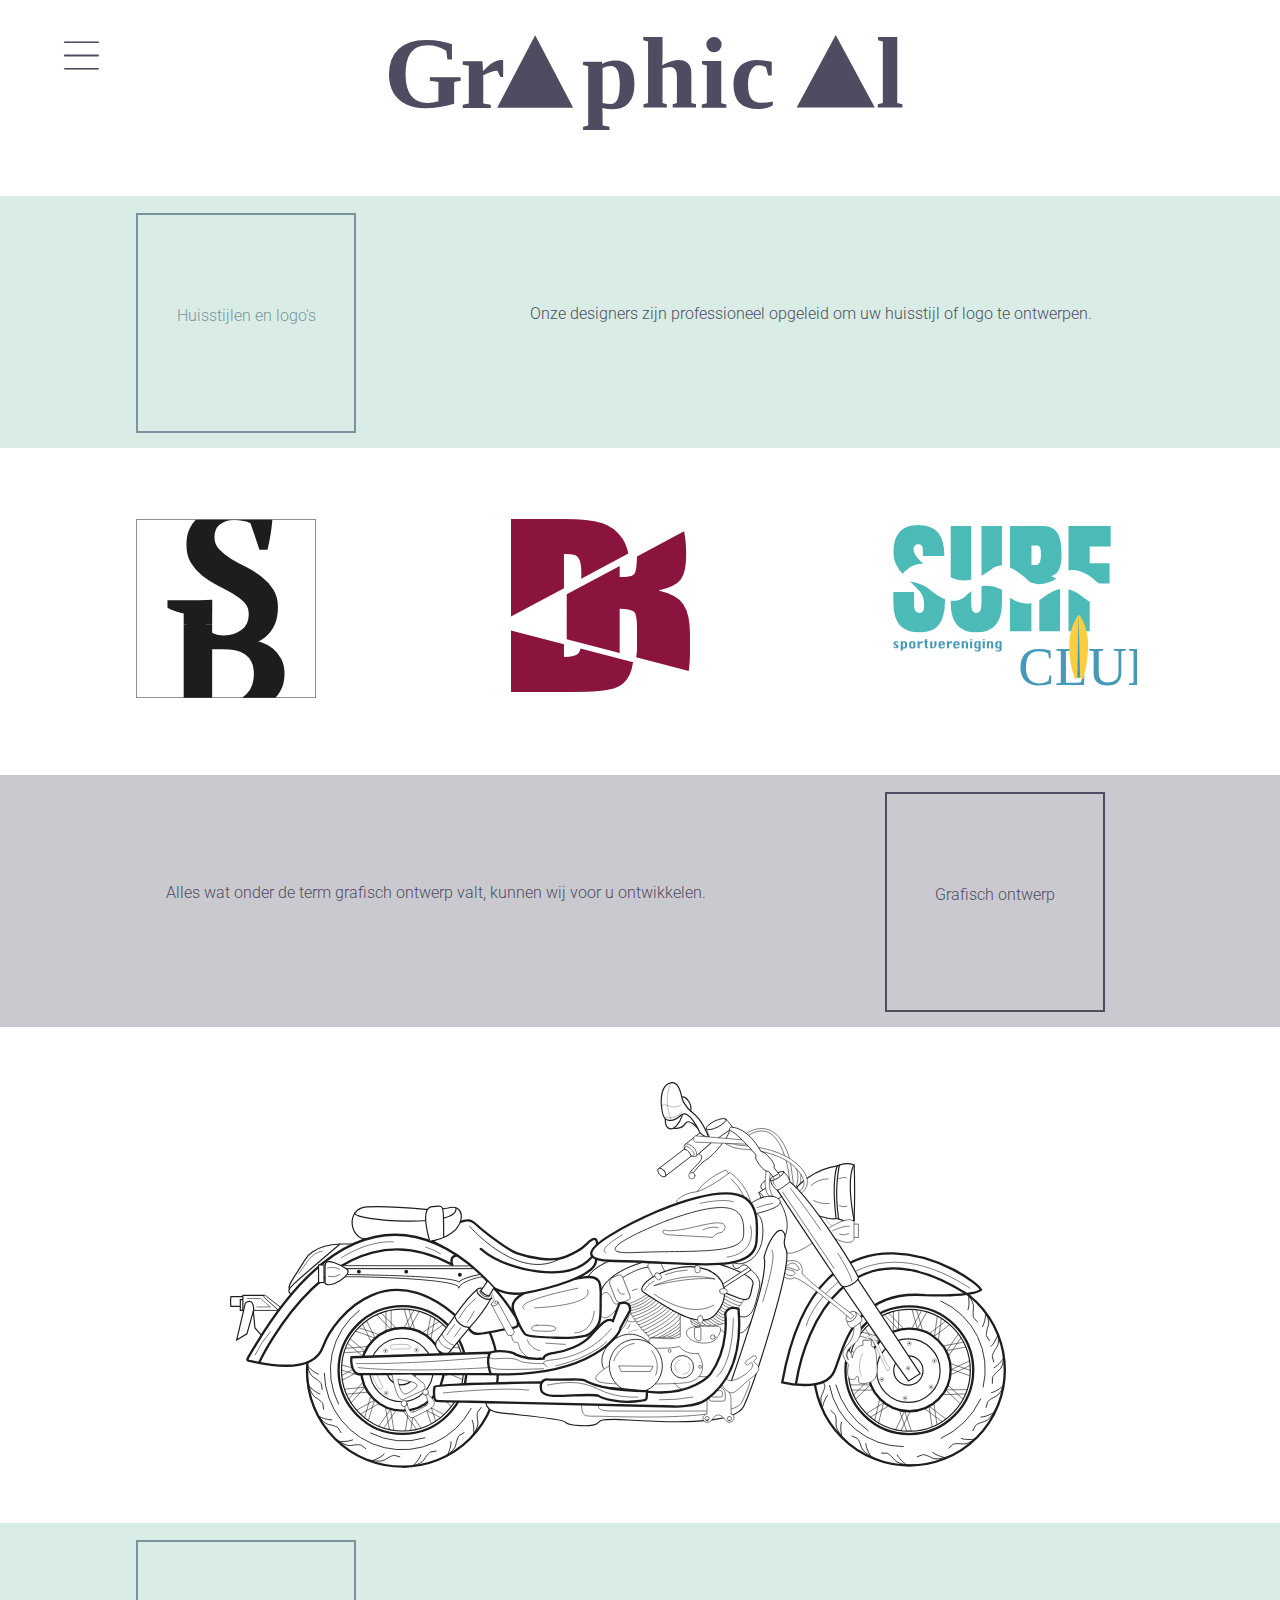
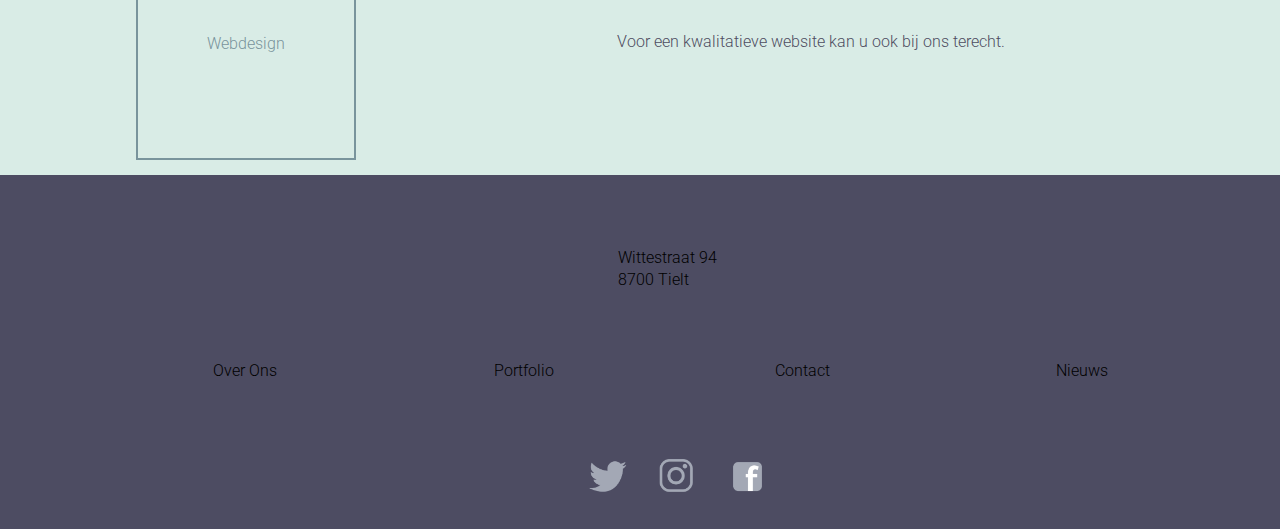
==== index.html @ 6280aa0d "Update Git Repository" ====
<!DOCTYPE html SYSTEM "about:legacy-compat"> 
<html dir="ltr" lang="nl-be" class="no-js" prefix="og: http://ogp.me/ns#">
  <head>
    <!-- Character encoding -->
	  <meta charset="UTF-8"> 
	  <!-- Latest version of rendering engine -->
	  <meta http-equiv="X-UA-Compatible" content="IE=edge,chrome=1">
    <!-- Mobile Viewport -->
	  <meta name="viewport" content="width=device-width, initial-scale=1, maximum-scale=1">
    <!-- Most important SEO tag -->
    <title>HTML5 | Webdesign II | GDM</title>
    <!-- Other SEO friendly tags -->	
    <meta name="description" content="Lees hier alles over nieuwe media, html5 en andere ontwikkelingen in webdevelopment en mobile development. De docenten NMD willen graag hun kennis delen met jou!">
    <meta name="keywords" content="HTML5, JavaScript, jQuery, CSS3">
    <meta name="author" content="Arteveldehogeschool - Bachelor in de grafische en digitale media | MMP">
    <meta name="copyright" content="Copyright 2010-17 Arteveldehogeschool. All Rights Reserved.">
    <!-- OpenGraph -->
    <meta property="og:type" content="website">
    <meta property="og:title" content=">HTML5 | Webdesign II | GDM">
    <meta property="og:description" content="Lees hier alles over nieuwe media, html5 en andere ontwikkelingen in webdevelopment en mobile development. De docenten NMD willen graag hun kennis delen met jou!">
    <meta property="og:url" content="http://www.gdm.gent/">
    <meta property="og:site_name" content="GDM.GENT">
    <meta property="og:image" content="assets/images/ahs.png">
    <meta property="og:image:width" content="129">
    <meta property="og:image:height" content="129">
    <!-- humans.txt -->
    <link rel="author" type="text/plain" href="/humans.txt">
     <!-- DNS prefech for CDN -->
    <link rel="dns-prefetch" href="//cdnjs.cloudflare.com">
    <link rel="dns-prefetch" href="//code.jquery.com">
    <link rel="dns-prefetch" href="//maxcdn.bootstrapcdn.com">
    <!-- Icons -->
    <!-- http://realfavicongenerator.net/ -->
    <link rel="apple-touch-icon" sizes="180x180" href="assets/icons/apple-touch-icon.png">
    <link rel="icon" type="image/png" href="assets/icons/favicon-32x32.png" sizes="32x32">
    <link rel="icon" type="image/png" href="assets/icons/favicon-16x16.png" sizes="16x16">
    <link rel="manifest" href="assets/icons/manifest.json">
    <link rel="mask-icon" href="assets/icons/safari-pinned-tab.svg" color="#ee9900">
    <link rel="shortcut icon" href="assets/icons/favicon.ico">
    <meta name="apple-mobile-web-app-title" content="GDM">
    <meta name="application-name" content="GDM">
    <meta name="msapplication-config" content="assets/icons/browserconfig.xml">
    <meta name="theme-color" content="#ffffff">
    <!-- Stylesheets: Vendors -->
    <link rel="stylesheet" media="all" href="vendor/normalize/normalize.css">
    <!-- Stylesheets: App -->
    <link rel="stylesheet" media="all" href="css/fonts.css">
    <link rel="stylesheet" media="all" href="css/typography.css">
    <link rel="stylesheet" media="all" href="css/grid.css">
    <link rel="stylesheet" media="all" href="css/main.css">
    <!-- Modernizr: feature detection -->
    <script src="vendor/modernizr/modernizr.min.js"></script>
  </head>

<body>

<span onclick="openNav()"> <img class="menubalk" src="afbeeldingen/menu.svg"></span>
        
    <!-- begin hoofdnavigatie -->
    <div class="sf-grid__wrapper">
      <div class="sf-grid__container">
        <div class="sf-grid__row">
          
            <div class="sf-grid__column-11">
             <div class="header"><img class="logo" src="afbeeldingen/logo.svg"></div></div>


             <div class="sf-grid__column-6">
              <div id="myNav" class="overlay">

              <!-- Button to close the overlay navigation -->
              <a href="javascript:void(0)" class="closebtn" onclick="closeNav()">&times;</a>

              <!-- Overlay content -->
              <div class="overlay-content">
                  <div class="hoofdmenu"<a href="#">Menu</a></div>
                  <a href="overons.html">Over ons</a>
                  <a href="portfolio.html">Portfolio</a>
                  <a href="contact.html">Contact</a>
                  <a href="nieuws.html">Nieuws</a>
              </div>

            </div>
            

<!-- Use any element to open/show the overlay navigation menu -->
<span onclick="openNav()"></span>
                    <script>
                    /* Open when someone clicks on the span element */
function openNav() {
    document.getElementById("myNav").style.width = "100%";
}

/* Close when someone clicks on the "x" symbol inside the overlay */
function closeNav() {
    document.getElementById("myNav").style.width = "0%";
}
                    </script>
            </div>
            </div>
              
            </div><!-- /row-->
            

      </div>
    </div>

  

 <div class="sf-grid__wrapper vlak1">
      <div class="sf-grid__container">
        <div class="sf-grid__row">
            <div class="sf-grid__column-4">
              <a href="huisstijlen.html"> <div class="kader kader_huisstijlen--default"><span>Huisstijlen en logo's</span></div></a></div>
            <div class="sf-grid__column-8">
              <div class="kader huisstijlen"><span>Onze designers zijn professioneel 
opgeleid om uw huisstijl of logo te ontwerpen.</span></div></div>
        </div>
      </div>
 </div>


<div class="sf-grid__wrapper">
  <div class="sf-grid__container">
    <div class="sf-grid__row">
      <div class="sf-grid__column-4">
        <img class="sblogo" src="afbeeldingen/sblogo.svg"></div>
      <div class="sf-grid__column-4">
        <img class="blogo" src="afbeeldingen/blogo.svg"></div>
      <div class="sf-grid__column-4">
        <img class="surf" src="afbeeldingen/surf.svg"></div>
    </div>
  </div>
</div>
           
           
<div class="sf-grid__wrapper vlak">
  <div class="sf-grid__container">
    <div class="sf-grid__row">
           <div class="sf-grid__column-8">
              <div class="kader grafischontwerp"><span>Alles wat onder de term grafisch 
ontwerp valt, kunnen wij voor u ontwikkelen.</span></div></div>
            <div class="sf-grid__column-4">              
              <a href="grafischontwerp.html"> <div class="kader kader_grafischontwerp--default"><span>Grafisch ontwerp</span></div></a></div>
    </div>
  </div>
</div>


<div class="sf-grid__wrapper">
    <div class="sf-grid__container">
        <div class="sf-grid__row"> 
            <div class="sf-grid__column-12">
              <img class="motor" src="afbeeldingen/motor.svg"></div>
</div>
   </div>
      </div>






           <div class="sf-grid__wrapper vlak1">
             <div class="sf-grid__container">
               <div class="sf-grid__row">
            <div class="sf-grid__column-4">
              <a href="webdesign.html"> <div class="kader kader_webdesign--default"><span>Webdesign</span></div></a></div>
            <div class="sf-grid__column-8">
              <div class="kader webdesign"><span>Voor een kwalitatieve 
website kan u ook bij ons terecht.</span></div></div>
              

              
            </div>
      </div>
 </div>
 

<!--footer-->
    <div class="sf-grid__wrapper footer_vlak">
      <div class="sf-grid__container">
        <div class="sf-grid__row">

          <footer>
            <div class="sf-grid__column-12">
              <article class="footer_tekst">
                <p>Wittestraat 94 <br>
                8700 Tielt</p>
              </article>
            </div>

            <div class="sf-grid__column-3">
              <article class="footer_tekst">
                <p>Over Ons</p>
              </article>
            </div>

            <div class="sf-grid__column-3">
              <article class="footer_tekst">
                <p>Portfolio</p>
              </article>
            </div>

            <div class="sf-grid__column-3">
              <article class="footer_tekst">
                <p>Contact</p>
              </article>
            </div>

            <div class="sf-grid__column-3">
              <article class="footer_tekst">
                <p>Nieuws</p>
              </article>
            </div>

            <div class="sf-grid__column-12">
              <article class="footer_tekst">
                <img class="socialmedia" src="afbeeldingen/socialmedia.png">
              </article>
            </div>
            
          </footer>
        </div>
      </div>
    </div>
<!--einde footer-->

            
  </body>
</html>
---- css/fonts.css ----
@import url('https://fonts.googleapis.com/css?family=Open+Sans|Roboto');
---- css/typography.css ----
body {
  font-family: 'Roboto', sans-serif;
  font-size: 16px;
  font-weight: 300;
  font-style: normal;
  line-height: 1.42;
}

h1, h2, h3, h4, h5, h6 {
  font-family: 'Open Sans', sans-serif;
  font-size: 16px;
  font-weight: 500;
  font-style: normal;
  line-height: 1.42;
}
---- css/grid.css ----
Skip to content
Features Business Explore Pricing
This repository
Search
Sign in or Sign up
 Watch 6  Star 0  Fork 1 gdmgent/1617.webd2.local
 Code  Issues 0  Pull requests 0  Projects 0  Pulse  Graphs
Branch: master Find file Copy path1617.webd2.local/template/css/grid.css
e1d32ca  28 days ago
@drdynscript drdynscript Update
1 contributor
RawBlameHistory     
1258 lines (878 sloc)  23.3 KB
/**
 * Clear inner floats
 */
.asm-clearfix {
  zoom: 1; }
  .asm-clearfix:before, .asm-clearfix:after {
    content: "\0020";
    display: block;
    height: 0;
    overflow: hidden; }
  .asm-clearfix:after {
    clear: both; }

/**
 * Hide text while making it readable for screen readers
 * 1. Needed in WebKit-based browsers because of an implementation bug;
 *    See: https://code.google.com/p/chromium/issues/detail?id=457146
 */
.asm-hide-text {
  overflow: hidden;
  padding: 0;
  /* 1 */
  text-indent: 101%;
  white-space: nowrap; }

/**
 * Hide element while making it readable for screen readers
 * Shamelessly borrowed from HTML5Boilerplate:
 * https://github.com/h5bp/html5-boilerplate/blob/master/src/css/main.css#L119-L133
 */
.asm-visually-hidden {
  border: 0;
  clip: rect(0 0 0 0);
  height: 1px;
  margin: -1px;
  overflow: hidden;
  padding: 0;
  position: absolute;
  width: 1px; }

/**
 * Set up a decent box model on the root element
 */
html {
  box-sizing: border-box; }

/**
 * Make all elements from the DOM inherit from the parent box-sizing
 * Since `*` has a specificity of 0, it does not override the `html` value
 * making all elements inheriting from the root box-sizing value
 * See: https://css-tricks.com/inheriting-box-sizing-probably-slightly-better-best-practice/
 */
*, *::before, *::after {
  box-sizing: inherit; }

/**
 * Basic styles for links
 */
/*a {
  color: $brand-color;
  text-decoration: none;
  @include on-event {
    color: $text-color;
    text-decoration: underline;
  }
}
*/
.sf-grid__container-fluid {
  max-width: 100%;
  margin: 0 auto;
  padding-left: 1rem;
  padding-right: 1rem;
  zoom: 1; }
  .sf-grid__container-fluid:before, .sf-grid__container-fluid:after {
    content: "\0020";
    display: block;
    height: 0;
    overflow: hidden; }
  .sf-grid__container-fluid:after {
    clear: both; }

.sf-grid__container {
  max-width: 71.25rem;
  margin: 0 auto;
  padding-left: 1rem;
  padding-right: 1rem;
  zoom: 1; }
  .sf-grid__container:before, .sf-grid__container:after {
    content: "\0020";
    display: block;
    height: 0;
    overflow: hidden; }
  .sf-grid__container:after {
    clear: both; }

.sf-demo {
    margin-bottom: 1rem;
}
.sf-demo *[class*=sf-grid__column] {
    background: #0AC;
    height: 86px;
    border: 2px solid rgba(33, 33, 33, 0.6);
}

.sf-demo *[class*=sf-grid__column] > div {
    background: #C07;
    height: 100%;
}

.sf-grid__row {
  margin-left: -0.5rem;
  margin-right: -0.5rem;
  zoom: 1; }
  .sf-grid__row:before, .sf-grid__row:after {
    content: "\0020";
    display: block;
    height: 0;
    overflow: hidden; }
  .sf-grid__row:after {
    clear: both; }

.sf-grid__column-1, .sf-grid__column-2, .sf-grid__column-3, .sf-grid__column-4, .sf-grid__column-5, .sf-grid__column-6, .sf-grid__column-7, .sf-grid__column-8, .sf-grid__column-9, .sf-grid__column-10, .sf-grid__column-11, .sf-grid__column-12, .sf-grid__column-xxsm-1, .sf-grid__column-xxsm-2, .sf-grid__column-xxsm-3, .sf-grid__column-xxsm-4, .sf-grid__column-xxsm-5, .sf-grid__column-xxsm-6, .sf-grid__column-xxsm-7, .sf-grid__column-xxsm-8, .sf-grid__column-xxsm-9, .sf-grid__column-xxsm-10, .sf-grid__column-xxsm-11, .sf-grid__column-xxsm-12, .sf-grid__column-xsm-1, .sf-grid__column-xsm-2, .sf-grid__column-xsm-3, .sf-grid__column-xsm-4, .sf-grid__column-xsm-5, .sf-grid__column-xsm-6, .sf-grid__column-xsm-7, .sf-grid__column-xsm-8, .sf-grid__column-xsm-9, .sf-grid__column-xsm-10, .sf-grid__column-xsm-11, .sf-grid__column-xsm-12, .sf-grid__column-sm-1, .sf-grid__column-sm-2, .sf-grid__column-sm-3, .sf-grid__column-sm-4, .sf-grid__column-sm-5, .sf-grid__column-sm-6, .sf-grid__column-sm-7, .sf-grid__column-sm-8, .sf-grid__column-sm-9, .sf-grid__column-sm-10, .sf-grid__column-sm-11, .sf-grid__column-sm-12, .sf-grid__column-md-1, .sf-grid__column-md-2, .sf-grid__column-md-3, .sf-grid__column-md-4, .sf-grid__column-md-5, .sf-grid__column-md-6, .sf-grid__column-md-7, .sf-grid__column-md-8, .sf-grid__column-md-9, .sf-grid__column-md-10, .sf-grid__column-md-11, .sf-grid__column-md-12, .sf-grid__column-lg-1, .sf-grid__column-lg-2, .sf-grid__column-lg-3, .sf-grid__column-lg-4, .sf-grid__column-lg-5, .sf-grid__column-lg-6, .sf-grid__column-lg-7, .sf-grid__column-lg-8, .sf-grid__column-lg-9, .sf-grid__column-lg-10, .sf-grid__column-lg-11, .sf-grid__column-lg-12, .sf-grid__column-xlg-1, .sf-grid__column-xlg-2, .sf-grid__column-xlg-3, .sf-grid__column-xlg-4, .sf-grid__column-xlg-5, .sf-grid__column-xlg-6, .sf-grid__column-xlg-7, .sf-grid__column-xlg-8, .sf-grid__column-xlg-9, .sf-grid__column-xlg-10, .sf-grid__column-xlg-11, .sf-grid__column-xlg-12, .sf-grid__column-xxlg-1, .sf-grid__column-xxlg-2, .sf-grid__column-xxlg-3, .sf-grid__column-xxlg-4, .sf-grid__column-xxlg-5, .sf-grid__column-xxlg-6, .sf-grid__column-xxlg-7, .sf-grid__column-xxlg-8, .sf-grid__column-xxlg-9, .sf-grid__column-xxlg-10, .sf-grid__column-xxlg-11, .sf-grid__column-xxlg-12 {
  position: relative;
  float: left;
  padding-left: 0.5rem;
  padding-right: 0.5rem;
  width: 100%;
  min-height: 1px;
  overflow: hidden; }

.sf-grid__column-1 {
  width: 8.33333%; }

.sf-grid__column-2 {
  width: 16.66667%; }

.sf-grid__column-3 {
  width: 25%; }

.sf-grid__column-4 {
  width: 33.33333%; }

.sf-grid__column-5 {
  width: 41.66667%; }

.sf-grid__column-6 {
  width: 50%; }

.sf-grid__column-7 {
  width: 58.33333%; }

.sf-grid__column-8 {
  width: 66.66667%; }

.sf-grid__column-9 {
  width: 75%; }

.sf-grid__column-10 {
  width: 83.33333%; }

.sf-grid__column-11 {
  width: 91.66667%; }

.sf-grid__column-12 {
  width: 100%; }

.sf-grid__offset-1 {
  margin-left: 8.33333%; }

.sf-grid__offset-2 {
  margin-left: 16.66667%; }

.sf-grid__offset-3 {
  margin-left: 25%; }

.sf-grid__offset-4 {
  margin-left: 33.33333%; }

.sf-grid__offset-5 {
  margin-left: 41.66667%; }

.sf-grid__offset-6 {
  margin-left: 50%; }

.sf-grid__offset-7 {
  margin-left: 58.33333%; }

.sf-grid__offset-8 {
  margin-left: 66.66667%; }

.sf-grid__offset-9 {
  margin-left: 75%; }

.sf-grid__offset-10 {
  margin-left: 83.33333%; }

.sf-grid__offset-11 {
  margin-left: 91.66667%; }

.sf-grid__push-1 {
  left: 8.33333%; }

.sf-grid__push-2 {
  left: 16.66667%; }

.sf-grid__push-3 {
  left: 25%; }

.sf-grid__push-4 {
  left: 33.33333%; }

.sf-grid__push-5 {
  left: 41.66667%; }

.sf-grid__push-6 {
  left: 50%; }

.sf-grid__push-7 {
  left: 58.33333%; }

.sf-grid__push-8 {
  left: 66.66667%; }

.sf-grid__push-9 {
  left: 75%; }

.sf-grid__push-10 {
  left: 83.33333%; }

.sf-grid__push-11 {
  left: 91.66667%; }

.sf-grid__pull-1 {
  right: 8.33333%; }

.sf-grid__pull-2 {
  right: 16.66667%; }

.sf-grid__pull-3 {
  right: 25%; }

.sf-grid__pull-4 {
  right: 33.33333%; }

.sf-grid__pull-5 {
  right: 41.66667%; }

.sf-grid__pull-6 {
  right: 50%; }

.sf-grid__pull-7 {
  right: 58.33333%; }

.sf-grid__pull-8 {
  right: 66.66667%; }

.sf-grid__pull-9 {
  right: 75%; }

.sf-grid__pull-10 {
  right: 83.33333%; }

.sf-grid__pull-11 {
  right: 91.66667%; }

.sf-grid__hidden {
  display: none; }

.sf-grid__visible {
  display: block; }

@media (min-width: 0) {
  .sf-grid__column-xxsm-1 {
    width: 8.33333%; }

  .sf-grid__column-xxsm-2 {
    width: 16.66667%; }

  .sf-grid__column-xxsm-3 {
    width: 25%; }

  .sf-grid__column-xxsm-4 {
    width: 33.33333%; }

  .sf-grid__column-xxsm-5 {
    width: 41.66667%; }

  .sf-grid__column-xxsm-6 {
    width: 50%; }

  .sf-grid__column-xxsm-7 {
    width: 58.33333%; }

  .sf-grid__column-xxsm-8 {
    width: 66.66667%; }

  .sf-grid__column-xxsm-9 {
    width: 75%; }

  .sf-grid__column-xxsm-10 {
    width: 83.33333%; }

  .sf-grid__column-xxsm-11 {
    width: 91.66667%; }

  .sf-grid__column-xxsm-12 {
    width: 100%; }

  .sf-grid__offset-xxsm-1 {
    margin-left: 8.33333%; }

  .sf-grid__offset-xxsm-2 {
    margin-left: 16.66667%; }

  .sf-grid__offset-xxsm-3 {
    margin-left: 25%; }

  .sf-grid__offset-xxsm-4 {
    margin-left: 33.33333%; }

  .sf-grid__offset-xxsm-5 {
    margin-left: 41.66667%; }

  .sf-grid__offset-xxsm-6 {
    margin-left: 50%; }

  .sf-grid__offset-xxsm-7 {
    margin-left: 58.33333%; }

  .sf-grid__offset-xxsm-8 {
    margin-left: 66.66667%; }

  .sf-grid__offset-xxsm-9 {
    margin-left: 75%; }

  .sf-grid__offset-xxsm-10 {
    margin-left: 83.33333%; }

  .sf-grid__offset-xxsm-11 {
    margin-left: 91.66667%; }

  .sf-grid__push-xxsm-1 {
    left: 8.33333%; }

  .sf-grid__push-xxsm-2 {
    left: 16.66667%; }

  .sf-grid__push-xxsm-3 {
    left: 25%; }

  .sf-grid__push-xxsm-4 {
    left: 33.33333%; }

  .sf-grid__push-xxsm-5 {
    left: 41.66667%; }

  .sf-grid__push-xxsm-6 {
    left: 50%; }

  .sf-grid__push-xxsm-7 {
    left: 58.33333%; }

  .sf-grid__push-xxsm-8 {
    left: 66.66667%; }

  .sf-grid__push-xxsm-9 {
    left: 75%; }

  .sf-grid__push-xxsm-10 {
    left: 83.33333%; }

  .sf-grid__push-xxsm-11 {
    left: 91.66667%; }

  .sf-grid__pull-xxsm-1 {
    right: 8.33333%; }

  .sf-grid__pull-xxsm-2 {
    right: 16.66667%; }

  .sf-grid__pull-xxsm-3 {
    right: 25%; }

  .sf-grid__pull-xxsm-4 {
    right: 33.33333%; }

  .sf-grid__pull-xxsm-5 {
    right: 41.66667%; }

  .sf-grid__pull-xxsm-6 {
    right: 50%; }

  .sf-grid__pull-xxsm-7 {
    right: 58.33333%; }

  .sf-grid__pull-xxsm-8 {
    right: 66.66667%; }

  .sf-grid__pull-xxsm-9 {
    right: 75%; }

  .sf-grid__pull-xxsm-10 {
    right: 83.33333%; }

  .sf-grid__pull-xxsm-11 {
    right: 91.66667%; }

  .sf-grid__hidden-xxsm {
    display: none; }

  .sf-grid__visible-xxsm {
    display: block; } }
@media (min-width: 20rem) {
  .sf-grid__column-xsm-1 {
    width: 8.33333%; }

  .sf-grid__column-xsm-2 {
    width: 16.66667%; }

  .sf-grid__column-xsm-3 {
    width: 25%; }
  .sf-grid__column-xsm-4 {
    width: 33.33333%; }

  .sf-grid__column-xsm-5 {
    width: 41.66667%; }

  .sf-grid__column-xsm-6 {
    width: 50%; }

  .sf-grid__column-xsm-7 {
    width: 58.33333%; }

  .sf-grid__column-xsm-8 {
    width: 66.66667%; }

  .sf-grid__column-xsm-9 {
    width: 75%; }

  .sf-grid__column-xsm-10 {
    width: 83.33333%; }

  .sf-grid__column-xsm-11 {
    width: 91.66667%; }

  .sf-grid__column-xsm-12 {
    width: 100%; }

  .sf-grid__offset-xsm-1 {
    margin-left: 8.33333%; }

  .sf-grid__offset-xsm-2 {
    margin-left: 16.66667%; }

  .sf-grid__offset-xsm-3 {
    margin-left: 25%; }

  .sf-grid__offset-xsm-4 {
    margin-left: 33.33333%; }

  .sf-grid__offset-xsm-5 {
    margin-left: 41.66667%; }

  .sf-grid__offset-xsm-6 {
    margin-left: 50%; }

  .sf-grid__offset-xsm-7 {
    margin-left: 58.33333%; }

  .sf-grid__offset-xsm-8 {
    margin-left: 66.66667%; }

  .sf-grid__offset-xsm-9 {
    margin-left: 75%; }

  .sf-grid__offset-xsm-10 {
    margin-left: 83.33333%; }

  .sf-grid__offset-xsm-11 {
    margin-left: 91.66667%; }

  .sf-grid__push-xsm-1 {
    left: 8.33333%; }

  .sf-grid__push-xsm-2 {
    left: 16.66667%; }

  .sf-grid__push-xsm-3 {
    left: 25%; }

  .sf-grid__push-xsm-4 {
    left: 33.33333%; }

  .sf-grid__push-xsm-5 {
    left: 41.66667%; }

  .sf-grid__push-xsm-6 {
    left: 50%; }

  .sf-grid__push-xsm-7 {
    left: 58.33333%; }

  .sf-grid__push-xsm-8 {
    left: 66.66667%; }

  .sf-grid__push-xsm-9 {
    left: 75%; }

  .sf-grid__push-xsm-10 {
    left: 83.33333%; }

  .sf-grid__push-xsm-11 {
    left: 91.66667%; }

  .sf-grid__pull-xsm-1 {
    right: 8.33333%; }

  .sf-grid__pull-xsm-2 {
    right: 16.66667%; }

  .sf-grid__pull-xsm-3 {
    right: 25%; }

  .sf-grid__pull-xsm-4 {
    right: 33.33333%; }

  .sf-grid__pull-xsm-5 {
    right: 41.66667%; }

  .sf-grid__pull-xsm-6 {
    right: 50%; }

  .sf-grid__pull-xsm-7 {
    right: 58.33333%; }

  .sf-grid__pull-xsm-8 {
    right: 66.66667%; }

  .sf-grid__pull-xsm-9 {
    right: 75%; }

  .sf-grid__pull-xsm-10 {
    right: 83.33333%; }

  .sf-grid__pull-xsm-11 {
    right: 91.66667%; }

  .sf-grid__hidden-xsm {
    display: none; }

  .sf-grid__visible-xsm {
    display: block; } }
@media (min-width: 30rem) {
  .sf-grid__column-sm-1 {
    width: 8.33333%; }

  .sf-grid__column-sm-2 {
    width: 16.66667%; }

  .sf-grid__column-sm-3 {
    width: 25%; }

  .sf-grid__column-sm-4 {
    width: 33.33333%; }

  .sf-grid__column-sm-5 {
    width: 41.66667%; }

  .sf-grid__column-sm-6 {
    width: 50%; }

  .sf-grid__column-sm-7 {
    width: 58.33333%; }

  .sf-grid__column-sm-8 {
    width: 66.66667%; }

  .sf-grid__column-sm-9 {
    width: 75%; }

  .sf-grid__column-sm-10 {
    width: 83.33333%; }

  .sf-grid__column-sm-11 {
    width: 91.66667%; }

  .sf-grid__column-sm-12 {
    width: 100%; }

  .sf-grid__offset-sm-1 {
    margin-left: 8.33333%; }

  .sf-grid__offset-sm-2 {
    margin-left: 16.66667%; }

  .sf-grid__offset-sm-3 {
    margin-left: 25%; }

  .sf-grid__offset-sm-4 {
    margin-left: 33.33333%; }

  .sf-grid__offset-sm-5 {
    margin-left: 41.66667%; }

  .sf-grid__offset-sm-6 {
    margin-left: 50%; }

  .sf-grid__offset-sm-7 {
    margin-left: 58.33333%; }

  .sf-grid__offset-sm-8 {
    margin-left: 66.66667%; }

  .sf-grid__offset-sm-9 {
    margin-left: 75%; }

  .sf-grid__offset-sm-10 {
    margin-left: 83.33333%; }

  .sf-grid__offset-sm-11 {
    margin-left: 91.66667%; }

  .sf-grid__push-sm-1 {
    left: 8.33333%; }

  .sf-grid__push-sm-2 {
    left: 16.66667%; }

  .sf-grid__push-sm-3 {
    left: 25%; }

  .sf-grid__push-sm-4 {
    left: 33.33333%; }

  .sf-grid__push-sm-5 {
    left: 41.66667%; }

  .sf-grid__push-sm-6 {
    left: 50%; }

  .sf-grid__push-sm-7 {
    left: 58.33333%; }

  .sf-grid__push-sm-8 {
    left: 66.66667%; }

  .sf-grid__push-sm-9 {
    left: 75%; }

  .sf-grid__push-sm-10 {
    left: 83.33333%; }

  .sf-grid__push-sm-11 {
    left: 91.66667%; }

  .sf-grid__pull-sm-1 {
    right: 8.33333%; }

  .sf-grid__pull-sm-2 {
    right: 16.66667%; }

  .sf-grid__pull-sm-3 {
    right: 25%; }

  .sf-grid__pull-sm-4 {
    right: 33.33333%; }

  .sf-grid__pull-sm-5 {
    right: 41.66667%; }

  .sf-grid__pull-sm-6 {
    right: 50%; }

  .sf-grid__pull-sm-7 {
    right: 58.33333%; }

  .sf-grid__pull-sm-8 {
    right: 66.66667%; }

  .sf-grid__pull-sm-9 {
    right: 75%; }

  .sf-grid__pull-sm-10 {
    right: 83.33333%; }

  .sf-grid__pull-sm-11 {
    right: 91.66667%; }

  .sf-grid__hidden-sm {
    display: none; }

  .sf-grid__visible-sm {
    display: block; } }
@media (min-width: 42.5rem) {
  .sf-grid__column-md-1 {
    width: 8.33333%; }

  .sf-grid__column-md-2 {
    width: 16.66667%; }

  .sf-grid__column-md-3 {
    width: 25%; }

  .sf-grid__column-md-4 {
    width: 33.33333%; }

  .sf-grid__column-md-5 {
    width: 41.66667%; }}

  .sf-grid__column-md-6 {
    width: 50%; }

  .sf-grid__column-md-7 {
    width: 58.33333%; }

  .sf-grid__column-md-8 {
    width: 66.66667%; }

  .sf-grid__column-md-9 {
    width: 75%; }

  .sf-grid__column-md-10 {
    width: 83.33333%; }

  .sf-grid__column-md-11 {
    width: 91.66667%; }

  .sf-grid__column-md-12 {
    width: 100%; }

  .sf-grid__offset-md-1 {
    margin-left: 8.33333%; }

  .sf-grid__offset-md-2 {
    margin-left: 16.66667%; }

  .sf-grid__offset-md-3 {
    margin-left: 25%; }

  .sf-grid__offset-md-4 {
    margin-left: 33.33333%; }

  .sf-grid__offset-md-5 {
    margin-left: 41.66667%; }

  .sf-grid__offset-md-6 {
    margin-left: 50%; }

  .sf-grid__offset-md-7 {
    margin-left: 58.33333%; }

  .sf-grid__offset-md-8 {
    margin-left: 66.66667%; }

  .sf-grid__offset-md-9 {
    margin-left: 75%; }

  .sf-grid__offset-md-10 {
    margin-left: 83.33333%; }

  .sf-grid__offset-md-11 {
    margin-left: 91.66667%; }

  .sf-grid__push-md-1 {
    left: 8.33333%; }

  .sf-grid__push-md-2 {
    left: 16.66667%; }

  .sf-grid__push-md-3 {
    left: 25%; }

  .sf-grid__push-md-4 {
    left: 33.33333%; }

  .sf-grid__push-md-5 {
    left: 41.66667%; }

  .sf-grid__push-md-6 {
    left: 50%; }

  .sf-grid__push-md-7 {
    left: 58.33333%; }

  .sf-grid__push-md-8 {
    left: 66.66667%; }

  .sf-grid__push-md-9 {
    left: 75%; }

  .sf-grid__push-md-10 {
    left: 83.33333%; }

  .sf-grid__push-md-11 {
    left: 91.66667%; }

  .sf-grid__pull-md-1 {
    right: 8.33333%; }

  .sf-grid__pull-md-2 {
    right: 16.66667%; }

  .sf-grid__pull-md-3 {
    right: 25%; }

  .sf-grid__pull-md-4 {
    right: 33.33333%; }

  .sf-grid__pull-md-5 {
    right: 41.66667%; }

  .sf-grid__pull-md-6 {
    right: 50%; }

  .sf-grid__pull-md-7 {
    right: 58.33333%; }

  .sf-grid__pull-md-8 {
    right: 66.66667%; }

  .sf-grid__pull-md-9 {
    right: 75%; }

  .sf-grid__pull-md-10 {
    right: 83.33333%; }

  .sf-grid__pull-md-11 {
    right: 91.66667%; }

  .sf-grid__hidden-md {
    display: none; }

  .sf-grid__visible-md {
    display: block; }
@media (min-width: 60rem) {
  .sf-grid__column-lg-1 {
    width: 8.33333%; }

  .sf-grid__column-lg-2 {
    width: 16.66667%; }

  .sf-grid__column-lg-3 {
    width: 25%; }

  .sf-grid__column-lg-4 {
    width: 33.33333%; }

  .sf-grid__column-lg-5 {
    width: 41.66667%; }

  .sf-grid__column-lg-6 {
    width: 50%; }

  .sf-grid__column-lg-7 {
    width: 58.33333%; }

  .sf-grid__column-lg-8 {
    width: 66.66667%; }

  .sf-grid__column-lg-9 {
    width: 75%; }

  .sf-grid__column-lg-10 {
    width: 83.33333%; }

  .sf-grid__column-lg-11 {
    width: 91.66667%; }

  .sf-grid__column-lg-12 {
    width: 100%; }

  .sf-grid__offset-lg-1 {
    margin-left: 8.33333%; }

  .sf-grid__offset-lg-2 {
    margin-left: 16.66667%; }

  .sf-grid__offset-lg-3 {
    margin-left: 25%; }

  .sf-grid__offset-lg-4 {
    margin-left: 33.33333%; }

  .sf-grid__offset-lg-5 {
    margin-left: 41.66667%; }

  .sf-grid__offset-lg-6 {
    margin-left: 50%; }

  .sf-grid__offset-lg-7 {
    margin-left: 58.33333%; }

  .sf-grid__offset-lg-8 {
    margin-left: 66.66667%; }

  .sf-grid__offset-lg-9 {
    margin-left: 75%; }

  .sf-grid__offset-lg-10 {
    margin-left: 83.33333%; }

  .sf-grid__offset-lg-11 {
    margin-left: 91.66667%; }

  .sf-grid__push-lg-1 {
    left: 8.33333%; }

  .sf-grid__push-lg-2 {
    left: 16.66667%; }

  .sf-grid__push-lg-3 {
    left: 25%; }

  .sf-grid__push-lg-4 {
    left: 33.33333%; }

  .sf-grid__push-lg-5 {
    left: 41.66667%; }

  .sf-grid__push-lg-6 {
    left: 50%; }

  .sf-grid__push-lg-7 {
    left: 58.33333%; }

  .sf-grid__push-lg-8 {
    left: 66.66667%; }

  .sf-grid__push-lg-9 {
    left: 75%; }

  .sf-grid__push-lg-10 {
    left: 83.33333%; }

  .sf-grid__push-lg-11 {
    left: 91.66667%; }

  .sf-grid__pull-lg-1 {
    right: 8.33333%; }

  .sf-grid__pull-lg-2 {
    right: 16.66667%; }

  .sf-grid__pull-lg-3 {
    right: 25%; }

  .sf-grid__pull-lg-4 {
    right: 33.33333%; }

  .sf-grid__pull-lg-5 {
    right: 41.66667%; }

  .sf-grid__pull-lg-6 {
    right: 50%; }

  .sf-grid__pull-lg-7 {
    right: 58.33333%; }

  .sf-grid__pull-lg-8 {
    right: 66.66667%; }

  .sf-grid__pull-lg-9 {
    right: 75%; }

  .sf-grid__pull-lg-10 {
    right: 83.33333%; }

  .sf-grid__pull-lg-11 {
    right: 91.66667%; }

  .sf-grid__hidden-lg {
    display: none; }

  .sf-grid__visible-lg {
    display: block; } }
@media (min-width: 71.25rem) {
  .sf-grid__column-xlg-1 {
    width: 8.33333%; }

  .sf-grid__column-xlg-2 {
    width: 16.66667%; }

  .sf-grid__column-xlg-3 {
    width: 25%; }

  .sf-grid__column-xlg-4 {
    width: 33.33333%; }

  .sf-grid__column-xlg-5 {
    width: 41.66667%; }

  .sf-grid__column-xlg-6 {
    width: 50%; }

  .sf-grid__column-xlg-7 {
    width: 58.33333%; }

  .sf-grid__column-xlg-8 {
    width: 66.66667%; }

  .sf-grid__column-xlg-9 {
    width: 75%; }

  .sf-grid__column-xlg-10 {
    width: 83.33333%; }}

  .sf-grid__column-xlg-11 {
    width: 91.66667%; }

  .sf-grid__column-xlg-12 {
    width: 100%; }

  .sf-grid__offset-xlg-1 {
    margin-left: 8.33333%; }

  .sf-grid__offset-xlg-2 {
    margin-left: 16.66667%; }

  .sf-grid__offset-xlg-3 {
    margin-left: 25%; }

  .sf-grid__offset-xlg-4 {
    margin-left: 33.33333%; }

  .sf-grid__offset-xlg-5 {
    margin-left: 41.66667%; }

  .sf-grid__offset-xlg-6 {
    margin-left: 50%; }

  .sf-grid__offset-xlg-7 {
    margin-left: 58.33333%; }

  .sf-grid__offset-xlg-8 {
    margin-left: 66.66667%; }

  .sf-grid__offset-xlg-9 {
    margin-left: 75%; }

  .sf-grid__offset-xlg-10 {
    margin-left: 83.33333%; }

  .sf-grid__offset-xlg-11 {
    margin-left: 91.66667%; }

  .sf-grid__push-xlg-1 {
    left: 8.33333%; }

  .sf-grid__push-xlg-2 {
    left: 16.66667%; }

  .sf-grid__push-xlg-3 {
    left: 25%; }

  .sf-grid__push-xlg-4 {
    left: 33.33333%; }

  .sf-grid__push-xlg-5 {
    left: 41.66667%; }

  .sf-grid__push-xlg-6 {
    left: 50%; }

  .sf-grid__push-xlg-7 {
    left: 58.33333%; }

  .sf-grid__push-xlg-8 {
    left: 66.66667%; }

  .sf-grid__push-xlg-9 {
    left: 75%; }

  .sf-grid__push-xlg-10 {
    left: 83.33333%; }

  .sf-grid__push-xlg-11 {
    left: 91.66667%; }

  .sf-grid__pull-xlg-1 {
    right: 8.33333%; }

  .sf-grid__pull-xlg-2 {
    right: 16.66667%; }

  .sf-grid__pull-xlg-3 {
    right: 25%; }

  .sf-grid__pull-xlg-4 {
    right: 33.33333%; }

  .sf-grid__pull-xlg-5 {
    right: 41.66667%; }

  .sf-grid__pull-xlg-6 {
    right: 50%; }

  .sf-grid__pull-xlg-7 {
    right: 58.33333%; }

  .sf-grid__pull-xlg-8 {
    right: 66.66667%; }

  .sf-grid__pull-xlg-9 {
    right: 75%; }

  .sf-grid__pull-xlg-10 {
    right: 83.33333%; }

  .sf-grid__pull-xlg-11 {
    right: 91.66667%; }

  .sf-grid__hidden-xlg {
    display: none; }

  .sf-grid__visible-xlg {
    display: block; }
@media (min-width: 90rem) {
  .sf-grid__column-xxlg-1 {
    width: 8.33333%; }

  .sf-grid__column-xxlg-2 {
    width: 16.66667%; }

  .sf-grid__column-xxlg-3 {
    width: 25%; }

  .sf-grid__column-xxlg-4 {
    width: 33.33333%; }

  .sf-grid__column-xxlg-5 {
    width: 41.66667%; }

  .sf-grid__column-xxlg-6 {
    width: 50%; }

  .sf-grid__column-xxlg-7 {
    width: 58.33333%; }

  .sf-grid__column-xxlg-8 {
    width: 66.66667%; }

  .sf-grid__column-xxlg-9 {
    width: 75%; }

  .sf-grid__column-xxlg-10 {
    width: 83.33333%; }

  .sf-grid__column-xxlg-11 {
    width: 91.66667%; }

  .sf-grid__column-xxlg-12 {
    width: 100%; }

  .sf-grid__offset-xxlg-1 {
    margin-left: 8.33333%; }

  .sf-grid__offset-xxlg-2 {
    margin-left: 16.66667%; }

  .sf-grid__offset-xxlg-3 {
    margin-left: 25%; }

  .sf-grid__offset-xxlg-4 {
    margin-left: 33.33333%; }

  .sf-grid__offset-xxlg-5 {
    margin-left: 41.66667%; }

  .sf-grid__offset-xxlg-6 {
    margin-left: 50%; }

  .sf-grid__offset-xxlg-7 {
    margin-left: 58.33333%; }

  .sf-grid__offset-xxlg-8 {
    margin-left: 66.66667%; }

  .sf-grid__offset-xxlg-9 {
    margin-left: 75%; }

  .sf-grid__offset-xxlg-10 {
    margin-left: 83.33333%; }

  .sf-grid__offset-xxlg-11 {
    margin-left: 91.66667%; }

  .sf-grid__push-xxlg-1 {
    left: 8.33333%; }

  .sf-grid__push-xxlg-2 {
    left: 16.66667%; }

  .sf-grid__push-xxlg-3 {
    left: 25%; }

  .sf-grid__push-xxlg-4 {
    left: 33.33333%; }

  .sf-grid__push-xxlg-5 {
    left: 41.66667%; }

  .sf-grid__push-xxlg-6 {
    left: 50%; }

  .sf-grid__push-xxlg-7 {
    left: 58.33333%; }

  .sf-grid__push-xxlg-8 {
    left: 66.66667%; }

  .sf-grid__push-xxlg-9 {
    left: 75%; }

  .sf-grid__push-xxlg-10 {
    left: 83.33333%; }

  .sf-grid__push-xxlg-11 {
    left: 91.66667%; }

  .sf-grid__pull-xxlg-1 {
    right: 8.33333%; }

  .sf-grid__pull-xxlg-2 {
    right: 16.66667%; }

  .sf-grid__pull-xxlg-3 {
    right: 25%; }

  .sf-grid__pull-xxlg-4 {
    right: 33.33333%; }

  .sf-grid__pull-xxlg-5 {
    right: 41.66667%; }

  .sf-grid__pull-xxlg-6 {
    right: 50%; }

  .sf-grid__pull-xxlg-7 {
    right: 58.33333%; }

  .sf-grid__pull-xxlg-8 {
    right: 66.66667%; }

  .sf-grid__pull-xxlg-9 {
    right: 75%; }

  .sf-grid__pull-xxlg-10 {
    right: 83.33333%; }

  .sf-grid__pull-xxlg-11 {
    right: 91.66667%; }

  .sf-grid__hidden-xxlg {
    display: none; }

  .sf-grid__visible-xxlg {
    display: block; } }
Contact GitHub API Training Shop Blog About
© 2017 GitHub, Inc. Terms Privacy Security Status Help
---- css/main.css ----
* {
  box-sizing: border-box;
}

html, body {
  margin: 0;
  padding: 0;
  
}

/*body {
  width: 100vw;
  height: 100vh;
  overflow: hidden;
  background: rgba(26,35,126 ,1) url('../assets/images/home.jpg') no-repeat center center fixed;
  background-size: cover;

  color: rgba(232,234,246 ,1);
}

.intro {
  width: 90vw;

  padding: 1rem;
  margin-top: 1rem;

  background: rgba(41,182,246 ,1);
  color: rgba(1,87,155 ,1);
}*/
body{
 background-color :
}

h2, h3{
  text-align: center;
}

.logo{
  width: 60%;
  height:80%;
  background-repeat: no-repeat;
  display: block;
  background-size: 400px;
  text-indent: -999px;
  margin-left:23%;
  margin-top: 2%;
  margin-bottom: 5%;
  
}

h3{
  margin-top: 10px;
}

p{
  text-align: center;
  text-align: justify;
}

/* Kleurkaders
-------------------- */
.container_vlakken {
  width: 700px;

}

.kader {
  color:rgba(121, 148, 156, 1);
  border:2px solid rgba(121, 148, 156, 1);
  height: 220px;
  width: 220px;
  line-height: 200px;
  text-align: center;
  margin: 17px 120px 0px 50px;
  
}
.kader span {
  display: inline-block;
  vertical-align: middle;
  line-height: normal;
}

.huisstijlen{
  width:600px;
  color: rgba(78, 76, 97,1);
  background-color: rgba(217, 236, 230, 1);
  text-align: center;
  border: rgba(217, 236, 230, 1);
}

.grafischontwerp{
  width:600px;
  color:rgba(78, 76, 97,1);
  border: rgba(217, 236, 230, 1);
}

.webdesign{
  width:600px;
  color:rgba(78, 76, 97,1);
  background-color: rgba(217, 236, 230, 1);
  border: rgba(217, 236, 230, 1);
  
}

.kader_grafischontwerp--default{
  color:rgba(78, 76, 97,1);
  border:2px solid rgba(78, 76, 97,1);
}


.kader_huisstijlen--default:hover {
    text-decoration: none;
}

.kader_huisstijlen--default:hover {
    background-color:rgba(121, 148, 156, 1);
    color: rgba(217, 236, 230, 1);
}
.kader_grafischontwerp--default:hover {
    background-color:rgba(77, 76, 98,1);
    color: rgba(202, 201, 208,1);
}
.kader_webdesign--default:hover {
    background-color:rgba(121, 148, 156, 1);
    color: rgba(217, 236, 230, 1);
}

/* The Overlay (background) */
.overlay {
    /* Height & width depends on how you want to reveal the overlay (see JS below) */    
    height: 100%;
    width: 0;
    position: fixed; /* Stay in place */
    z-index: 1; /* Sit on top */
    left: 0;
    top: 0;
    background-color: rgba(217, 236, 230, 1);/* Black fallback color */
    overflow-x: hidden; /* Disable horizontal scroll */
    transition: 0.5s; /* 0.5 second transition effect to slide in or slide down the overlay (height or width, depending on reveal) */
}

/* Position the content inside the overlay */
.overlay-content {
    position: relative;
    top: 10%; /* 25% from the top */
    width: 100%; /* 100% width */
    text-align: center; /* Centered text/links */
    margin-top: 30px; /* 30px top margin to avoid conflict with the close button on smaller screens */
}

/* The navigation links inside the overlay */
.overlay a {
    padding: 8px;
    text-decoration: none;
    font-size: 36px;
    color: rgba(162, 168, 181, 1);
    display: block; /* Display block instead of inline */
    transition: 0.3s; /* Transition effects on hover (color) */
}

/* When you mouse over the navigation links, change their color */
.overlay a:hover, .overlay a:focus {
    color: rgba(77, 76, 98,1);
}

/* Position the close button (top right corner) */
.overlay .closebtn {
    position: absolute;
    top: 20px;
    right: 45px;
    font-size: 60px;
}

/* When the height of the screen is less than 450 pixels, change the font-size of the links and position the close button again, so they don't overlap */
@media screen and (max-height: 450px) {
    .overlay a {font-size: 20px}
    .overlay .closebtn {
        font-size: 40px;
        top: 15px;
        right: 35px;
    }
}

.menubalk{
  position: relative;
  float:left;
  height: 35px;
  width: 35px;
  margin-top: 3%;
  margin-left: 5%;

}

.menubalk:hover {
  color:rgba(163, 168, 182,1);
  
}

.hoofdmenu{
  color:rgba(77, 76, 98,1);
  padding: 8px 8px 8px 32px;
  text-decoration: none;
  display: block;
  transition: 0.3s;
  
}

.footer_tekst{
  background-color: rgba(77, 76, 98,1);
  margin-left: 48%; 
  text-align: center;
  position: relative;
  display: block;
  padding-top: 5%;
  padding-bottom: 2%;
}
.footer_vlak{
  background-color: rgba(77, 76, 98,1);
  margin: 0px 0px 0px 0px;
  width: 100%;
}


.socialmedia{
  position: relative;
  float:right;
  margin-bottom: 30px;
  width: 30%;
  height: 30%;
  margin-right: 75%;
  
}

.vlak{
  position: relative;
  text-align: center;
  background: rgba(78, 76, 97,0.3);
  width: 100%;
  height: 252px;
}
.vlak1{
  position: relative;
  text-align: center;
  background: rgba(217, 236, 230, 1);
  width: 100%;
  height: 252px;
}
.vlak2{
  position: relative;
  text-align: center;
  background: rgba(217, 236, 230, 1);
  width: 100%;
  height: 252px;
  margin-top: 5%;
}

.motor{
  height: 70%;
  width: 70%;
  display: block;
  margin: 5% auto 5% 13%;
}

.blogo{
  height: 50%;
  width:50%;
  display: block;
  margin: 20% 5% 5% 14%;
}
  

.sblogo{
  height: 50%;
  width:50%;
  display: block;
  margin-left: 14%;
  margin-right: 20%;
  margin-top:20%;
}

.surf{
  height: 70%;
  width:70%;
  display: block;
  margin-left: 14%;
  margin-right: 10%;
  margin-bottom: 20%;
  margin-top:20%;
}

/*Over ons*/

.navigatielogo{
  width: 18%;
  height: 18%;
  margin-top:2.9%;
  margin-left:1%;
  
}

h1{
  margin-top: 0%;
  color:rgba(121, 148, 156, 1);
  text-align: center;
}

h2{
  color:rgba(254, 217, 183,1);
}

hr{
  border: solid 1px rgba(163, 168, 182,1);
  width:200px;
}


  
.overons{
  display: inline-block;
  vertical-align: middle;
  line-height: 38px;
  margin-top: 10%;
  text-align: center;
  color:rgba(78, 76, 97,1);
}
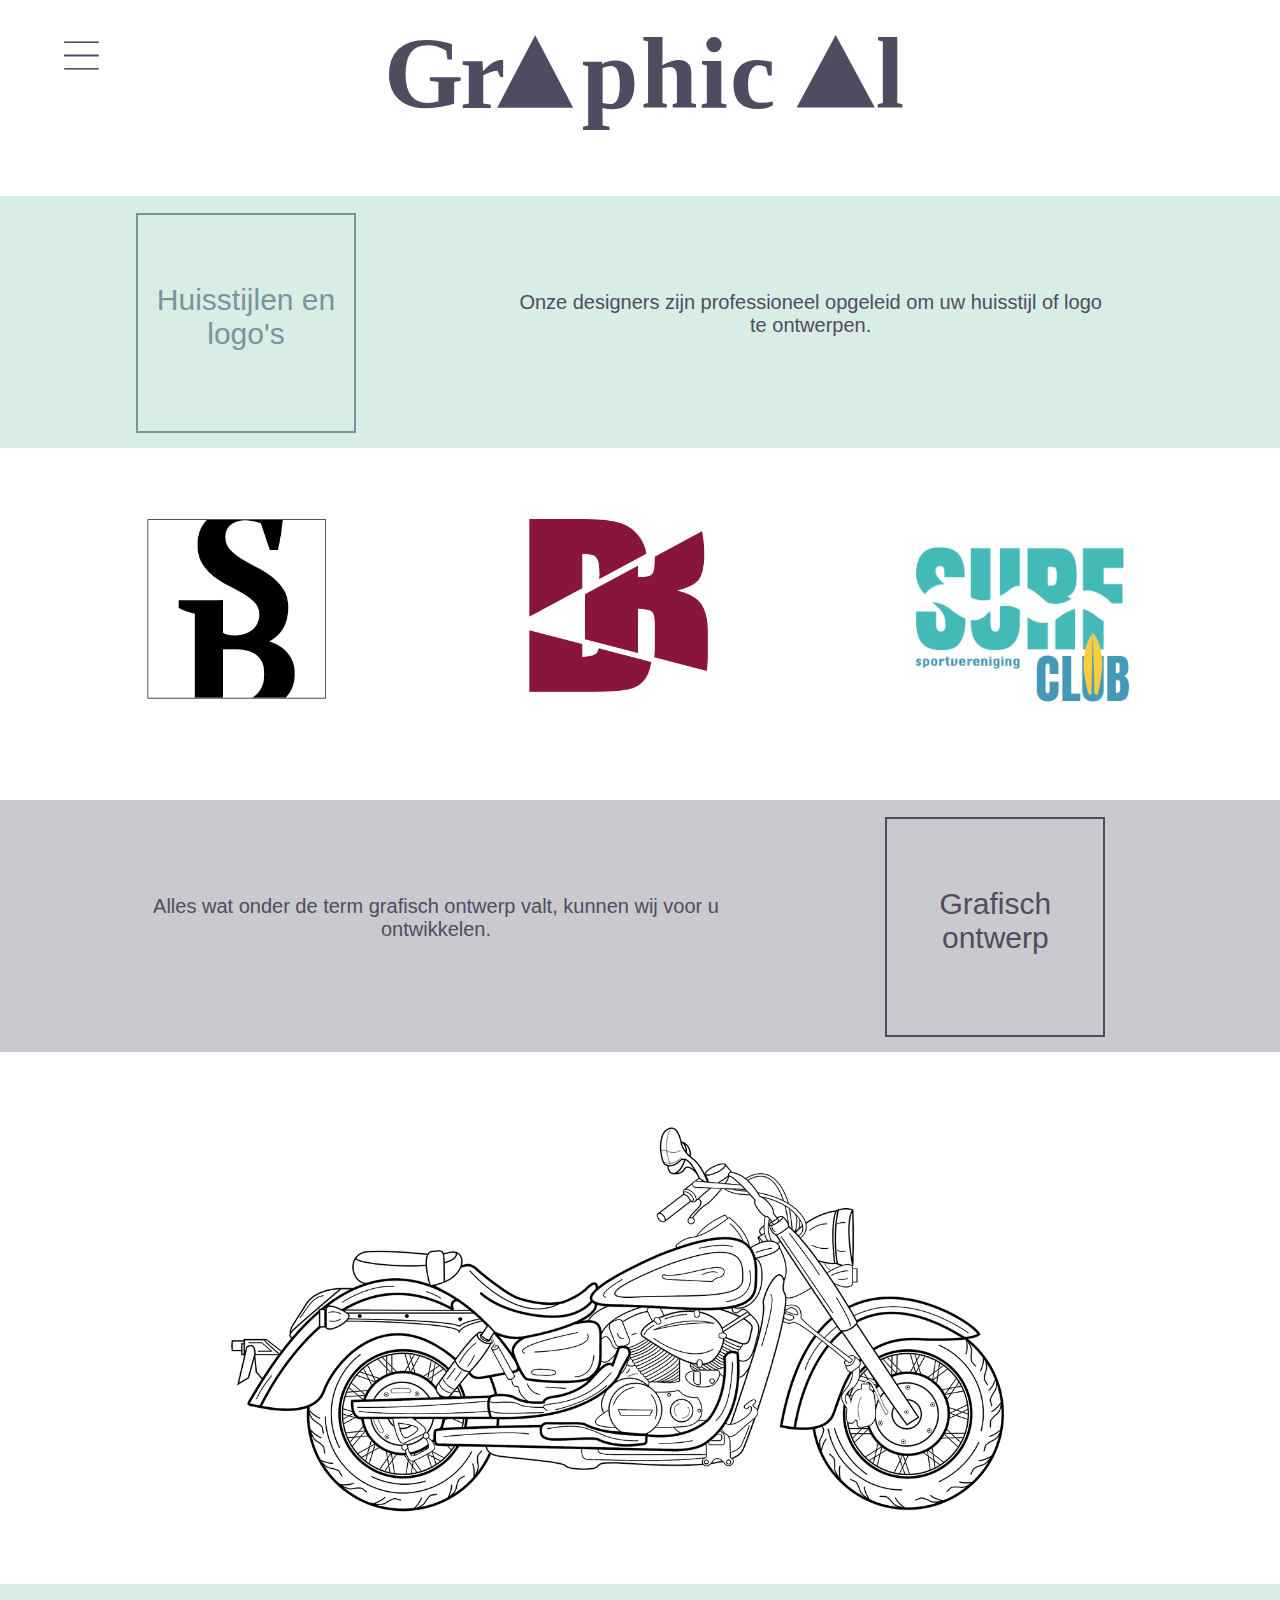
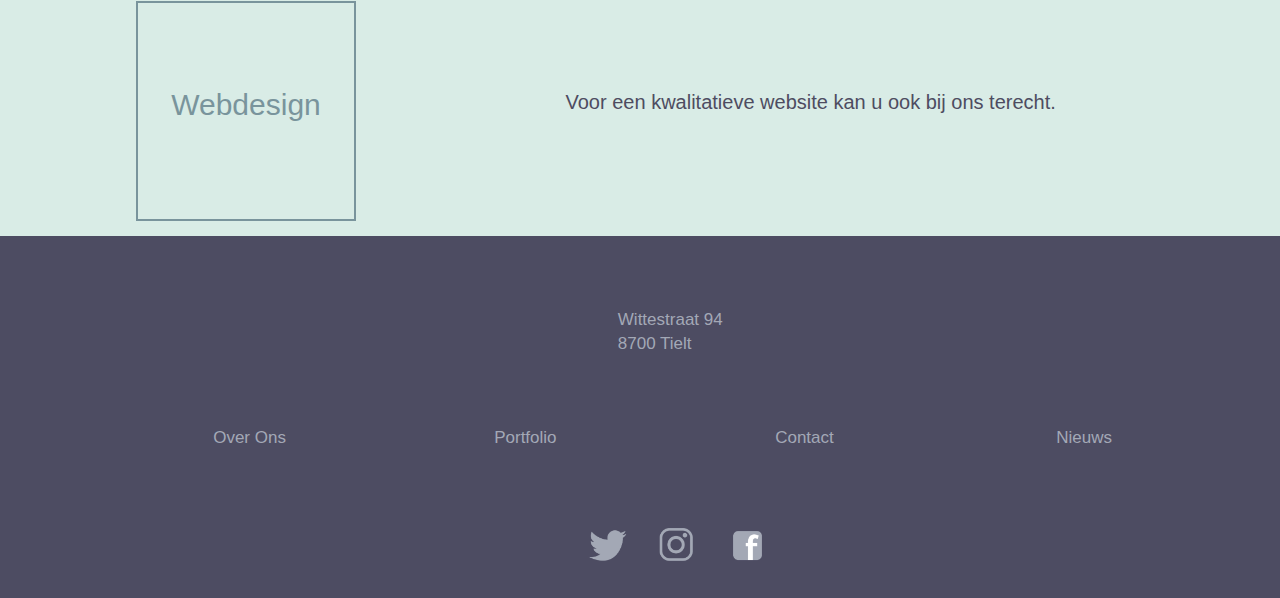
==== commit 89a1aa19: "test" ====
--- a/index.html
+++ b/index.html
@@ -124,11 +124,11 @@
   <div class="sf-grid__container">
     <div class="sf-grid__row">
       <div class="sf-grid__column-4">
-        <img class="sblogo" src="afbeeldingen/sblogo.svg"></div>
+        <img class="sblogo" src="afbeeldingen/sblogo.png"></div>
       <div class="sf-grid__column-4">
-        <img class="blogo" src="afbeeldingen/blogo.svg"></div>
+        <img class="blogo" src="afbeeldingen/blogo.png"></div>
       <div class="sf-grid__column-4">
-        <img class="surf" src="afbeeldingen/surf.svg"></div>
+        <img class="surf" src="afbeeldingen/surf.png"></div>
     </div>
   </div>
 </div>
@@ -151,7 +151,7 @@
     <div class="sf-grid__container">
         <div class="sf-grid__row"> 
             <div class="sf-grid__column-12">
-              <img class="motor" src="afbeeldingen/motor.svg"></div>
+              <img class="motor" src="afbeeldingen/motor.png"></div>
 </div>
    </div>
       </div>
@@ -191,25 +191,25 @@
             </div>
 
             <div class="sf-grid__column-3">
-              <article class="footer_tekst">
+              <a class="link"href="overons.html"><article class="footer_tekst">
                 <p>Over Ons</p>
               </article>
             </div>
 
             <div class="sf-grid__column-3">
-              <article class="footer_tekst">
+             <a class="link"href="portfolio.html"> <article class="footer_tekst">
                 <p>Portfolio</p>
               </article>
             </div>
 
             <div class="sf-grid__column-3">
-              <article class="footer_tekst">
+              <a class="link"href="contact.html"> <article class="footer_tekst">
                 <p>Contact</p>
               </article>
             </div>
 
             <div class="sf-grid__column-3">
-              <article class="footer_tekst">
+              <a class="link" href="nieuws.html"> <article class="footer_tekst">
                 <p>Nieuws</p>
               </article>
             </div>
--- a/css/typography.css
+++ b/css/typography.css
@@ -1,5 +1,5 @@
 body {
-  font-family: 'Roboto', sans-serif;
+  font-family: 'Raleway', sans-serif;
   font-size: 16px;
   font-weight: 300;
   font-style: normal;
@@ -7,9 +7,90 @@
 }
 
 h1, h2, h3, h4, h5, h6 {
-  font-family: 'Open Sans', sans-serif;
   font-size: 16px;
   font-weight: 500;
   font-style: normal;
   line-height: 1.42;
-}+  font-weight: 900;
+}
+
+h1{
+  font-size: 4em;
+  font-weight: 500;
+  color: rgba(77, 76, 98, 1);
+}
+
+h2{
+  font-size:2em;
+  font-weight:400;
+  color: rgba(124, 118, 136, 1);
+}
+
+ h3{
+   font-size:30px;
+   font-weight: 400;
+   color: rgba(254, 217, 183, 1);
+}
+
+p{
+  font-size:17px;
+  font-weight:300;
+  color:rgba(163, 168, 182, 1);
+
+
+}
+.kader_huisstijlen--default{
+  font-size:30px;
+  font-weight:500;
+
+}
+
+.huisstijlen{
+  font-size:20px;
+  font-weight:300;
+}
+.kader_grafischontwerp--default{
+  font-size:30px;
+  font-weight:500;
+
+}
+
+.grafischontwerp{
+  font-size:20px;
+  font-weight:300;
+
+}
+
+.kader_webdesign--default{
+  font-size:30px;
+  font-weight:500;
+}
+
+.webdesign{
+  font-size:20px;
+  font-weight:300;
+
+}
+
+.menubalk{
+  font-size:60px;
+  font-weight:500;
+}
+
+.sidenav a {
+  font-size: 25px;
+}
+
+.hoofdmenu{
+  font-size: 80px;
+  font-weight:400;
+}
+
+.sidenav .closebtn{
+  font-size: 36px;
+}
+
+.overons{
+  font-weight: 300;
+  font-size:25px;
+}
--- a/css/main.css
+++ b/css/main.css
@@ -206,6 +206,7 @@
 }
 
 .footer_tekst{
+  text-decoration: none;
   background-color: rgba(77, 76, 98,1);
   margin-left: 48%; 
   text-align: center;
@@ -213,11 +214,16 @@
   display: block;
   padding-top: 5%;
   padding-bottom: 2%;
+
 }
 .footer_vlak{
   background-color: rgba(77, 76, 98,1);
   margin: 0px 0px 0px 0px;
   width: 100%;
+}
+
+.link{
+  text-decoration: none;
 }
 
 
@@ -254,6 +260,16 @@
   margin-top: 5%;
 }
 
+.vlak3{
+  position: relative;
+  text-align: center;
+  background: rgba(217, 236, 230, 1);
+  width: 100%;
+  height: 252px;
+  margin-top: 5%;
+  margin-bottom: 10%;
+}
+
 .motor{
   height: 70%;
   width: 70%;
@@ -265,7 +281,7 @@
   height: 50%;
   width:50%;
   display: block;
-  margin: 20% 5% 5% 14%;
+  margin: 20% 5% 5% 19%;
 }
   
 
@@ -273,19 +289,19 @@
   height: 50%;
   width:50%;
   display: block;
-  margin-left: 14%;
+  margin-left: 17%;
   margin-right: 20%;
   margin-top:20%;
 }
 
 .surf{
-  height: 70%;
-  width:70%;
+  height: 80%;
+  width:80%;
   display: block;
   margin-left: 14%;
   margin-right: 10%;
   margin-bottom: 20%;
-  margin-top:20%;
+  margin-top:15%;
 }
 
 /*Over ons*/
@@ -323,3 +339,87 @@
   text-align: center;
   color:rgba(78, 76, 97,1);
 }
+
+.sylvia{
+  height: 70%;
+  width:70%;
+}
+
+.axelle{
+  height: 70%;
+  width:70%;
+}
+
+.dries{
+  height: 70%;
+  width:70%;
+  margin-left: 15%;
+  margin-top: 10%;
+}
+
+
+.portfolioknop{
+  height: 25%;
+  width: 25%;
+  margin-top: 10%;
+  margin-bottom: 10%; 
+  margin-left: 38%;
+  border: solid rgba(217, 236, 230, 1);
+  opacity: 1;
+  display: block;
+  background: 50% 50% no-repeat;
+  transition: .5s ease;
+  backface-visibility: hidden;
+    
+}
+.midden {
+  transition: .5s ease;
+  opacity: 0;
+  position: absolute;
+  top: 50%;
+  left: 50%;
+  transform: translate(-50%, -50%);
+  -ms-transform: translate(-50%, -50%)
+}
+.cfototeam:hover .fototeam{
+  opacity: 0.5;
+}
+
+.cfototeam:hover .midden{
+  opacity: 1;
+}
+
+.naam {
+  background-color:#DBEDE8;
+  color:#59503F;
+  padding:15px;
+}
+.teamoverons {
+  background:#DBEDE8;
+  color:#59503F;
+  width:180px;
+  height:180px;
+  padding:15px;
+}
+.bruin {
+  color: #59503F;
+  padding-left: 10px;
+  padding-right: 10px;
+}
+
+.banner{
+margin-top: 34%;
+margin-bottom: 10%;
+}
+
+.blogo2{
+margin-top: 34%;
+margin-bottom: 10%;
+margin-left: 18%;
+height: 60%;
+width:60%;
+}
+
+.olifant{
+  margin-bottom: 10%;
+}
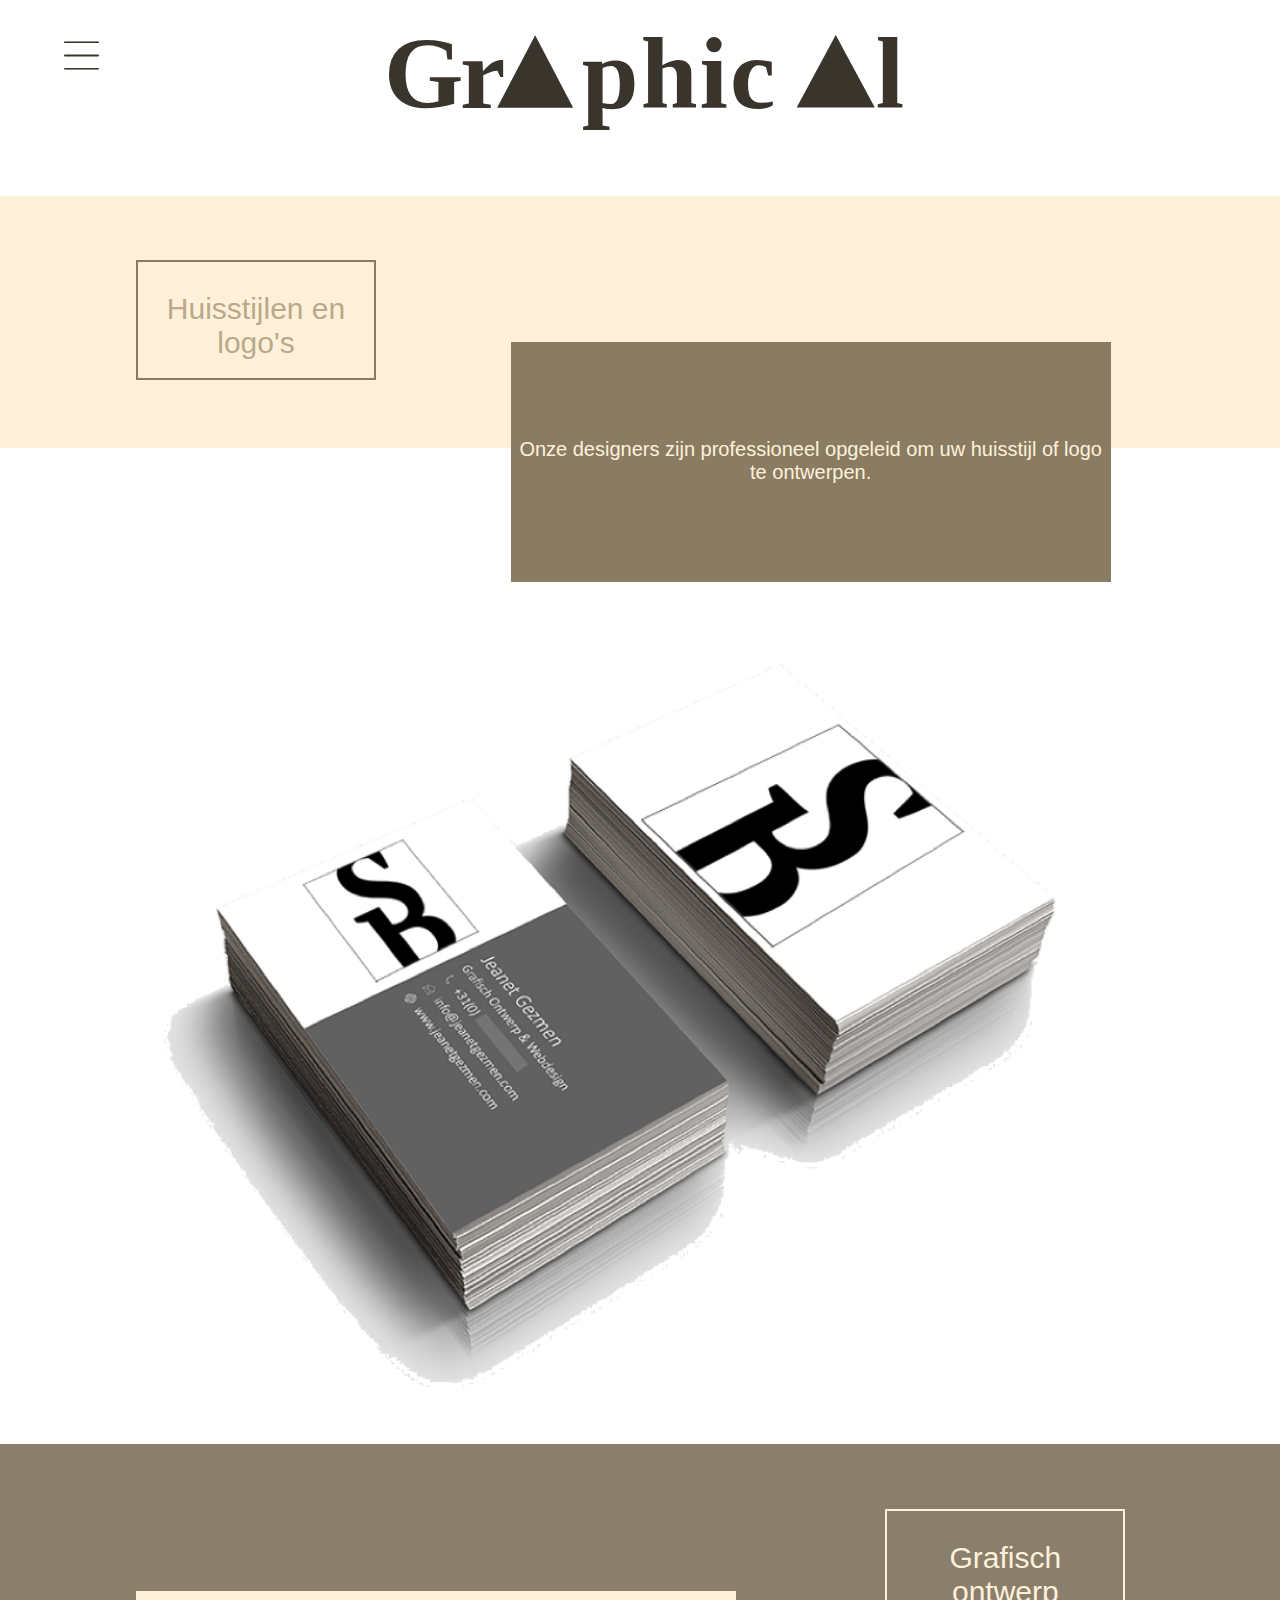
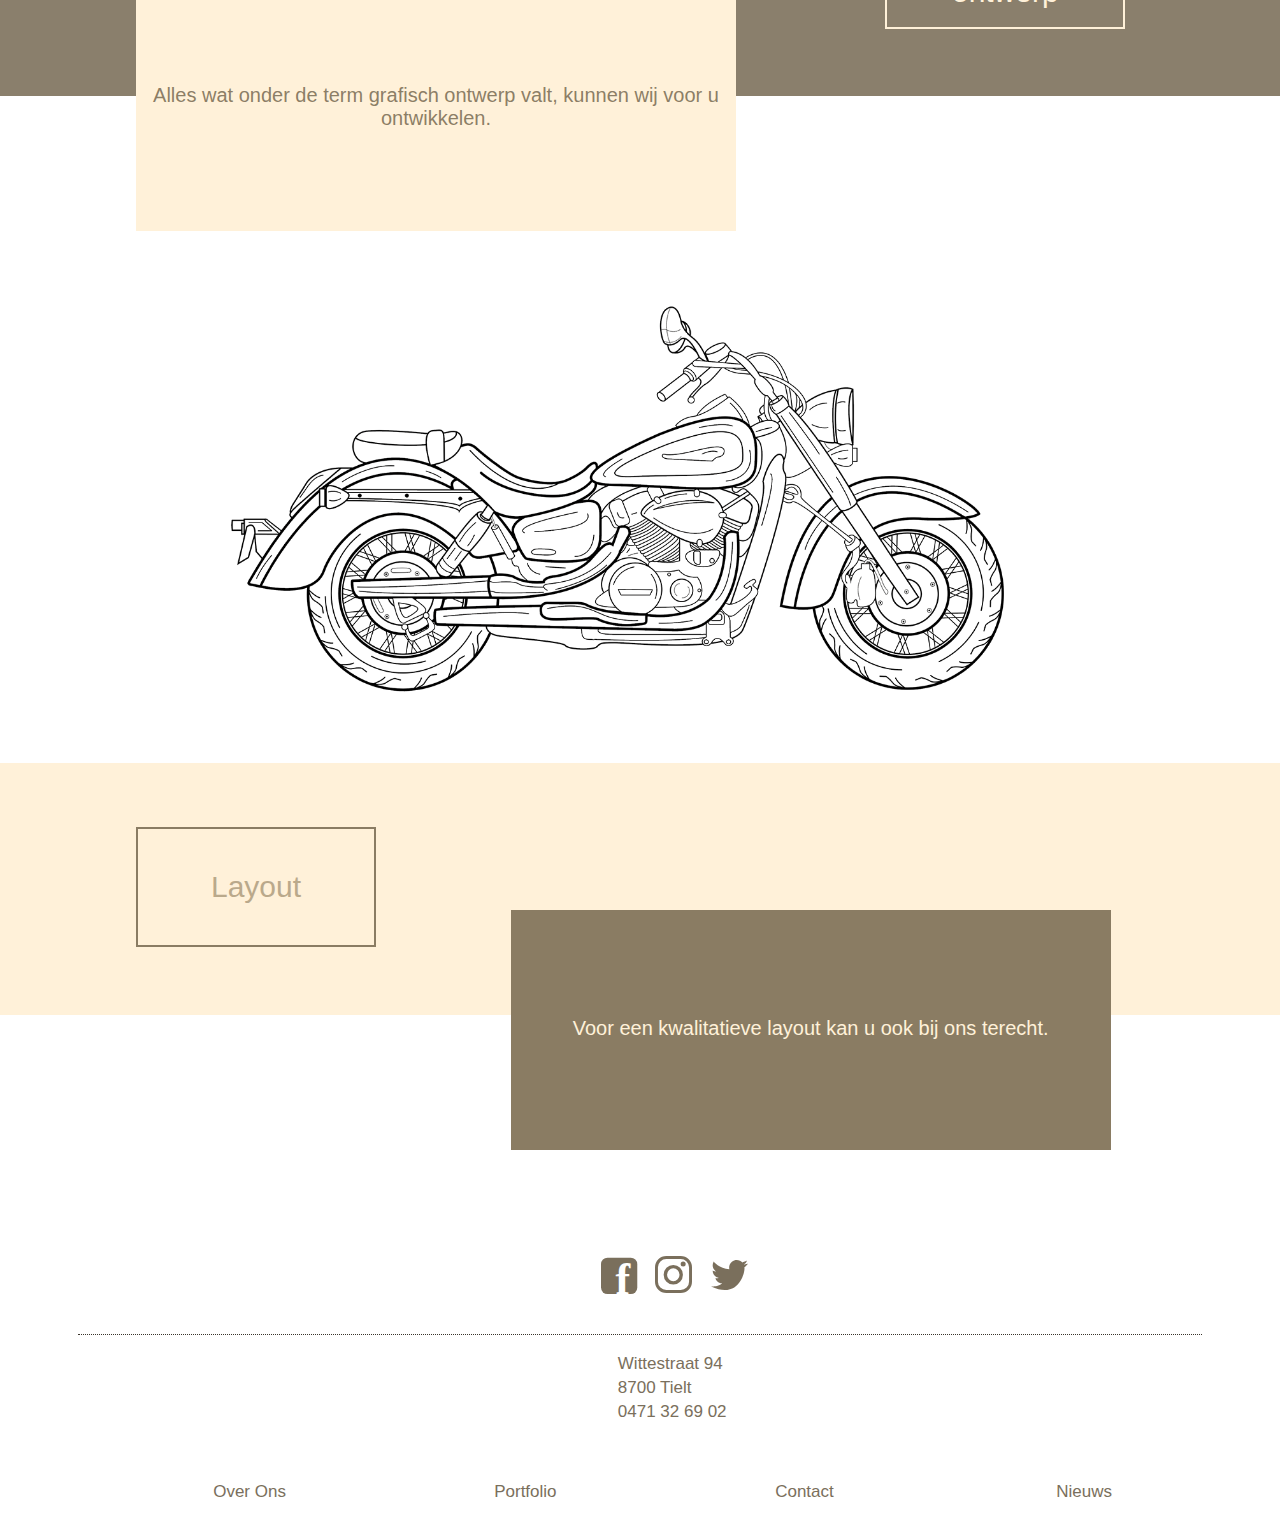
==== commit d064bc0f: "kleuraanpassing" ====
--- a/index.html
+++ b/index.html
@@ -1,231 +1,261 @@
-<!DOCTYPE html SYSTEM "about:legacy-compat"> 
+<!DOCTYPE html SYSTEM "about:legacy-compat">
 <html dir="ltr" lang="nl-be" class="no-js" prefix="og: http://ogp.me/ns#">
-  <head>
-    <!-- Character encoding -->
-	  <meta charset="UTF-8"> 
-	  <!-- Latest version of rendering engine -->
-	  <meta http-equiv="X-UA-Compatible" content="IE=edge,chrome=1">
-    <!-- Mobile Viewport -->
-	  <meta name="viewport" content="width=device-width, initial-scale=1, maximum-scale=1">
-    <!-- Most important SEO tag -->
-    <title>HTML5 | Webdesign II | GDM</title>
-    <!-- Other SEO friendly tags -->	
-    <meta name="description" content="Lees hier alles over nieuwe media, html5 en andere ontwikkelingen in webdevelopment en mobile development. De docenten NMD willen graag hun kennis delen met jou!">
-    <meta name="keywords" content="HTML5, JavaScript, jQuery, CSS3">
-    <meta name="author" content="Arteveldehogeschool - Bachelor in de grafische en digitale media | MMP">
-    <meta name="copyright" content="Copyright 2010-17 Arteveldehogeschool. All Rights Reserved.">
-    <!-- OpenGraph -->
-    <meta property="og:type" content="website">
-    <meta property="og:title" content=">HTML5 | Webdesign II | GDM">
-    <meta property="og:description" content="Lees hier alles over nieuwe media, html5 en andere ontwikkelingen in webdevelopment en mobile development. De docenten NMD willen graag hun kennis delen met jou!">
-    <meta property="og:url" content="http://www.gdm.gent/">
-    <meta property="og:site_name" content="GDM.GENT">
-    <meta property="og:image" content="assets/images/ahs.png">
-    <meta property="og:image:width" content="129">
-    <meta property="og:image:height" content="129">
-    <!-- humans.txt -->
-    <link rel="author" type="text/plain" href="/humans.txt">
-     <!-- DNS prefech for CDN -->
-    <link rel="dns-prefetch" href="//cdnjs.cloudflare.com">
-    <link rel="dns-prefetch" href="//code.jquery.com">
-    <link rel="dns-prefetch" href="//maxcdn.bootstrapcdn.com">
-    <!-- Icons -->
-    <!-- http://realfavicongenerator.net/ -->
-    <link rel="apple-touch-icon" sizes="180x180" href="assets/icons/apple-touch-icon.png">
-    <link rel="icon" type="image/png" href="assets/icons/favicon-32x32.png" sizes="32x32">
-    <link rel="icon" type="image/png" href="assets/icons/favicon-16x16.png" sizes="16x16">
-    <link rel="manifest" href="assets/icons/manifest.json">
-    <link rel="mask-icon" href="assets/icons/safari-pinned-tab.svg" color="#ee9900">
-    <link rel="shortcut icon" href="assets/icons/favicon.ico">
-    <meta name="apple-mobile-web-app-title" content="GDM">
-    <meta name="application-name" content="GDM">
-    <meta name="msapplication-config" content="assets/icons/browserconfig.xml">
-    <meta name="theme-color" content="#ffffff">
-    <!-- Stylesheets: Vendors -->
-    <link rel="stylesheet" media="all" href="vendor/normalize/normalize.css">
-    <!-- Stylesheets: App -->
-    <link rel="stylesheet" media="all" href="css/fonts.css">
-    <link rel="stylesheet" media="all" href="css/typography.css">
-    <link rel="stylesheet" media="all" href="css/grid.css">
-    <link rel="stylesheet" media="all" href="css/main.css">
-    <!-- Modernizr: feature detection -->
-    <script src="vendor/modernizr/modernizr.min.js"></script>
-  </head>
+
+<head>
+  <!-- Character encoding -->
+  <meta charset="UTF-8">
+  <!-- Latest version of rendering engine -->
+  <meta http-equiv="X-UA-Compatible" content="IE=edge,chrome=1">
+  <!-- Mobile Viewport -->
+  <meta name="viewport" content="width=device-width, initial-scale=1, maximum-scale=1">
+  <!-- Most important SEO tag -->
+  <title>HTML5 | Webdesign II | GDM</title>
+  <!-- Other SEO friendly tags -->
+  <meta name="description" content="Lees hier alles over nieuwe media, html5 en andere ontwikkelingen in webdevelopment en mobile development. De docenten NMD willen graag hun kennis delen met jou!">
+  <meta name="keywords" content="HTML5, JavaScript, jQuery, CSS3">
+  <meta name="author" content="Arteveldehogeschool - Bachelor in de grafische en digitale media | MMP">
+  <meta name="copyright" content="Copyright 2010-17 Arteveldehogeschool. All Rights Reserved.">
+  <!-- OpenGraph -->
+  <meta property="og:type" content="website">
+  <meta property="og:title" content=">HTML5 | Webdesign II | GDM">
+  <meta property="og:description" content="Lees hier alles over nieuwe media, html5 en andere ontwikkelingen in webdevelopment en mobile development. De docenten NMD willen graag hun kennis delen met jou!">
+  <meta property="og:url" content="http://www.gdm.gent/">
+  <meta property="og:site_name" content="GDM.GENT">
+  <meta property="og:image" content="assets/images/ahs.png">
+  <meta property="og:image:width" content="129">
+  <meta property="og:image:height" content="129">
+  <!-- humans.txt -->
+  <link rel="author" type="text/plain" href="/humans.txt">
+  <!-- DNS prefech for CDN -->
+  <link rel="dns-prefetch" href="//cdnjs.cloudflare.com">
+  <link rel="dns-prefetch" href="//code.jquery.com">
+  <link rel="dns-prefetch" href="//maxcdn.bootstrapcdn.com">
+  <!-- Icons -->
+  <!-- http://realfavicongenerator.net/ -->
+  <link rel="apple-touch-icon" sizes="180x180" href="assets/icons/apple-touch-icon.png">
+  <link rel="icon" type="image/png" href="assets/icons/favicon-32x32.png" sizes="32x32">
+  <link rel="icon" type="image/png" href="assets/icons/favicon-16x16.png" sizes="16x16">
+  <link rel="manifest" href="assets/icons/manifest.json">
+  <link rel="mask-icon" href="assets/icons/safari-pinned-tab.svg" color="#ee9900">
+  <link rel="shortcut icon" href="assets/icons/favicon.ico">
+  <meta name="apple-mobile-web-app-title" content="GDM">
+  <meta name="application-name" content="GDM">
+  <meta name="msapplication-config" content="assets/icons/browserconfig.xml">
+  <meta name="theme-color" content="#ffffff">
+  <!-- Stylesheets: Vendors -->
+  <link rel="stylesheet" media="all" href="vendor/normalize/normalize.css">
+  <!-- Stylesheets: App -->
+  <link rel="stylesheet" media="all" href="css/fonts.css">
+  <link rel="stylesheet" media="all" href="css/typography.css">
+  <link rel="stylesheet" media="all" href="css/grid.css">
+  <link rel="stylesheet" media="all" href="css/main.css">
+  <!-- Modernizr: feature detection -->
+  <script src="vendor/modernizr/modernizr.min.js"></script>
+</head>
 
 <body>
 
-<span onclick="openNav()"> <img class="menubalk" src="afbeeldingen/menu.svg"></span>
-        
-    <!-- begin hoofdnavigatie -->
-    <div class="sf-grid__wrapper">
-      <div class="sf-grid__container">
-        <div class="sf-grid__row">
-          
-            <div class="sf-grid__column-11">
-             <div class="header"><img class="logo" src="afbeeldingen/logo.svg"></div></div>
-
-
-             <div class="sf-grid__column-6">
-              <div id="myNav" class="overlay">
-
-              <!-- Button to close the overlay navigation -->
-              <a href="javascript:void(0)" class="closebtn" onclick="closeNav()">&times;</a>
-
-              <!-- Overlay content -->
-              <div class="overlay-content">
-                  <div class="hoofdmenu"<a href="#">Menu</a></div>
-                  <a href="overons.html">Over ons</a>
-                  <a href="portfolio.html">Portfolio</a>
-                  <a href="contact.html">Contact</a>
-                  <a href="nieuws.html">Nieuws</a>
+  <span onclick="openNav()"> <img class="menubalk" src="afbeeldingen/menu.svg"></span>
+
+  <!-- begin hoofdnavigatie -->
+  <div class="sf-grid__wrapper">
+    <div class="sf-grid__container">
+      <div class="sf-grid__row">
+
+        <div class="sf-grid__column-11">
+          <div class="header"><img class="logo" src="afbeeldingen/logo.svg"></div>
+        </div>
+
+
+        <div class="sf-grid__column-6">
+          <div id="myNav" class="overlay">
+
+            <!-- Button to close the overlay navigation -->
+            <a href="javascript:void(0)" class="closebtn" onclick="closeNav()">&times;</a>
+
+            <!-- Overlay content -->
+            <div class="overlay-content">
+              <div class="hoofdmenu" <a href="#">Menu</a>
               </div>
-
+              <a href="overons.html">Over ons</a>
+              <a href="portfolio.html">Portfolio</a>
+              <a href="diensten.html">Diensten</a>
+              <a href="contact.html">Contact</a>
             </div>
-            
-
-<!-- Use any element to open/show the overlay navigation menu -->
-<span onclick="openNav()"></span>
-                    <script>
-                    /* Open when someone clicks on the span element */
-function openNav() {
-    document.getElementById("myNav").style.width = "100%";
-}
-
-/* Close when someone clicks on the "x" symbol inside the overlay */
-function closeNav() {
-    document.getElementById("myNav").style.width = "0%";
-}
-                    </script>
-            </div>
-            </div>
-              
-            </div><!-- /row-->
-            
-
-      </div>
-    </div>
-
-  
-
- <div class="sf-grid__wrapper vlak1">
-      <div class="sf-grid__container">
-        <div class="sf-grid__row">
-            <div class="sf-grid__column-4">
-              <a href="huisstijlen.html"> <div class="kader kader_huisstijlen--default"><span>Huisstijlen en logo's</span></div></a></div>
-            <div class="sf-grid__column-8">
-              <div class="kader huisstijlen"><span>Onze designers zijn professioneel 
-opgeleid om uw huisstijl of logo te ontwerpen.</span></div></div>
-        </div>
-      </div>
- </div>
-
-
-<div class="sf-grid__wrapper">
-  <div class="sf-grid__container">
-    <div class="sf-grid__row">
-      <div class="sf-grid__column-4">
-        <img class="sblogo" src="afbeeldingen/sblogo.png"></div>
-      <div class="sf-grid__column-4">
-        <img class="blogo" src="afbeeldingen/blogo.png"></div>
-      <div class="sf-grid__column-4">
-        <img class="surf" src="afbeeldingen/surf.png"></div>
-    </div>
-  </div>
-</div>
-           
-           
-<div class="sf-grid__wrapper vlak">
-  <div class="sf-grid__container">
-    <div class="sf-grid__row">
-           <div class="sf-grid__column-8">
-              <div class="kader grafischontwerp"><span>Alles wat onder de term grafisch 
-ontwerp valt, kunnen wij voor u ontwikkelen.</span></div></div>
-            <div class="sf-grid__column-4">              
-              <a href="grafischontwerp.html"> <div class="kader kader_grafischontwerp--default"><span>Grafisch ontwerp</span></div></a></div>
-    </div>
-  </div>
-</div>
-
-
-<div class="sf-grid__wrapper">
-    <div class="sf-grid__container">
-        <div class="sf-grid__row"> 
-            <div class="sf-grid__column-12">
-              <img class="motor" src="afbeeldingen/motor.png"></div>
-</div>
-   </div>
-      </div>
-
-
-
-
-
-
-           <div class="sf-grid__wrapper vlak1">
-             <div class="sf-grid__container">
-               <div class="sf-grid__row">
-            <div class="sf-grid__column-4">
-              <a href="webdesign.html"> <div class="kader kader_webdesign--default"><span>Webdesign</span></div></a></div>
-            <div class="sf-grid__column-8">
-              <div class="kader webdesign"><span>Voor een kwalitatieve 
-website kan u ook bij ons terecht.</span></div></div>
-              
-
-              
-            </div>
-      </div>
- </div>
- 
-
-<!--footer-->
-    <div class="sf-grid__wrapper footer_vlak">
-      <div class="sf-grid__container">
-        <div class="sf-grid__row">
-
-          <footer>
-            <div class="sf-grid__column-12">
-              <article class="footer_tekst">
-                <p>Wittestraat 94 <br>
-                8700 Tielt</p>
-              </article>
-            </div>
-
-            <div class="sf-grid__column-3">
-              <a class="link"href="overons.html"><article class="footer_tekst">
+
+          </div>
+
+
+          <!-- Use any element to open/show the overlay navigation menu -->
+          <span onclick="openNav()"></span>
+          <script>
+            /* Open when someone clicks on the span element */
+            function openNav() {
+              document.getElementById("myNav").style.width = "100%";
+            }
+
+            /* Close when someone clicks on the "x" symbol inside the overlay */
+            function closeNav() {
+              document.getElementById("myNav").style.width = "0%";
+            }
+          </script>
+        </div>
+      </div>
+
+    </div>
+    <!-- /row-->
+
+
+  </div>
+  </div>
+
+
+
+  <div class="sf-grid__wrapper vlak1">
+    <div class="sf-grid__container">
+      <div class="sf-grid__row">
+        <div class="sf-grid__column-4">
+          <a href="huisstijlen.html">
+            <div class="kader kader_huisstijlen--default"><span>Huisstijlen en logo's</span></div>
+          </a>
+        </div>
+        <div class="sf-grid__column-8">
+          <div class="kader huisstijlen"><span>Onze designers zijn professioneel 
+opgeleid om uw huisstijl of logo te ontwerpen.</span></div>
+        </div>
+      </div>
+    </div>
+  </div>
+
+
+  <div class="sf-grid__wrapper">
+    <div class="sf-grid__container">
+      <div class="sf-grid__row">
+        <div class="sf-grid__column-12">
+          <img class="mockup" src="afbeeldingen/mockup.png"></div>
+
+      </div>
+    </div>
+  </div>
+
+
+  <div class="sf-grid__wrapper vlak">
+    <div class="sf-grid__container">
+      <div class="sf-grid__row">
+        <div class="sf-grid__column-8">
+          <div class="kader grafischontwerp"><span>Alles wat onder de term grafisch 
+ontwerp valt, kunnen wij voor u ontwikkelen.</span></div>
+        </div>
+        <div class="sf-grid__column-4">
+          <a href="grafischontwerp.html">
+            <div class="kader kader_grafischontwerp--default"><span>Grafisch <br> ontwerp</span></div>
+          </a>
+        </div>
+      </div>
+    </div>
+  </div>
+
+
+  <div class="sf-grid__wrapper">
+    <div class="sf-grid__container">
+      <div class="sf-grid__row">
+        <div class="sf-grid__column-12">
+          <img class="motor" src="afbeeldingen/motor.png"></div>
+      </div>
+    </div>
+  </div>
+
+
+
+
+
+
+  <div class="sf-grid__wrapper vlak1">
+    <div class="sf-grid__container">
+      <div class="sf-grid__row">
+        <div class="sf-grid__column-4">
+          <a href="webdesign.html">
+            <div class="kader kader_webdesign--default"><span>Layout</span></div>
+          </a>
+        </div>
+        <div class="sf-grid__column-8">
+          <div class="kader webdesign"><span>Voor een kwalitatieve 
+layout kan u ook bij ons terecht.</span></div>
+        </div>
+
+
+
+      </div>
+    </div>
+  </div>
+  <div class="sf-grid__wrapper">
+    <div class="sf-grid__container">
+      <div class="sf-grid__row">
+        <div class="sf-grid__column-4 sf-grid__offset-4 socialmedia">
+          <article class="footer_tekst">
+            <img class="twitter" src="afbeeldingen/twitter.svg">
+          </article>
+       
+          <article class="footer_tekst">
+            <img class="instagram" src="afbeeldingen/instagram.svg">
+          </article>
+       
+          <article class="footer_tekst">
+            <img class="facebook" src="afbeeldingen/facebook.svg">
+          </article>
+        </div>
+      </div>
+    </div>
+  </div>
+
+  <!--footer-->
+  <div class="sf-grid__wrapper footer_vlak">
+    <div class="sf-grid__container">
+      <div class="sf-grid__row">
+
+        <footer>
+          <div class="sf-grid__column-12">
+            <article class="footer_tekst">
+              <p>Wittestraat 94 <br> 8700 Tielt<br> 0471 32 69 02</p>
+            </article>
+          </div>
+
+          <div class="sf-grid__column-3">
+            <a class="link" href="overons.html">
+              <article class="footer_tekst">
                 <p>Over Ons</p>
               </article>
-            </div>
-
-            <div class="sf-grid__column-3">
-             <a class="link"href="portfolio.html"> <article class="footer_tekst">
+          </div>
+
+          <div class="sf-grid__column-3">
+            <a class="link" href="portfolio.html">
+              <article class="footer_tekst">
                 <p>Portfolio</p>
               </article>
-            </div>
-
-            <div class="sf-grid__column-3">
-              <a class="link"href="contact.html"> <article class="footer_tekst">
+          </div>
+
+          <div class="sf-grid__column-3">
+            <a class="link" href="contact.html">
+              <article class="footer_tekst">
                 <p>Contact</p>
               </article>
-            </div>
-
-            <div class="sf-grid__column-3">
-              <a class="link" href="nieuws.html"> <article class="footer_tekst">
+          </div>
+
+          <div class="sf-grid__column-3">
+            <a class="link" href="nieuws.html">
+              <article class="footer_tekst">
                 <p>Nieuws</p>
               </article>
-            </div>
-
-            <div class="sf-grid__column-12">
-              <article class="footer_tekst">
-                <img class="socialmedia" src="afbeeldingen/socialmedia.png">
-              </article>
-            </div>
-            
-          </footer>
-        </div>
-      </div>
-    </div>
-<!--einde footer-->
-
-            
-  </body>
-</html>
+          </div>
+
+
+        </footer>
+      </div>
+    </div>
+  </div>
+  <!--einde footer-->
+
+
+</body>
+
+</html>--- a/css/typography.css
+++ b/css/typography.css
@@ -17,31 +17,27 @@
 h1{
   font-size: 4em;
   font-weight: 500;
-  color: rgba(77, 76, 98, 1);
 }
 
 h2{
   font-size:2em;
   font-weight:400;
-  color: rgba(124, 118, 136, 1);
 }
 
  h3{
    font-size:30px;
    font-weight: 400;
-   color: rgba(254, 217, 183, 1);
 }
 
 p{
   font-size:17px;
   font-weight:300;
-  color:rgba(163, 168, 182, 1);
 
 
 }
 .kader_huisstijlen--default{
   font-size:30px;
-  font-weight:500;
+  font-weight:400;
 
 }
 
@@ -51,7 +47,7 @@
 }
 .kader_grafischontwerp--default{
   font-size:30px;
-  font-weight:500;
+  font-weight:400;
 
 }
 
@@ -63,7 +59,7 @@
 
 .kader_webdesign--default{
   font-size:30px;
-  font-weight:500;
+  font-weight:400;
 }
 
 .webdesign{
@@ -90,7 +86,7 @@
   font-size: 36px;
 }
 
-.overons{
+.overons, .overons1{
   font-weight: 300;
   font-size:25px;
 }
--- a/css/main.css
+++ b/css/main.css
@@ -2,11 +2,12 @@
   box-sizing: border-box;
 }
 
-html, body {
+html,
+body {
   margin: 0;
   padding: 0;
-  
-}
+}
+
 
 /*body {
   width: 100vw;
@@ -27,352 +28,450 @@
   background: rgba(41,182,246 ,1);
   color: rgba(1,87,155 ,1);
 }*/
-body{
- background-color :
-}
-
-h2, h3{
-  text-align: center;
-}
-
-.logo{
+
+body {
+  background-color:
+}
+
+h1 {
+  margin-top: 0%;
+  color: rgba(109, 95, 71, 0.8);
+  text-align: right;
+}
+
+h2 {
+  color: rgba(254, 217, 183, 1);
+  text-align: center;
+}
+
+hr {
+  border: solid 1px rgba(163, 168, 182, 1);
+  width: 200px;
+}
+
+.logo {
   width: 60%;
-  height:80%;
+  height: 80%;
   background-repeat: no-repeat;
   display: block;
   background-size: 400px;
   text-indent: -999px;
-  margin-left:23%;
+  margin-left: 23%;
   margin-top: 2%;
   margin-bottom: 5%;
-  
-}
-
-h3{
+}
+
+h3 {
   margin-top: 10px;
 }
 
-p{
+p {
   text-align: center;
   text-align: justify;
 }
+
 
 /* Kleurkaders
 -------------------- */
+
 .container_vlakken {
   width: 700px;
-
 }
 
 .kader {
-  color:rgba(121, 148, 156, 1);
-  border:2px solid rgba(121, 148, 156, 1);
-  height: 220px;
-  width: 220px;
+  color: rgba(186, 169, 139, 1);
+  border: 2px solid rgba(138, 124, 99, 1);
+  height: 240px;
+  width: 240px;
   line-height: 200px;
-  text-align: center;
-  margin: 17px 120px 0px 50px;
-  
-}
+  margin: 5px 120px 0px 50px;
+}
+
 .kader span {
   display: inline-block;
   vertical-align: middle;
   line-height: normal;
-}
-
-.huisstijlen{
-  width:600px;
-  color: rgba(78, 76, 97,1);
-  background-color: rgba(217, 236, 230, 1);
-  text-align: center;
-  border: rgba(217, 236, 230, 1);
-}
-
-.grafischontwerp{
-  width:600px;
-  color:rgba(78, 76, 97,1);
-  border: rgba(217, 236, 230, 1);
-}
-
-.webdesign{
-  width:600px;
-  color:rgba(78, 76, 97,1);
-  background-color: rgba(217, 236, 230, 1);
-  border: rgba(217, 236, 230, 1);
-  
-}
-
-.kader_grafischontwerp--default{
-  color:rgba(78, 76, 97,1);
-  border:2px solid rgba(78, 76, 97,1);
-}
-
+  margin-top: 30px;
+}
+
+.huisstijlen {
+  width: 600px;
+  color: rgba(255, 241, 217, 1);
+  background-color: rgba(138, 124, 99, 1);
+  text-align: center;
+  margin-top: 20%;
+}
+
+.grafischontwerp {
+  width: 600px;
+  margin-top: 20%;
+  color: rgba(109, 95, 71, 0.8);
+  border: rgba(255, 241, 217, 1);
+  background-color: rgba(255, 241, 217, 1);
+}
+
+.webdesign {
+  width: 600px;
+  margin-top: 20%;
+  color: rgba(255, 241, 217, 1);
+  background-color: rgba(138, 124, 99, 1);
+}
+
+.kader_grafischontwerp--default {
+  color: rgba(255, 241, 217, 1);
+  border: 2px solid rgba(255, 241, 217, 1);
+}
+
+.kader_grafischontwerp--default, .kader_huisstijlen--default{
+  height: 120px;
+  line-height: 0%;
+  margin-top: 18%;
+}
+.kader_webdesign--default{
+  height: 120px;
+  line-height: 80px;
+  margin-top: 18%;
+}
 
 .kader_huisstijlen--default:hover {
-    text-decoration: none;
+  text-decoration: none;
 }
 
 .kader_huisstijlen--default:hover {
-    background-color:rgba(121, 148, 156, 1);
-    color: rgba(217, 236, 230, 1);
-}
+  background-color: rgba(138, 124, 99, 1);
+  color: rgba(255, 241, 217, 1);
+}
+
 .kader_grafischontwerp--default:hover {
-    background-color:rgba(77, 76, 98,1);
-    color: rgba(202, 201, 208,1);
-}
+  background-color: rgba(255, 241, 217, 1);
+  color: rgba(109, 95, 71, 0.8);
+}
+
 .kader_webdesign--default:hover {
-    background-color:rgba(121, 148, 156, 1);
-    color: rgba(217, 236, 230, 1);
-}
+  background-color: rgba(138, 124, 99, 1);
+  color: rgba(255, 241, 217, 1);
+}
+
 
 /* The Overlay (background) */
+
 .overlay {
-    /* Height & width depends on how you want to reveal the overlay (see JS below) */    
-    height: 100%;
-    width: 0;
-    position: fixed; /* Stay in place */
-    z-index: 1; /* Sit on top */
-    left: 0;
-    top: 0;
-    background-color: rgba(217, 236, 230, 1);/* Black fallback color */
-    overflow-x: hidden; /* Disable horizontal scroll */
-    transition: 0.5s; /* 0.5 second transition effect to slide in or slide down the overlay (height or width, depending on reveal) */
-}
+  /* Height & width depends on how you want to reveal the overlay (see JS below) */
+  height: 100%;
+  width: 0;
+  position: fixed;
+  /* Stay in place */
+  z-index: 1;
+  /* Sit on top */
+  left: 0;
+  top: 0;
+  background-color: rgba(109, 95, 71, 0.97);
+  /* Black fallback color */
+  overflow-x: hidden;
+  /* Disable horizontal scroll */
+  transition: 0.5s;
+  /* 0.5 second transition effect to slide in or slide down the overlay (height or width, depending on reveal) */
+}
+
 
 /* Position the content inside the overlay */
+
 .overlay-content {
-    position: relative;
-    top: 10%; /* 25% from the top */
-    width: 100%; /* 100% width */
-    text-align: center; /* Centered text/links */
-    margin-top: 30px; /* 30px top margin to avoid conflict with the close button on smaller screens */
-}
+  position: relative;
+  top: 10%;
+  /* 25% from the top */
+  width: 100%;
+  /* 100% width */
+  text-align: center;
+  /* Centered text/links */
+  margin-top: 30px;
+  /* 30px top margin to avoid conflict with the close button on smaller screens */
+}
+
 
 /* The navigation links inside the overlay */
+
 .overlay a {
-    padding: 8px;
-    text-decoration: none;
-    font-size: 36px;
-    color: rgba(162, 168, 181, 1);
-    display: block; /* Display block instead of inline */
-    transition: 0.3s; /* Transition effects on hover (color) */
-}
+  padding: 8px;
+  text-decoration: none;
+  font-size: 36px;
+  color: rgba(186, 169, 139, 1);
+  display: block;
+  /* Display block instead of inline */
+  transition: 0.3s;
+  /* Transition effects on hover (color) */
+}
+
 
 /* When you mouse over the navigation links, change their color */
-.overlay a:hover, .overlay a:focus {
-    color: rgba(77, 76, 98,1);
-}
+
+.overlay a:hover,
+.overlay a:focus {
+  color: rgba(255, 241, 217, 1);
+}
+
 
 /* Position the close button (top right corner) */
+
 .overlay .closebtn {
-    position: absolute;
-    top: 20px;
-    right: 45px;
-    font-size: 60px;
-}
+  position: absolute;
+  top: 20px;
+  right: 45px;
+  font-size: 60px;
+}
+
 
 /* When the height of the screen is less than 450 pixels, change the font-size of the links and position the close button again, so they don't overlap */
+
 @media screen and (max-height: 450px) {
-    .overlay a {font-size: 20px}
-    .overlay .closebtn {
-        font-size: 40px;
-        top: 15px;
-        right: 35px;
-    }
-}
-
-.menubalk{
-  position: relative;
-  float:left;
+  .overlay a {
+    font-size: 20px
+  }
+  .overlay .closebtn {
+    font-size: 40px;
+    top: 15px;
+    right: 35px;
+  }
+}
+
+.menubalk {
+  position: relative;
+  float: left;
   height: 35px;
   width: 35px;
   margin-top: 3%;
   margin-left: 5%;
-
 }
 
 .menubalk:hover {
-  color:rgba(163, 168, 182,1);
-  
-}
-
-.hoofdmenu{
-  color:rgba(77, 76, 98,1);
+  color: rgba(163, 168, 182, 1);
+}
+
+.hoofdmenu {
+  color: rgba(255, 241, 217, 1);
   padding: 8px 8px 8px 32px;
   text-decoration: none;
   display: block;
   transition: 0.3s;
+}
+
+.footer_tekst {
+  color: rgba(122, 111, 92, 1);
+  text-decoration: none;
+  margin-left: 48%;
+  text-align: center;
+  position: relative;
+  display: block;
+  padding-bottom: 2%;
+}
+
+footer{
+  border-top: 1px dotted
+   rgba(58, 53, 44, 1);
+}
+
+.link {
+  text-decoration: none;
+}
+
+.socialmedia{
+  text-align: center;
+  display: block;
+  margin-left: 27%;
+
+}
+
+.twitter {
+  position: relative;
+  margin-left: 10%;
+  width: 20%;
+  height: 20%;
+  float: right;
+  margin-top: 59%;
   
 }
-
-.footer_tekst{
-  text-decoration: none;
-  background-color: rgba(77, 76, 98,1);
-  margin-left: 48%; 
-  text-align: center;
-  position: relative;
-  display: block;
-  padding-top: 5%;
-  padding-bottom: 2%;
-
-}
-.footer_vlak{
-  background-color: rgba(77, 76, 98,1);
-  margin: 0px 0px 0px 0px;
-  width: 100%;
-}
-
-.link{
-  text-decoration: none;
-}
-
-
-.socialmedia{
-  position: relative;
-  float:right;
+.instagram{
+  position: relative;
+  float: right;
   margin-bottom: 30px;
-  width: 30%;
-  height: 30%;
-  margin-right: 75%;
+  width: 20%;
+  height: 20%;
+  margin-top: 53%;
+  margin-left: 5%;
   
 }
-
-.vlak{
-  position: relative;
-  text-align: center;
-  background: rgba(78, 76, 97,0.3);
+.facebook {
+  position: relative;
+  float: right;
+  margin-bottom: 30px;
+    margin-top: 50%;
+  width: 24%;
+  height: 24%;
+  
+}
+
+.vlak {
+  position: relative;
+  text-align: center;
+  background: rgba(109, 95, 71, 0.8);
   width: 100%;
   height: 252px;
 }
-.vlak1{
-  position: relative;
-  text-align: center;
-  background: rgba(217, 236, 230, 1);
+
+.vlak1 {
+  position: relative;
+  text-align: center;
+  background: rgba(255, 241, 217, 1);
   width: 100%;
   height: 252px;
 }
-.vlak2{
-  position: relative;
-  text-align: center;
-  background: rgba(217, 236, 230, 1);
+
+.vlak2 {
+  position: relative;
+  text-align: center;
+  background: rgba(255, 241, 217, 1);
   width: 100%;
   height: 252px;
   margin-top: 5%;
 }
 
-.vlak3{
-  position: relative;
-  text-align: center;
-  background: rgba(217, 236, 230, 1);
+.vlak3 {
+  position: relative;
+  text-align: center;
+  background: rgba(109, 95, 71, 0.8);
   width: 100%;
   height: 252px;
-  margin-top: 5%;
+  margin-top: 25%;
+}
+
+.vlak4{
+  position: relative;
+  text-align: center;
+  background: rgba(255, 241, 217, 1);
+  width: 100%;
+  height: 252px;
+  margin-top: 25%;
   margin-bottom: 10%;
 }
 
-.motor{
+.motor {
   height: 70%;
   width: 70%;
   display: block;
   margin: 5% auto 5% 13%;
 }
 
-.blogo{
+.blogo {
   height: 50%;
-  width:50%;
+  width: 50%;
   display: block;
   margin: 20% 5% 5% 19%;
 }
-  
-
-.sblogo{
-  height: 50%;
-  width:50%;
-  display: block;
-  margin-left: 17%;
-  margin-right: 20%;
-  margin-top:20%;
-}
-
-.surf{
+
+.mockup {
+  height: 100%;
+  width: 100%;
+  display: block;
+  margin-bottom: 5%;
+}
+
+.surf {
   height: 80%;
-  width:80%;
+  width: 80%;
   display: block;
   margin-left: 14%;
   margin-right: 10%;
   margin-bottom: 20%;
-  margin-top:15%;
-}
+  margin-top: 15%;
+}
+
 
 /*Over ons*/
 
-.navigatielogo{
+.navigatielogo {
   width: 18%;
   height: 18%;
-  margin-top:2.9%;
-  margin-left:1%;
-  
-}
-
-h1{
-  margin-top: 0%;
-  color:rgba(121, 148, 156, 1);
-  text-align: center;
-}
-
-h2{
-  color:rgba(254, 217, 183,1);
-}
-
-hr{
-  border: solid 1px rgba(163, 168, 182,1);
-  width:200px;
-}
-
-
-  
-.overons{
+  margin-top: 2.9%;
+  margin-left: 1%;
+}
+
+.overons {
   display: inline-block;
   vertical-align: middle;
   line-height: 38px;
   margin-top: 10%;
   text-align: center;
-  color:rgba(78, 76, 97,1);
-}
-
-.sylvia{
+  color: rgba(138, 124, 99, 1);
+}
+
+.overons1 {
+  display: inline-block;
+  vertical-align: middle;
+  line-height: 38px;
+  margin-top: 10%;
+  text-align: center;
+  color: rgba(255, 241, 217, 1);
+}
+
+.sylvia {
   height: 70%;
-  width:70%;
-}
-
-.axelle{
-  height: 70%;
-  width:70%;
-}
-
-.dries{
-  height: 70%;
-  width:70%;
+  width: 70%;
+  margin-bottom: 10%;
   margin-left: 15%;
-  margin-top: 10%;
-}
-
-
-.portfolioknop{
-  height: 25%;
-  width: 25%;
-  margin-top: 10%;
-  margin-bottom: 10%; 
-  margin-left: 38%;
-  border: solid rgba(217, 236, 230, 1);
   opacity: 1;
   display: block;
   background: 50% 50% no-repeat;
   transition: .5s ease;
   backface-visibility: hidden;
-    
-}
+}
+
+.personeel:hover .sylvia {
+  opacity: 0.5;
+}
+
+.axelle {
+  height: 70%;
+  width: 70%;
+  margin-bottom: 10%;
+  margin-left: 15%;
+  opacity: 1;
+  display: block;
+  background: 50% 50% no-repeat;
+  transition: .5s ease;
+  backface-visibility: hidden;
+}
+
 .midden {
+  transition: .5s ease;
+  opacity: 0;
+  position: absolute;
+  top: 43%;
+  left: 50%;
+  transform: translate(-50%, -50%);
+  -ms-transform: translate(-50%, -50%)
+}
+
+.personeel:hover .axelle {
+  opacity: 0.5;
+}
+
+.personeel:hover .midden {
+  opacity: 1;
+}
+
+.dries {
+  height: 70%;
+  width: 70%;
+  margin-left: 15%;
+  margin-bottom: 5%;
+  opacity: 1;
+  display: block;
+  background: 50% 50% no-repeat;
+  transition: .5s ease;
+  backface-visibility: hidden;
+}
+
+.midden1 {
   transition: .5s ease;
   opacity: 0;
   position: absolute;
@@ -381,45 +480,111 @@
   transform: translate(-50%, -50%);
   -ms-transform: translate(-50%, -50%)
 }
-.cfototeam:hover .fototeam{
+
+.personeel:hover .dries {
   opacity: 0.5;
 }
 
-.cfototeam:hover .midden{
-  opacity: 1;
-}
-
-.naam {
-  background-color:#DBEDE8;
-  color:#59503F;
-  padding:15px;
-}
-.teamoverons {
-  background:#DBEDE8;
-  color:#59503F;
-  width:180px;
-  height:180px;
-  padding:15px;
-}
-.bruin {
-  color: #59503F;
-  padding-left: 10px;
-  padding-right: 10px;
-}
-
-.banner{
-margin-top: 34%;
-margin-bottom: 10%;
-}
-
-.blogo2{
-margin-top: 34%;
-margin-bottom: 10%;
-margin-left: 18%;
-height: 60%;
-width:60%;
-}
-
-.olifant{
+.personeel:hover .midden1 {
+  opacity: 1;
+}
+
+.portfolioknop {
+  height: 70%%;
+  width: 70%;
+  margin-top: 5%;
+  margin-bottom: 5%;
+  margin-left: 38%;
+  border: solid rgba(217, 236, 230, 1);
+  opacity: 1;
+  display: block;
+  background: 50% 50% no-repeat;
+  transition: .5s ease;
+  backface-visibility: hidden;
+}
+
+.portfolioknop2:hover .portfolioknop {
+  opacity: 0.5;
+}
+
+.portfolioknop2:hover .midden1 {
+  opacity: 1;
+}
+
+.tekst {
+  background-color: rgba(186, 169, 139, 1);
+  color:  rgba(58, 53, 44, 1);
+  padding: 15px;
+}
+
+.surf2 {
+  margin-top: 25%;
+  margin-bottom: 5%;
+}
+
+.blogo2 {
+  margin-top: 31%;
   margin-bottom: 10%;
-}
+  margin-left: 18%;
+  height: 60%;
+  width: 60%;
+}
+
+.sblogo2 {
+  margin-top: 31%;
+  margin-bottom: 10%;
+  margin-left: 18%;
+  height: 60%;
+  width: 60%;
+}
+
+.olifant {
+  margin-bottom: 10%;
+}
+
+.panthera {
+  margin-left: 30%;
+  margin-top: 15%;
+  height: 70%;
+  width: 70%;
+}
+
+.banner {
+  width: 50%;
+  margin-left: 25%;
+  margin-top: 10%;
+}
+
+.affiche {
+  width: 50%;
+  margin-left: 25%;
+  margin-top: 10%;
+}
+
+.explosie {
+  width: 70%;
+  margin-left: 18%;
+  margin-top: 10%;
+}
+
+.huisstijlen2 {
+  margin-left: 40%;
+  margin-bottom: 7%;
+}
+
+.huisstijlen2:hover {
+  color: white;
+}
+
+.img_portfolio {
+  opacity: 0.5;
+  filter: alpha(opacity=50);
+  /* For IE8 and earlier */
+}
+
+.img_portfolio:hover {
+  opacity: 1.0;
+  filter: alpha(opacity=100);
+  /* For IE8 and earlier */
+}
+
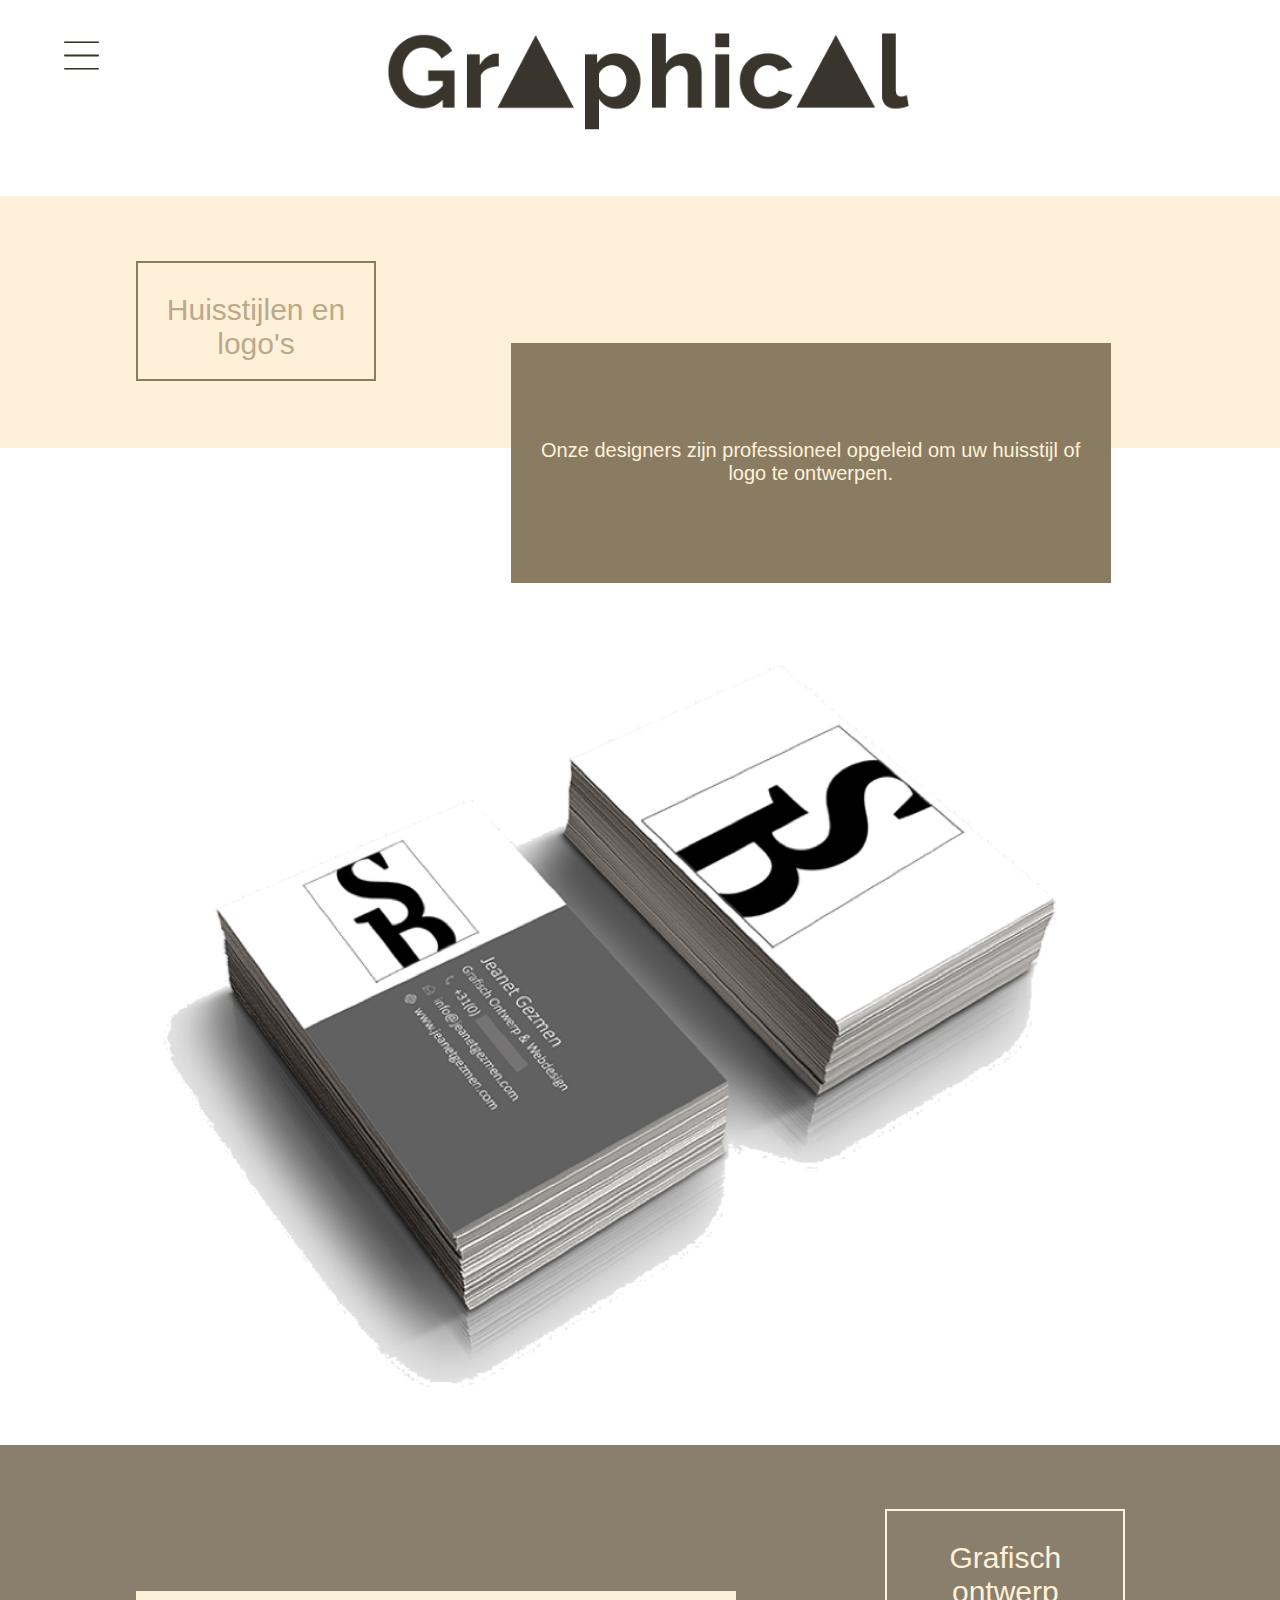
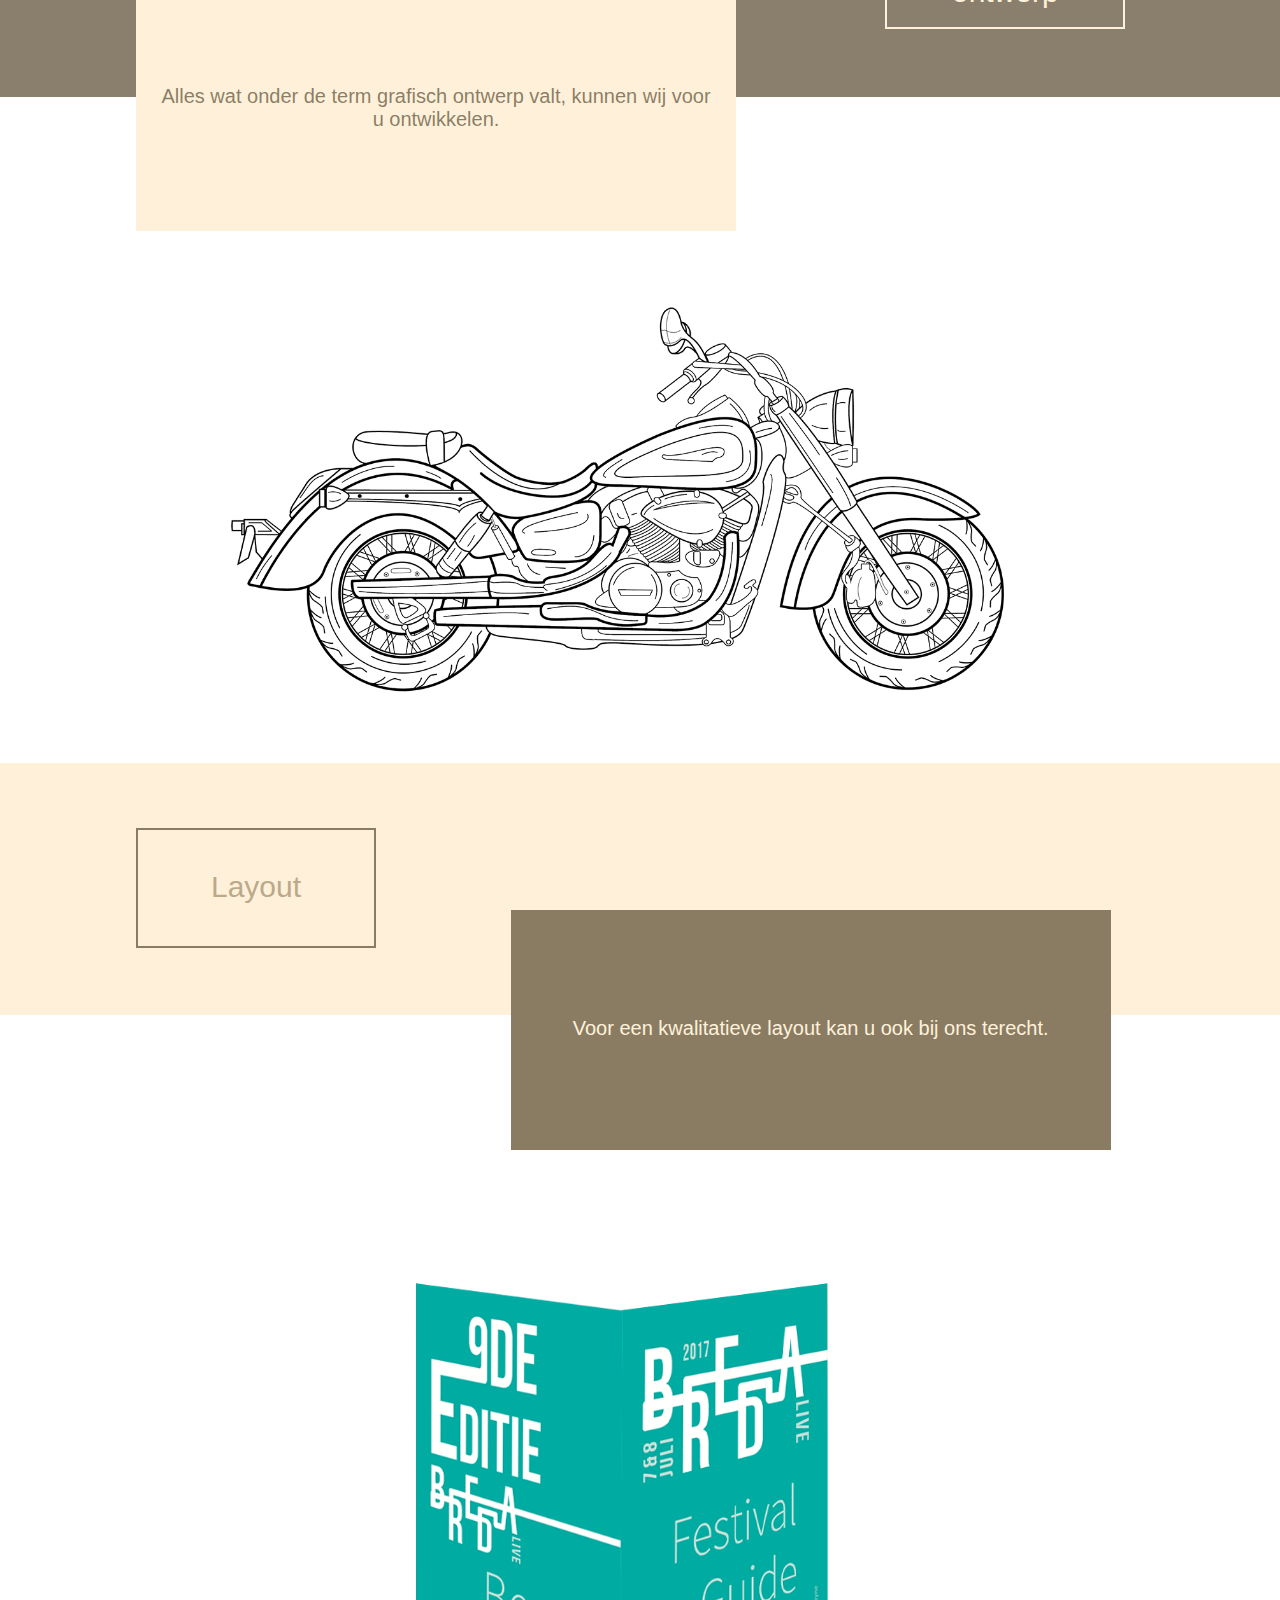
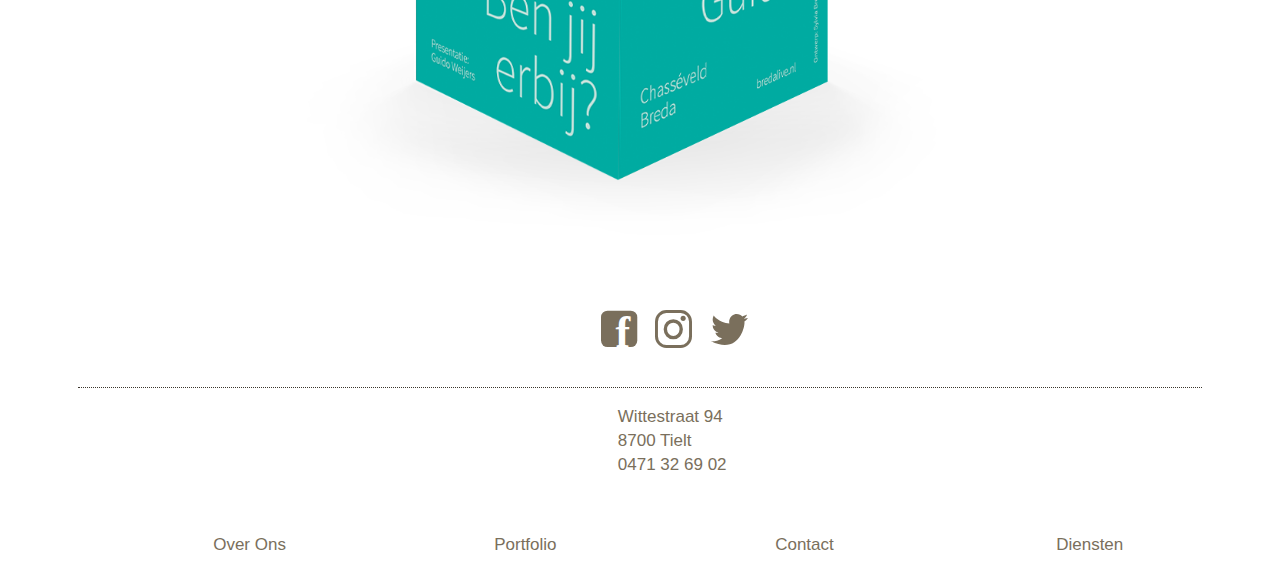
==== commit 1cebefb4: "contactpagina" ====
--- a/index.html
+++ b/index.html
@@ -9,7 +9,7 @@
   <!-- Mobile Viewport -->
   <meta name="viewport" content="width=device-width, initial-scale=1, maximum-scale=1">
   <!-- Most important SEO tag -->
-  <title>HTML5 | Webdesign II | GDM</title>
+  <title>Graphical | Home</title>
   <!-- Other SEO friendly tags -->
   <meta name="description" content="Lees hier alles over nieuwe media, html5 en andere ontwikkelingen in webdevelopment en mobile development. De docenten NMD willen graag hun kennis delen met jou!">
   <meta name="keywords" content="HTML5, JavaScript, jQuery, CSS3">
@@ -63,17 +63,17 @@
       <div class="sf-grid__row">
 
         <div class="sf-grid__column-11">
-          <div class="header"><img class="logo" src="afbeeldingen/logo.svg"></div>
+          <div class="header"><img class="logo" src="afbeeldingen/logo.png"></div>
         </div>
 
 
         <div class="sf-grid__column-6">
           <div id="myNav" class="overlay">
 
-            <!-- Button to close the overlay navigation -->
+
             <a href="javascript:void(0)" class="closebtn" onclick="closeNav()">&times;</a>
 
-            <!-- Overlay content -->
+
             <div class="overlay-content">
               <div class="hoofdmenu" <a href="#">Menu</a>
               </div>
@@ -82,28 +82,31 @@
               <a href="diensten.html">Diensten</a>
               <a href="contact.html">Contact</a>
             </div>
-
-          </div>
-
-
-          <!-- Use any element to open/show the overlay navigation menu -->
-          <span onclick="openNav()"></span>
-          <script>
-            /* Open when someone clicks on the span element */
-            function openNav() {
-              document.getElementById("myNav").style.width = "100%";
-            }
-
-            /* Close when someone clicks on the "x" symbol inside the overlay */
-            function closeNav() {
-              document.getElementById("myNav").style.width = "0%";
-            }
-          </script>
-        </div>
-      </div>
-
-    </div>
-    <!-- /row-->
+          </div>
+        </div>
+      </div>
+    </div>
+
+
+
+    <!-- Use any element to open/show the overlay navigation menu -->
+    <span onclick="openNav()"></span>
+    <script>
+      /* Open when someone clicks on the span element */
+      function openNav() {
+        document.getElementById("myNav").style.width = "100%";
+      }
+
+      /* Close when someone clicks on the "x" symbol inside the overlay */
+      function closeNav() {
+        document.getElementById("myNav").style.width = "0%";
+      }
+    </script>
+  </div>
+  </div>
+
+  </div>
+  <!-- /row-->
 
 
   </div>
@@ -183,25 +186,33 @@
 layout kan u ook bij ons terecht.</span></div>
         </div>
 
-
-
-      </div>
-    </div>
-  </div>
+      </div>
+    </div>
+  </div>
+
+   <div class="sf-grid__wrapper">
+          <div class="sf-grid__container">
+            <div class="sf-grid__row">
+              <div class="sf-grid__column-12">
+                <img class="bredalive" src="afbeeldingen/bredalive.png"></div>
+            </div>
+          </div>
+        </div>
+
   <div class="sf-grid__wrapper">
     <div class="sf-grid__container">
       <div class="sf-grid__row">
         <div class="sf-grid__column-4 sf-grid__offset-4 socialmedia">
           <article class="footer_tekst">
-            <img class="twitter" src="afbeeldingen/twitter.svg">
+            <a href="https://twitter.com/?lang=nl"><img class="twitter" src="afbeeldingen/twitter.svg"></a>
           </article>
-       
+
           <article class="footer_tekst">
-            <img class="instagram" src="afbeeldingen/instagram.svg">
+           <a href="https://www.instagram.com/"><img class="instagram" src="afbeeldingen/instagram.svg"></a>
           </article>
-       
+
           <article class="footer_tekst">
-            <img class="facebook" src="afbeeldingen/facebook.svg">
+            <a href="https://www.facebook.com"><img class="facebook" src="afbeeldingen/facebook.svg"></p></a>
           </article>
         </div>
       </div>
@@ -242,9 +253,9 @@
           </div>
 
           <div class="sf-grid__column-3">
-            <a class="link" href="nieuws.html">
-              <article class="footer_tekst">
-                <p>Nieuws</p>
+            <a class="link" href="diensten.html">
+              <article class="footer_tekst">
+                <p>Diensten</p>
               </article>
           </div>
 
--- a/css/typography.css
+++ b/css/typography.css
@@ -16,12 +16,12 @@
 
 h1{
   font-size: 4em;
-  font-weight: 500;
+  font-weight: 400;
 }
 
 h2{
   font-size:2em;
-  font-weight:400;
+  font-weight:300;
 }
 
  h3{
--- a/css/main.css
+++ b/css/main.css
@@ -34,20 +34,25 @@
 }
 
 h1 {
-  margin-top: 0%;
+  margin-top: 5%;
   color: rgba(109, 95, 71, 0.8);
   text-align: right;
+  line-height: 19%;
+}
+
+hr{
+  border: 1px solid rgba(122, 111, 92, 1);
+    width: 95px;
+    margin-left: 91.5%;
+    margin-top: 6%;
 }
 
 h2 {
-  color: rgba(254, 217, 183, 1);
-  text-align: center;
-}
-
-hr {
-  border: solid 1px rgba(163, 168, 182, 1);
-  width: 200px;
-}
+  color: rgba(186, 169, 139, 1);
+  text-align: left;
+}
+
+
 
 .logo {
   width: 60%;
@@ -100,6 +105,8 @@
   background-color: rgba(138, 124, 99, 1);
   text-align: center;
   margin-top: 20%;
+  padding-left: 3%;
+  padding-right: 3%;
 }
 
 .grafischontwerp {
@@ -108,6 +115,8 @@
   color: rgba(109, 95, 71, 0.8);
   border: rgba(255, 241, 217, 1);
   background-color: rgba(255, 241, 217, 1);
+  padding-left: 3%;
+  padding-right: 3%;
 }
 
 .webdesign {
@@ -122,12 +131,14 @@
   border: 2px solid rgba(255, 241, 217, 1);
 }
 
-.kader_grafischontwerp--default, .kader_huisstijlen--default{
+.kader_grafischontwerp--default,
+.kader_huisstijlen--default {
   height: 120px;
   line-height: 0%;
   margin-top: 18%;
 }
-.kader_webdesign--default{
+
+.kader_webdesign--default {
   height: 120px;
   line-height: 80px;
   margin-top: 18%;
@@ -265,20 +276,18 @@
   padding-bottom: 2%;
 }
 
-footer{
-  border-top: 1px dotted
-   rgba(58, 53, 44, 1);
+footer {
+  border-top: 1px dotted rgba(58, 53, 44, 1);
 }
 
 .link {
   text-decoration: none;
 }
 
-.socialmedia{
+.socialmedia {
   text-align: center;
   display: block;
   margin-left: 27%;
-
 }
 
 .twitter {
@@ -287,27 +296,26 @@
   width: 20%;
   height: 20%;
   float: right;
-  margin-top: 59%;
-  
-}
-.instagram{
+  margin-top: 29%;
+}
+
+.instagram {
   position: relative;
   float: right;
   margin-bottom: 30px;
   width: 20%;
   height: 20%;
-  margin-top: 53%;
+  margin-top: 23%;
   margin-left: 5%;
-  
-}
+}
+
 .facebook {
   position: relative;
   float: right;
   margin-bottom: 30px;
-    margin-top: 50%;
+  margin-top: 10%;
   width: 24%;
   height: 24%;
-  
 }
 
 .vlak {
@@ -344,7 +352,7 @@
   margin-top: 25%;
 }
 
-.vlak4{
+.vlak4 {
   position: relative;
   text-align: center;
   background: rgba(255, 241, 217, 1);
@@ -373,6 +381,13 @@
   width: 100%;
   display: block;
   margin-bottom: 5%;
+}
+
+.bredalive {
+  margin-left: 13%;
+  margin-top: 10%;
+  height: 70%;
+  width: 70%;
 }
 
 .surf {
@@ -513,7 +528,7 @@
 
 .tekst {
   background-color: rgba(186, 169, 139, 1);
-  color:  rgba(58, 53, 44, 1);
+  color: rgba(58, 53, 44, 1);
   padding: 15px;
 }
 
@@ -588,3 +603,69 @@
   /* For IE8 and earlier */
 }
 
+
+/*formulier */
+
+/* Style inputs with type="text", select elements and textareas */
+input[type=text], select, textarea {
+    width: 100%; /* Full width */
+    padding: 12px; /* Some padding */  
+    border: 1px solid rgba(138, 124, 99, 1); /* Gray border */
+    border-radius: 4px; /* Rounded borders */
+    box-sizing: border-box; /* Make sure that padding and width stays in place */
+    margin-top: 6px; /* Add a top margin */
+    margin-bottom: 16px; /* Bottom margin */
+    resize: vertical /* Allow the user to vertically resize the textarea (not horizontally) */
+}
+
+/* Style the submit button with a specific background color etc */
+input[type=verzenden] {
+    background-color: rgba(138, 124, 99, 1);
+    color: white;
+    padding: 12px 10px;
+    border: none;
+    border-radius: 4px;
+    cursor: pointer;
+    text-align: center;
+}
+
+/* When moving the mouse over the submit button, add a darker green color */
+input[type=verzenden]:hover {
+    background-color: rgba(58, 53, 44, 1);
+}
+
+/* Add a background color and some padding around the form */
+.container {
+    border-radius: 5px;
+    background-color:rgba(186, 169, 139, 0.3);
+    padding: 20px;
+    margin-top: 10%;
+}
+
+iframe{
+  margin-left: 17%;
+  margin-top: 10%;
+  margin-bottom: 5%;
+}
+
+.twitter1{
+  height: 8%;
+  width: 8%;
+  margin-bottom: 4.5%;
+}
+
+.instagram1{
+  height: 7%;
+  width: 7%;
+  margin-bottom: 4%;
+  margin-left: 5%;
+}
+
+.facebook1{
+  height: 8%;
+  width: 8%;
+  margin-bottom: 2.5%;
+  margin-left: 5%;
+}
+
+
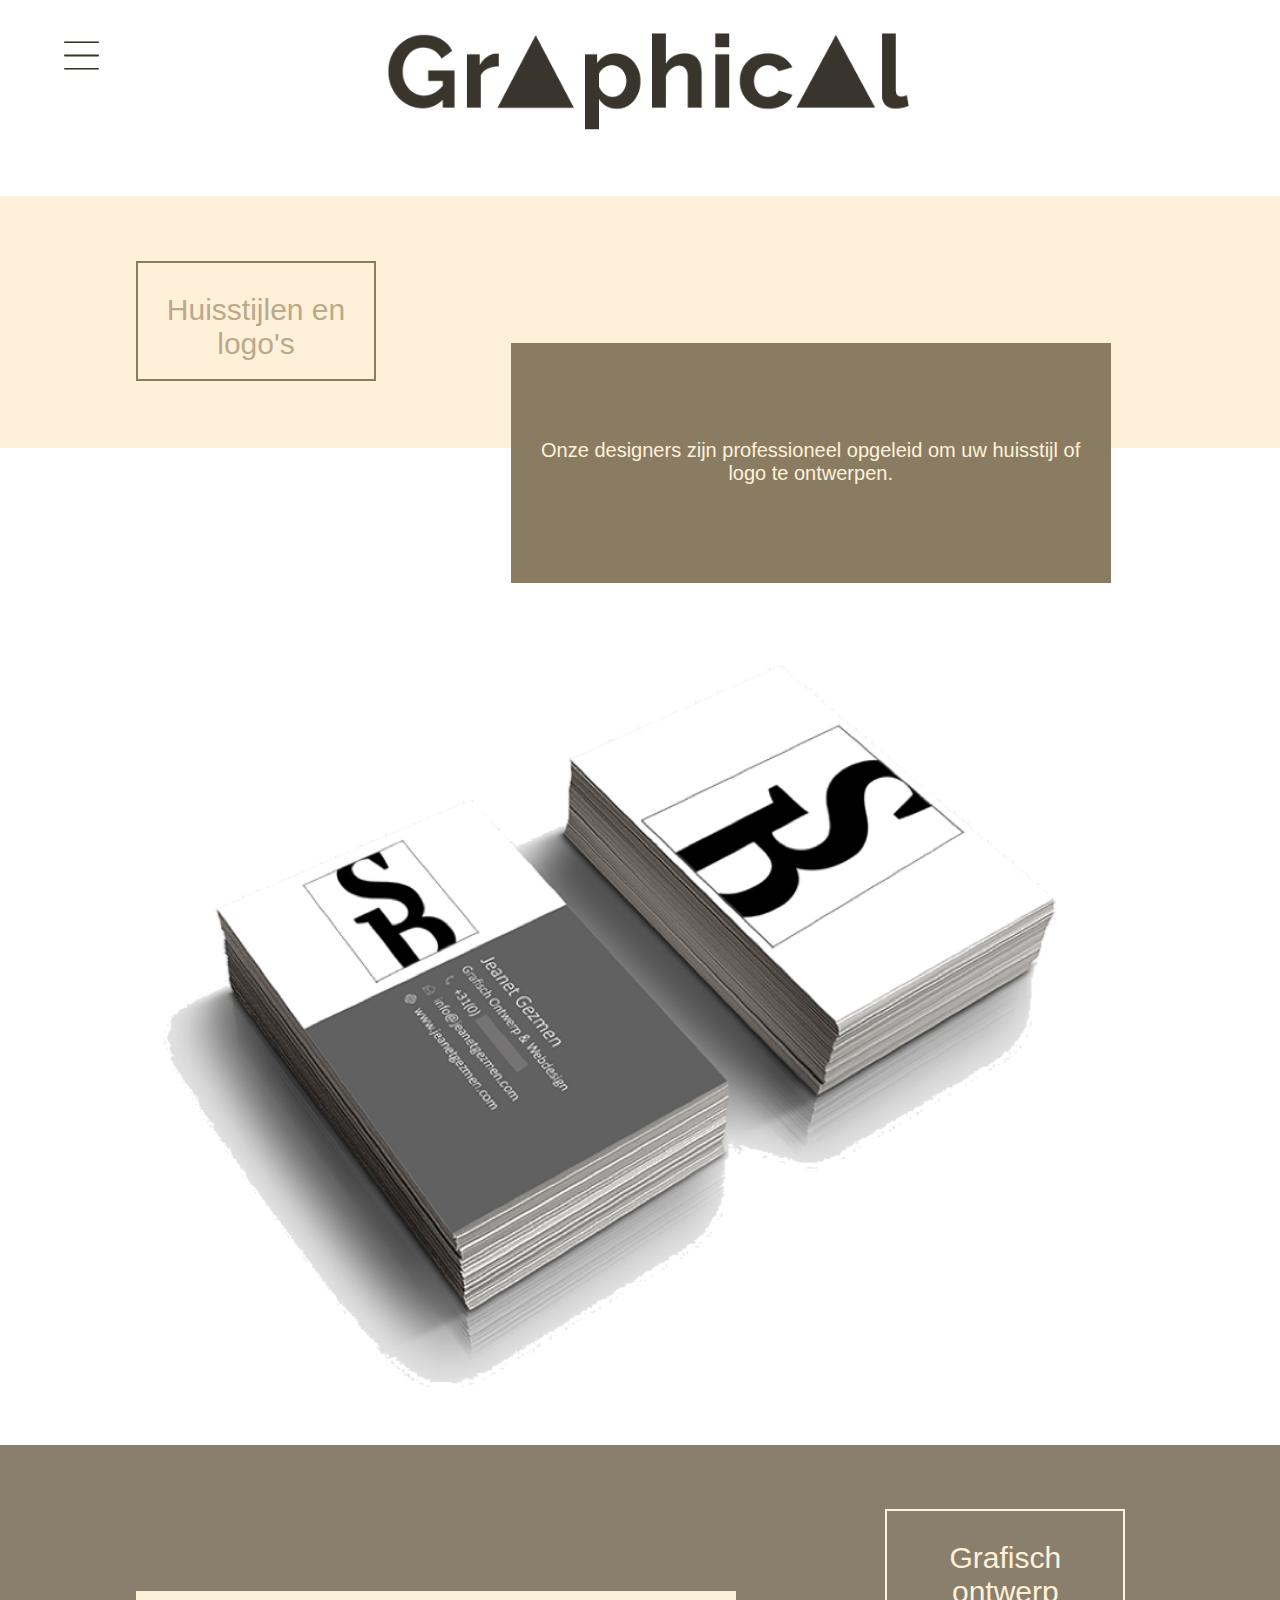
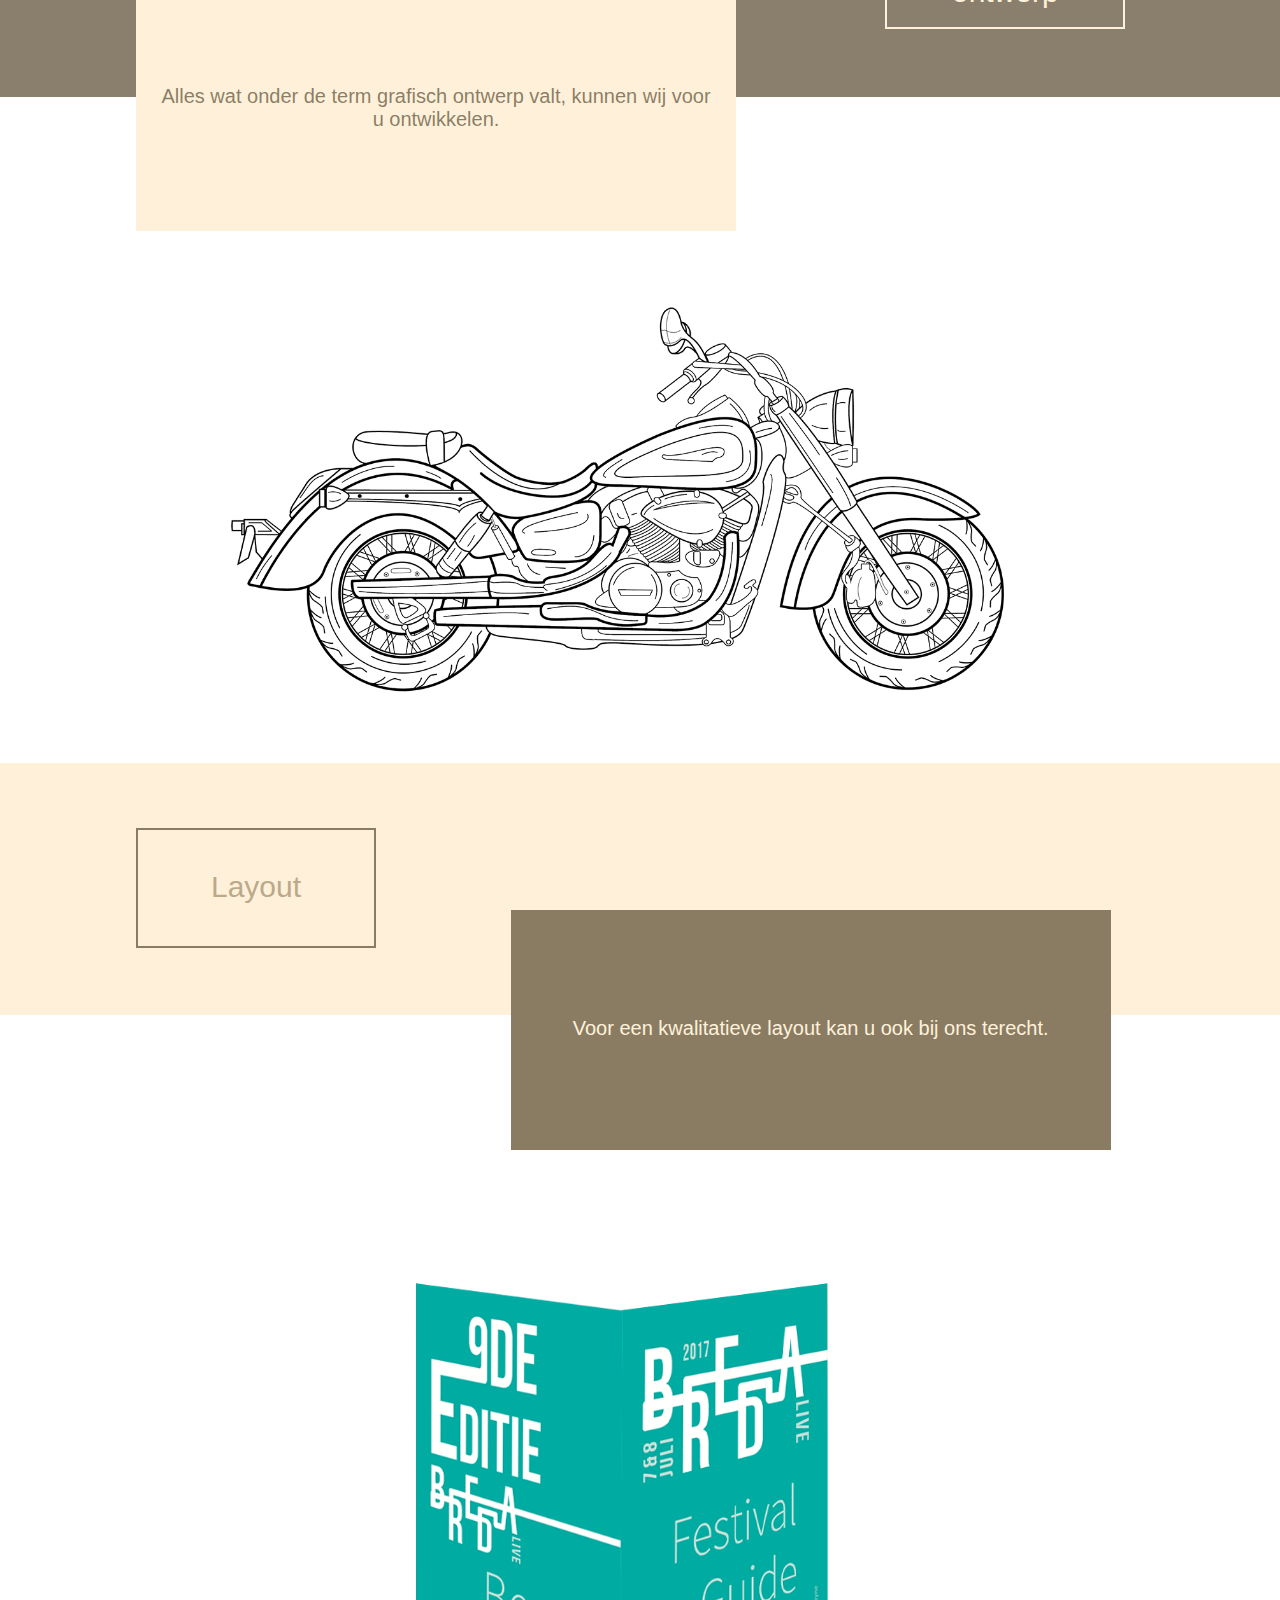
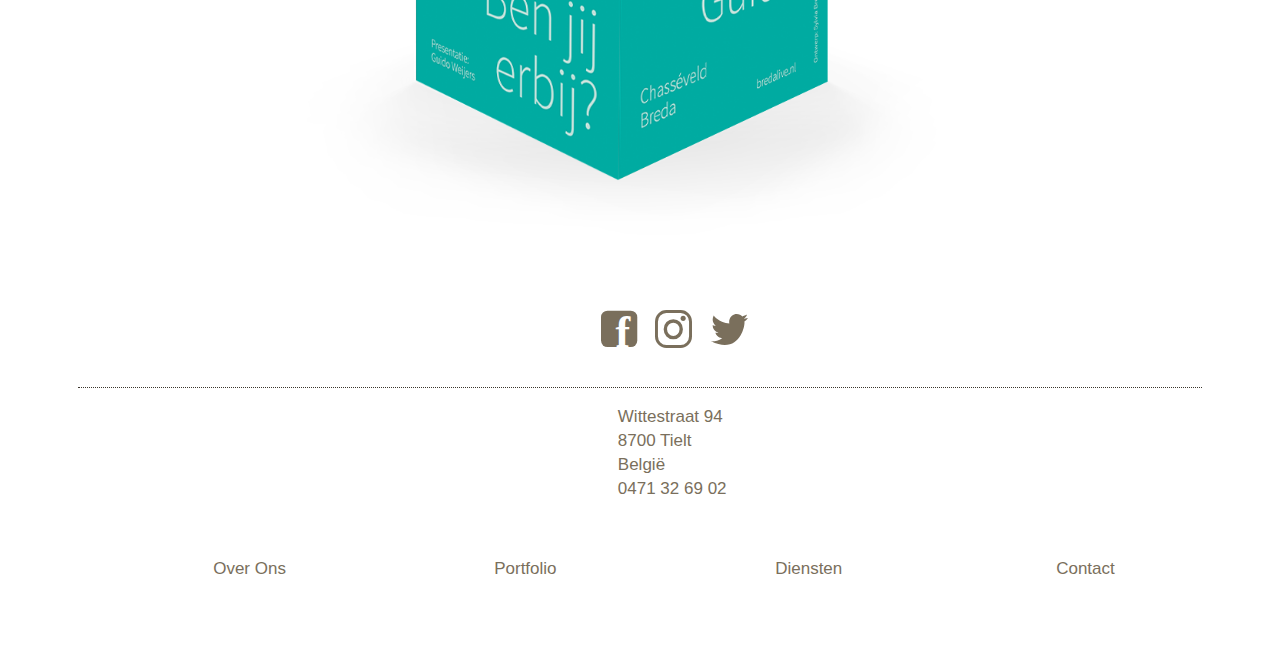
==== commit 17a22b3e: "testupdate" ====
--- a/index.html
+++ b/index.html
@@ -177,7 +177,7 @@
     <div class="sf-grid__container">
       <div class="sf-grid__row">
         <div class="sf-grid__column-4">
-          <a href="webdesign.html">
+          <a href="layout.html">
             <div class="kader kader_webdesign--default"><span>Layout</span></div>
           </a>
         </div>
@@ -190,14 +190,14 @@
     </div>
   </div>
 
-   <div class="sf-grid__wrapper">
-          <div class="sf-grid__container">
-            <div class="sf-grid__row">
-              <div class="sf-grid__column-12">
-                <img class="bredalive" src="afbeeldingen/bredalive.png"></div>
-            </div>
-          </div>
-        </div>
+  <div class="sf-grid__wrapper">
+    <div class="sf-grid__container">
+      <div class="sf-grid__row">
+        <div class="sf-grid__column-12">
+          <img class="bredalive" src="afbeeldingen/bredalive.png"></div>
+      </div>
+    </div>
+  </div>
 
   <div class="sf-grid__wrapper">
     <div class="sf-grid__container">
@@ -208,11 +208,12 @@
           </article>
 
           <article class="footer_tekst">
-           <a href="https://www.instagram.com/"><img class="instagram" src="afbeeldingen/instagram.svg"></a>
+            <a href="https://www.instagram.com/"><img class="instagram" src="afbeeldingen/instagram.svg"></a>
           </article>
 
           <article class="footer_tekst">
-            <a href="https://www.facebook.com"><img class="facebook" src="afbeeldingen/facebook.svg"></p></a>
+            <a href="https://www.facebook.com"><img class="facebook" src="afbeeldingen/facebook.svg"></p>
+            </a>
           </article>
         </div>
       </div>
@@ -227,37 +228,38 @@
         <footer>
           <div class="sf-grid__column-12">
             <article class="footer_tekst">
-              <p>Wittestraat 94 <br> 8700 Tielt<br> 0471 32 69 02</p>
+              <p>Wittestraat 94 <br> 8700 Tielt<br>België<br> 0471 32 69 02</p>
             </article>
           </div>
 
           <div class="sf-grid__column-3">
             <a class="link" href="overons.html">
               <article class="footer_tekst">
-                <p>Over Ons</p>
+                <p class="linkpaginas">Over Ons</p>
               </article>
           </div>
 
           <div class="sf-grid__column-3">
             <a class="link" href="portfolio.html">
               <article class="footer_tekst">
-                <p>Portfolio</p>
+                <p class="linkpaginas">Portfolio</p>
+              </article>
+          </div>
+          <div class="sf-grid__column-3">
+            <a class="link" href="diensten.html">
+              <article class="footer_tekst">
+                <p class="linkpaginas">Diensten</p>
               </article>
           </div>
 
           <div class="sf-grid__column-3">
             <a class="link" href="contact.html">
               <article class="footer_tekst">
-                <p>Contact</p>
-              </article>
-          </div>
-
-          <div class="sf-grid__column-3">
-            <a class="link" href="diensten.html">
-              <article class="footer_tekst">
-                <p>Diensten</p>
-              </article>
-          </div>
+                <p class="linkpaginas">Contact</p>
+              </article>
+          </div>
+
+          
 
 
         </footer>
--- a/css/typography.css
+++ b/css/typography.css
@@ -25,6 +25,11 @@
 }
 
  h3{
+   font-size:30px;
+   font-weight: 400;
+}
+
+h4{
    font-size:30px;
    font-weight: 400;
 }
@@ -90,3 +95,9 @@
   font-weight: 300;
   font-size:25px;
 }
+
+.tekst2, .tekst3{
+  font-weight: 600;
+  font-size:40px;
+}
+
--- a/css/grid.css
+++ b/css/grid.css
@@ -1,46 +1,46 @@
-Skip to content
-Features Business Explore Pricing
-This repository
-Search
-Sign in or Sign up
- Watch 6  Star 0  Fork 1 gdmgent/1617.webd2.local
- Code  Issues 0  Pull requests 0  Projects 0  Pulse  Graphs
-Branch: master Find file Copy path1617.webd2.local/template/css/grid.css
-e1d32ca  28 days ago
-@drdynscript drdynscript Update
-1 contributor
-RawBlameHistory     
-1258 lines (878 sloc)  23.3 KB
+Skip to content Features Business Explore Pricing This repository Search Sign in or Sign up Watch 6 Star 0 Fork 1 gdmgent/1617.webd2.local Code Issues 0 Pull requests 0 Projects 0 Pulse Graphs Branch: master Find file Copy path1617.webd2.local/template/css/grid.css e1d32ca 28 days ago @drdynscript drdynscript Update 1 contributor RawBlameHistory 1258 lines (878 sloc) 23.3 KB
 /**
  * Clear inner floats
  */
+
 .asm-clearfix {
-  zoom: 1; }
-  .asm-clearfix:before, .asm-clearfix:after {
-    content: "\0020";
-    display: block;
-    height: 0;
-    overflow: hidden; }
-  .asm-clearfix:after {
-    clear: both; }
+  zoom: 1;
+}
+
+.asm-clearfix:before,
+.asm-clearfix:after {
+  content: "\0020";
+  display: block;
+  height: 0;
+  overflow: hidden;
+}
+
+.asm-clearfix:after {
+  clear: both;
+}
+
 
 /**
  * Hide text while making it readable for screen readers
  * 1. Needed in WebKit-based browsers because of an implementation bug;
  *    See: https://code.google.com/p/chromium/issues/detail?id=457146
  */
+
 .asm-hide-text {
   overflow: hidden;
   padding: 0;
   /* 1 */
   text-indent: 101%;
-  white-space: nowrap; }
+  white-space: nowrap;
+}
+
 
 /**
  * Hide element while making it readable for screen readers
  * Shamelessly borrowed from HTML5Boilerplate:
  * https://github.com/h5bp/html5-boilerplate/blob/master/src/css/main.css#L119-L133
  */
+
 .asm-visually-hidden {
   border: 0;
   clip: rect(0 0 0 0);
@@ -49,13 +49,18 @@
   overflow: hidden;
   padding: 0;
   position: absolute;
-  width: 1px; }
+  width: 1px;
+}
+
 
 /**
  * Set up a decent box model on the root element
  */
+
 html {
-  box-sizing: border-box; }
+  box-sizing: border-box;
+}
+
 
 /**
  * Make all elements from the DOM inherit from the parent box-sizing
@@ -63,12 +68,19 @@
  * making all elements inheriting from the root box-sizing value
  * See: https://css-tricks.com/inheriting-box-sizing-probably-slightly-better-best-practice/
  */
-*, *::before, *::after {
-  box-sizing: inherit; }
+
+*,
+*::before,
+*::after {
+  box-sizing: inherit;
+}
+
 
 /**
  * Basic styles for links
  */
+
+
 /*a {
   color: $brand-color;
   text-decoration: none;
@@ -78,1195 +90,1459 @@
   }
 }
 */
+
 .sf-grid__container-fluid {
   max-width: 100%;
   margin: 0 auto;
   padding-left: 1rem;
   padding-right: 1rem;
-  zoom: 1; }
-  .sf-grid__container-fluid:before, .sf-grid__container-fluid:after {
-    content: "\0020";
-    display: block;
-    height: 0;
-    overflow: hidden; }
-  .sf-grid__container-fluid:after {
-    clear: both; }
+  zoom: 1;
+}
+
+.sf-grid__container-fluid:before,
+.sf-grid__container-fluid:after {
+  content: "\0020";
+  display: block;
+  height: 0;
+  overflow: hidden;
+}
+
+.sf-grid__container-fluid:after {
+  clear: both;
+}
 
 .sf-grid__container {
   max-width: 71.25rem;
   margin: 0 auto;
   padding-left: 1rem;
   padding-right: 1rem;
-  zoom: 1; }
-  .sf-grid__container:before, .sf-grid__container:after {
-    content: "\0020";
-    display: block;
-    height: 0;
-    overflow: hidden; }
-  .sf-grid__container:after {
-    clear: both; }
+  zoom: 1;
+}
+
+.sf-grid__container:before,
+.sf-grid__container:after {
+  content: "\0020";
+  display: block;
+  height: 0;
+  overflow: hidden;
+}
+
+.sf-grid__container:after {
+  clear: both;
+}
 
 .sf-demo {
-    margin-bottom: 1rem;
-}
+  margin-bottom: 1rem;
+}
+
 .sf-demo *[class*=sf-grid__column] {
-    background: #0AC;
-    height: 86px;
-    border: 2px solid rgba(33, 33, 33, 0.6);
-}
-
-.sf-demo *[class*=sf-grid__column] > div {
-    background: #C07;
-    height: 100%;
+  background: #0AC;
+  height: 86px;
+  border: 2px solid rgba(33, 33, 33, 0.6);
+}
+
+.sf-demo *[class*=sf-grid__column]>div {
+  background: #C07;
+  height: 100%;
 }
 
 .sf-grid__row {
   margin-left: -0.5rem;
   margin-right: -0.5rem;
-  zoom: 1; }
-  .sf-grid__row:before, .sf-grid__row:after {
-    content: "\0020";
-    display: block;
-    height: 0;
-    overflow: hidden; }
-  .sf-grid__row:after {
-    clear: both; }
-
-.sf-grid__column-1, .sf-grid__column-2, .sf-grid__column-3, .sf-grid__column-4, .sf-grid__column-5, .sf-grid__column-6, .sf-grid__column-7, .sf-grid__column-8, .sf-grid__column-9, .sf-grid__column-10, .sf-grid__column-11, .sf-grid__column-12, .sf-grid__column-xxsm-1, .sf-grid__column-xxsm-2, .sf-grid__column-xxsm-3, .sf-grid__column-xxsm-4, .sf-grid__column-xxsm-5, .sf-grid__column-xxsm-6, .sf-grid__column-xxsm-7, .sf-grid__column-xxsm-8, .sf-grid__column-xxsm-9, .sf-grid__column-xxsm-10, .sf-grid__column-xxsm-11, .sf-grid__column-xxsm-12, .sf-grid__column-xsm-1, .sf-grid__column-xsm-2, .sf-grid__column-xsm-3, .sf-grid__column-xsm-4, .sf-grid__column-xsm-5, .sf-grid__column-xsm-6, .sf-grid__column-xsm-7, .sf-grid__column-xsm-8, .sf-grid__column-xsm-9, .sf-grid__column-xsm-10, .sf-grid__column-xsm-11, .sf-grid__column-xsm-12, .sf-grid__column-sm-1, .sf-grid__column-sm-2, .sf-grid__column-sm-3, .sf-grid__column-sm-4, .sf-grid__column-sm-5, .sf-grid__column-sm-6, .sf-grid__column-sm-7, .sf-grid__column-sm-8, .sf-grid__column-sm-9, .sf-grid__column-sm-10, .sf-grid__column-sm-11, .sf-grid__column-sm-12, .sf-grid__column-md-1, .sf-grid__column-md-2, .sf-grid__column-md-3, .sf-grid__column-md-4, .sf-grid__column-md-5, .sf-grid__column-md-6, .sf-grid__column-md-7, .sf-grid__column-md-8, .sf-grid__column-md-9, .sf-grid__column-md-10, .sf-grid__column-md-11, .sf-grid__column-md-12, .sf-grid__column-lg-1, .sf-grid__column-lg-2, .sf-grid__column-lg-3, .sf-grid__column-lg-4, .sf-grid__column-lg-5, .sf-grid__column-lg-6, .sf-grid__column-lg-7, .sf-grid__column-lg-8, .sf-grid__column-lg-9, .sf-grid__column-lg-10, .sf-grid__column-lg-11, .sf-grid__column-lg-12, .sf-grid__column-xlg-1, .sf-grid__column-xlg-2, .sf-grid__column-xlg-3, .sf-grid__column-xlg-4, .sf-grid__column-xlg-5, .sf-grid__column-xlg-6, .sf-grid__column-xlg-7, .sf-grid__column-xlg-8, .sf-grid__column-xlg-9, .sf-grid__column-xlg-10, .sf-grid__column-xlg-11, .sf-grid__column-xlg-12, .sf-grid__column-xxlg-1, .sf-grid__column-xxlg-2, .sf-grid__column-xxlg-3, .sf-grid__column-xxlg-4, .sf-grid__column-xxlg-5, .sf-grid__column-xxlg-6, .sf-grid__column-xxlg-7, .sf-grid__column-xxlg-8, .sf-grid__column-xxlg-9, .sf-grid__column-xxlg-10, .sf-grid__column-xxlg-11, .sf-grid__column-xxlg-12 {
+  zoom: 1;
+}
+
+.sf-grid__row:before,
+.sf-grid__row:after {
+  content: "\0020";
+  display: block;
+  height: 0;
+  overflow: hidden;
+}
+
+.sf-grid__row:after {
+  clear: both;
+}
+
+.sf-grid__column-1,
+.sf-grid__column-2,
+.sf-grid__column-3,
+.sf-grid__column-4,
+.sf-grid__column-5,
+.sf-grid__column-6,
+.sf-grid__column-7,
+.sf-grid__column-8,
+.sf-grid__column-9,
+.sf-grid__column-10,
+.sf-grid__column-11,
+.sf-grid__column-12,
+.sf-grid__column-xxsm-1,
+.sf-grid__column-xxsm-2,
+.sf-grid__column-xxsm-3,
+.sf-grid__column-xxsm-4,
+.sf-grid__column-xxsm-5,
+.sf-grid__column-xxsm-6,
+.sf-grid__column-xxsm-7,
+.sf-grid__column-xxsm-8,
+.sf-grid__column-xxsm-9,
+.sf-grid__column-xxsm-10,
+.sf-grid__column-xxsm-11,
+.sf-grid__column-xxsm-12,
+.sf-grid__column-xsm-1,
+.sf-grid__column-xsm-2,
+.sf-grid__column-xsm-3,
+.sf-grid__column-xsm-4,
+.sf-grid__column-xsm-5,
+.sf-grid__column-xsm-6,
+.sf-grid__column-xsm-7,
+.sf-grid__column-xsm-8,
+.sf-grid__column-xsm-9,
+.sf-grid__column-xsm-10,
+.sf-grid__column-xsm-11,
+.sf-grid__column-xsm-12,
+.sf-grid__column-sm-1,
+.sf-grid__column-sm-2,
+.sf-grid__column-sm-3,
+.sf-grid__column-sm-4,
+.sf-grid__column-sm-5,
+.sf-grid__column-sm-6,
+.sf-grid__column-sm-7,
+.sf-grid__column-sm-8,
+.sf-grid__column-sm-9,
+.sf-grid__column-sm-10,
+.sf-grid__column-sm-11,
+.sf-grid__column-sm-12,
+.sf-grid__column-md-1,
+.sf-grid__column-md-2,
+.sf-grid__column-md-3,
+.sf-grid__column-md-4,
+.sf-grid__column-md-5,
+.sf-grid__column-md-6,
+.sf-grid__column-md-7,
+.sf-grid__column-md-8,
+.sf-grid__column-md-9,
+.sf-grid__column-md-10,
+.sf-grid__column-md-11,
+.sf-grid__column-md-12,
+.sf-grid__column-lg-1,
+.sf-grid__column-lg-2,
+.sf-grid__column-lg-3,
+.sf-grid__column-lg-4,
+.sf-grid__column-lg-5,
+.sf-grid__column-lg-6,
+.sf-grid__column-lg-7,
+.sf-grid__column-lg-8,
+.sf-grid__column-lg-9,
+.sf-grid__column-lg-10,
+.sf-grid__column-lg-11,
+.sf-grid__column-lg-12,
+.sf-grid__column-xlg-1,
+.sf-grid__column-xlg-2,
+.sf-grid__column-xlg-3,
+.sf-grid__column-xlg-4,
+.sf-grid__column-xlg-5,
+.sf-grid__column-xlg-6,
+.sf-grid__column-xlg-7,
+.sf-grid__column-xlg-8,
+.sf-grid__column-xlg-9,
+.sf-grid__column-xlg-10,
+.sf-grid__column-xlg-11,
+.sf-grid__column-xlg-12,
+.sf-grid__column-xxlg-1,
+.sf-grid__column-xxlg-2,
+.sf-grid__column-xxlg-3,
+.sf-grid__column-xxlg-4,
+.sf-grid__column-xxlg-5,
+.sf-grid__column-xxlg-6,
+.sf-grid__column-xxlg-7,
+.sf-grid__column-xxlg-8,
+.sf-grid__column-xxlg-9,
+.sf-grid__column-xxlg-10,
+.sf-grid__column-xxlg-11,
+.sf-grid__column-xxlg-12 {
   position: relative;
   float: left;
   padding-left: 0.5rem;
   padding-right: 0.5rem;
   width: 100%;
   min-height: 1px;
-  overflow: hidden; }
+  overflow: hidden;
+}
 
 .sf-grid__column-1 {
-  width: 8.33333%; }
+  width: 8.33333%;
+}
 
 .sf-grid__column-2 {
-  width: 16.66667%; }
+  width: 16.66667%;
+}
 
 .sf-grid__column-3 {
-  width: 25%; }
+  width: 25%;
+}
 
 .sf-grid__column-4 {
-  width: 33.33333%; }
+  width: 33.33333%;
+}
 
 .sf-grid__column-5 {
-  width: 41.66667%; }
+  width: 41.66667%;
+}
 
 .sf-grid__column-6 {
-  width: 50%; }
+  width: 50%;
+}
 
 .sf-grid__column-7 {
-  width: 58.33333%; }
+  width: 58.33333%;
+}
 
 .sf-grid__column-8 {
-  width: 66.66667%; }
+  width: 66.66667%;
+}
 
 .sf-grid__column-9 {
-  width: 75%; }
+  width: 75%;
+}
 
 .sf-grid__column-10 {
-  width: 83.33333%; }
+  width: 83.33333%;
+}
 
 .sf-grid__column-11 {
-  width: 91.66667%; }
+  width: 91.66667%;
+}
 
 .sf-grid__column-12 {
-  width: 100%; }
+  width: 100%;
+}
 
 .sf-grid__offset-1 {
-  margin-left: 8.33333%; }
+  margin-left: 8.33333%;
+}
 
 .sf-grid__offset-2 {
-  margin-left: 16.66667%; }
+  margin-left: 16.66667%;
+}
 
 .sf-grid__offset-3 {
-  margin-left: 25%; }
+  margin-left: 25%;
+}
 
 .sf-grid__offset-4 {
-  margin-left: 33.33333%; }
+  margin-left: 33.33333%;
+}
 
 .sf-grid__offset-5 {
-  margin-left: 41.66667%; }
+  margin-left: 41.66667%;
+}
 
 .sf-grid__offset-6 {
-  margin-left: 50%; }
+  margin-left: 50%;
+}
 
 .sf-grid__offset-7 {
-  margin-left: 58.33333%; }
+  margin-left: 58.33333%;
+}
 
 .sf-grid__offset-8 {
-  margin-left: 66.66667%; }
+  margin-left: 66.66667%;
+}
 
 .sf-grid__offset-9 {
-  margin-left: 75%; }
+  margin-left: 75%;
+}
 
 .sf-grid__offset-10 {
-  margin-left: 83.33333%; }
+  margin-left: 83.33333%;
+}
 
 .sf-grid__offset-11 {
-  margin-left: 91.66667%; }
+  margin-left: 91.66667%;
+}
 
 .sf-grid__push-1 {
-  left: 8.33333%; }
+  left: 8.33333%;
+}
 
 .sf-grid__push-2 {
-  left: 16.66667%; }
+  left: 16.66667%;
+}
 
 .sf-grid__push-3 {
-  left: 25%; }
+  left: 25%;
+}
 
 .sf-grid__push-4 {
-  left: 33.33333%; }
+  left: 33.33333%;
+}
 
 .sf-grid__push-5 {
-  left: 41.66667%; }
+  left: 41.66667%;
+}
 
 .sf-grid__push-6 {
-  left: 50%; }
+  left: 50%;
+}
 
 .sf-grid__push-7 {
-  left: 58.33333%; }
+  left: 58.33333%;
+}
 
 .sf-grid__push-8 {
-  left: 66.66667%; }
+  left: 66.66667%;
+}
 
 .sf-grid__push-9 {
-  left: 75%; }
+  left: 75%;
+}
 
 .sf-grid__push-10 {
-  left: 83.33333%; }
+  left: 83.33333%;
+}
 
 .sf-grid__push-11 {
-  left: 91.66667%; }
+  left: 91.66667%;
+}
 
 .sf-grid__pull-1 {
-  right: 8.33333%; }
+  right: 8.33333%;
+}
 
 .sf-grid__pull-2 {
-  right: 16.66667%; }
+  right: 16.66667%;
+}
 
 .sf-grid__pull-3 {
-  right: 25%; }
+  right: 25%;
+}
 
 .sf-grid__pull-4 {
-  right: 33.33333%; }
+  right: 33.33333%;
+}
 
 .sf-grid__pull-5 {
-  right: 41.66667%; }
+  right: 41.66667%;
+}
 
 .sf-grid__pull-6 {
-  right: 50%; }
+  right: 50%;
+}
 
 .sf-grid__pull-7 {
-  right: 58.33333%; }
+  right: 58.33333%;
+}
 
 .sf-grid__pull-8 {
-  right: 66.66667%; }
+  right: 66.66667%;
+}
 
 .sf-grid__pull-9 {
-  right: 75%; }
+  right: 75%;
+}
 
 .sf-grid__pull-10 {
-  right: 83.33333%; }
+  right: 83.33333%;
+}
 
 .sf-grid__pull-11 {
-  right: 91.66667%; }
+  right: 91.66667%;
+}
 
 .sf-grid__hidden {
-  display: none; }
+  display: none;
+}
 
 .sf-grid__visible {
-  display: block; }
+  display: block;
+}
 
 @media (min-width: 0) {
   .sf-grid__column-xxsm-1 {
-    width: 8.33333%; }
-
+    width: 8.33333%;
+  }
   .sf-grid__column-xxsm-2 {
-    width: 16.66667%; }
-
+    width: 16.66667%;
+  }
   .sf-grid__column-xxsm-3 {
-    width: 25%; }
-
+    width: 25%;
+  }
   .sf-grid__column-xxsm-4 {
-    width: 33.33333%; }
-
+    width: 33.33333%;
+  }
   .sf-grid__column-xxsm-5 {
-    width: 41.66667%; }
-
+    width: 41.66667%;
+  }
   .sf-grid__column-xxsm-6 {
-    width: 50%; }
-
+    width: 50%;
+  }
   .sf-grid__column-xxsm-7 {
-    width: 58.33333%; }
-
+    width: 58.33333%;
+  }
   .sf-grid__column-xxsm-8 {
-    width: 66.66667%; }
-
+    width: 66.66667%;
+  }
   .sf-grid__column-xxsm-9 {
-    width: 75%; }
-
+    width: 75%;
+  }
   .sf-grid__column-xxsm-10 {
-    width: 83.33333%; }
-
+    width: 83.33333%;
+  }
   .sf-grid__column-xxsm-11 {
-    width: 91.66667%; }
-
+    width: 91.66667%;
+  }
   .sf-grid__column-xxsm-12 {
-    width: 100%; }
-
+    width: 100%;
+  }
   .sf-grid__offset-xxsm-1 {
-    margin-left: 8.33333%; }
-
+    margin-left: 8.33333%;
+  }
   .sf-grid__offset-xxsm-2 {
-    margin-left: 16.66667%; }
-
+    margin-left: 16.66667%;
+  }
   .sf-grid__offset-xxsm-3 {
-    margin-left: 25%; }
-
+    margin-left: 25%;
+  }
   .sf-grid__offset-xxsm-4 {
-    margin-left: 33.33333%; }
-
+    margin-left: 33.33333%;
+  }
   .sf-grid__offset-xxsm-5 {
-    margin-left: 41.66667%; }
-
+    margin-left: 41.66667%;
+  }
   .sf-grid__offset-xxsm-6 {
-    margin-left: 50%; }
-
+    margin-left: 50%;
+  }
   .sf-grid__offset-xxsm-7 {
-    margin-left: 58.33333%; }
-
+    margin-left: 58.33333%;
+  }
   .sf-grid__offset-xxsm-8 {
-    margin-left: 66.66667%; }
-
+    margin-left: 66.66667%;
+  }
   .sf-grid__offset-xxsm-9 {
-    margin-left: 75%; }
-
+    margin-left: 75%;
+  }
   .sf-grid__offset-xxsm-10 {
-    margin-left: 83.33333%; }
-
+    margin-left: 83.33333%;
+  }
   .sf-grid__offset-xxsm-11 {
-    margin-left: 91.66667%; }
-
+    margin-left: 91.66667%;
+  }
   .sf-grid__push-xxsm-1 {
-    left: 8.33333%; }
-
+    left: 8.33333%;
+  }
   .sf-grid__push-xxsm-2 {
-    left: 16.66667%; }
-
+    left: 16.66667%;
+  }
   .sf-grid__push-xxsm-3 {
-    left: 25%; }
-
+    left: 25%;
+  }
   .sf-grid__push-xxsm-4 {
-    left: 33.33333%; }
-
+    left: 33.33333%;
+  }
   .sf-grid__push-xxsm-5 {
-    left: 41.66667%; }
-
+    left: 41.66667%;
+  }
   .sf-grid__push-xxsm-6 {
-    left: 50%; }
-
+    left: 50%;
+  }
   .sf-grid__push-xxsm-7 {
-    left: 58.33333%; }
-
+    left: 58.33333%;
+  }
   .sf-grid__push-xxsm-8 {
-    left: 66.66667%; }
-
+    left: 66.66667%;
+  }
   .sf-grid__push-xxsm-9 {
-    left: 75%; }
-
+    left: 75%;
+  }
   .sf-grid__push-xxsm-10 {
-    left: 83.33333%; }
-
+    left: 83.33333%;
+  }
   .sf-grid__push-xxsm-11 {
-    left: 91.66667%; }
-
+    left: 91.66667%;
+  }
   .sf-grid__pull-xxsm-1 {
-    right: 8.33333%; }
-
+    right: 8.33333%;
+  }
   .sf-grid__pull-xxsm-2 {
-    right: 16.66667%; }
-
+    right: 16.66667%;
+  }
   .sf-grid__pull-xxsm-3 {
-    right: 25%; }
-
+    right: 25%;
+  }
   .sf-grid__pull-xxsm-4 {
-    right: 33.33333%; }
-
+    right: 33.33333%;
+  }
   .sf-grid__pull-xxsm-5 {
-    right: 41.66667%; }
-
+    right: 41.66667%;
+  }
   .sf-grid__pull-xxsm-6 {
-    right: 50%; }
-
+    right: 50%;
+  }
   .sf-grid__pull-xxsm-7 {
-    right: 58.33333%; }
-
+    right: 58.33333%;
+  }
   .sf-grid__pull-xxsm-8 {
-    right: 66.66667%; }
-
+    right: 66.66667%;
+  }
   .sf-grid__pull-xxsm-9 {
-    right: 75%; }
-
+    right: 75%;
+  }
   .sf-grid__pull-xxsm-10 {
-    right: 83.33333%; }
-
+    right: 83.33333%;
+  }
   .sf-grid__pull-xxsm-11 {
-    right: 91.66667%; }
-
+    right: 91.66667%;
+  }
   .sf-grid__hidden-xxsm {
-    display: none; }
-
+    display: none;
+  }
   .sf-grid__visible-xxsm {
-    display: block; } }
+    display: block;
+  }
+}
+
 @media (min-width: 20rem) {
   .sf-grid__column-xsm-1 {
-    width: 8.33333%; }
-
+    width: 8.33333%;
+  }
   .sf-grid__column-xsm-2 {
-    width: 16.66667%; }
-
+    width: 16.66667%;
+  }
   .sf-grid__column-xsm-3 {
-    width: 25%; }
+    width: 25%;
+  }
   .sf-grid__column-xsm-4 {
-    width: 33.33333%; }
-
+    width: 33.33333%;
+  }
   .sf-grid__column-xsm-5 {
-    width: 41.66667%; }
-
+    width: 41.66667%;
+  }
   .sf-grid__column-xsm-6 {
-    width: 50%; }
-
+    width: 50%;
+  }
   .sf-grid__column-xsm-7 {
-    width: 58.33333%; }
-
+    width: 58.33333%;
+  }
   .sf-grid__column-xsm-8 {
-    width: 66.66667%; }
-
+    width: 66.66667%;
+  }
   .sf-grid__column-xsm-9 {
-    width: 75%; }
-
+    width: 75%;
+  }
   .sf-grid__column-xsm-10 {
-    width: 83.33333%; }
-
+    width: 83.33333%;
+  }
   .sf-grid__column-xsm-11 {
-    width: 91.66667%; }
-
+    width: 91.66667%;
+  }
   .sf-grid__column-xsm-12 {
-    width: 100%; }
-
+    width: 100%;
+  }
   .sf-grid__offset-xsm-1 {
-    margin-left: 8.33333%; }
-
+    margin-left: 8.33333%;
+  }
   .sf-grid__offset-xsm-2 {
-    margin-left: 16.66667%; }
-
+    margin-left: 16.66667%;
+  }
   .sf-grid__offset-xsm-3 {
-    margin-left: 25%; }
-
+    margin-left: 25%;
+  }
   .sf-grid__offset-xsm-4 {
-    margin-left: 33.33333%; }
-
+    margin-left: 33.33333%;
+  }
   .sf-grid__offset-xsm-5 {
-    margin-left: 41.66667%; }
-
+    margin-left: 41.66667%;
+  }
   .sf-grid__offset-xsm-6 {
-    margin-left: 50%; }
-
+    margin-left: 50%;
+  }
   .sf-grid__offset-xsm-7 {
-    margin-left: 58.33333%; }
-
+    margin-left: 58.33333%;
+  }
   .sf-grid__offset-xsm-8 {
-    margin-left: 66.66667%; }
-
+    margin-left: 66.66667%;
+  }
   .sf-grid__offset-xsm-9 {
-    margin-left: 75%; }
-
+    margin-left: 75%;
+  }
   .sf-grid__offset-xsm-10 {
-    margin-left: 83.33333%; }
-
+    margin-left: 83.33333%;
+  }
   .sf-grid__offset-xsm-11 {
-    margin-left: 91.66667%; }
-
+    margin-left: 91.66667%;
+  }
   .sf-grid__push-xsm-1 {
-    left: 8.33333%; }
-
+    left: 8.33333%;
+  }
   .sf-grid__push-xsm-2 {
-    left: 16.66667%; }
-
+    left: 16.66667%;
+  }
   .sf-grid__push-xsm-3 {
-    left: 25%; }
-
+    left: 25%;
+  }
   .sf-grid__push-xsm-4 {
-    left: 33.33333%; }
-
+    left: 33.33333%;
+  }
   .sf-grid__push-xsm-5 {
-    left: 41.66667%; }
-
+    left: 41.66667%;
+  }
   .sf-grid__push-xsm-6 {
-    left: 50%; }
-
+    left: 50%;
+  }
   .sf-grid__push-xsm-7 {
-    left: 58.33333%; }
-
+    left: 58.33333%;
+  }
   .sf-grid__push-xsm-8 {
-    left: 66.66667%; }
-
+    left: 66.66667%;
+  }
   .sf-grid__push-xsm-9 {
-    left: 75%; }
-
+    left: 75%;
+  }
   .sf-grid__push-xsm-10 {
-    left: 83.33333%; }
-
+    left: 83.33333%;
+  }
   .sf-grid__push-xsm-11 {
-    left: 91.66667%; }
-
+    left: 91.66667%;
+  }
   .sf-grid__pull-xsm-1 {
-    right: 8.33333%; }
-
+    right: 8.33333%;
+  }
   .sf-grid__pull-xsm-2 {
-    right: 16.66667%; }
-
+    right: 16.66667%;
+  }
   .sf-grid__pull-xsm-3 {
-    right: 25%; }
-
+    right: 25%;
+  }
   .sf-grid__pull-xsm-4 {
-    right: 33.33333%; }
-
+    right: 33.33333%;
+  }
   .sf-grid__pull-xsm-5 {
-    right: 41.66667%; }
-
+    right: 41.66667%;
+  }
   .sf-grid__pull-xsm-6 {
-    right: 50%; }
-
+    right: 50%;
+  }
   .sf-grid__pull-xsm-7 {
-    right: 58.33333%; }
-
+    right: 58.33333%;
+  }
   .sf-grid__pull-xsm-8 {
-    right: 66.66667%; }
-
+    right: 66.66667%;
+  }
   .sf-grid__pull-xsm-9 {
-    right: 75%; }
-
+    right: 75%;
+  }
   .sf-grid__pull-xsm-10 {
-    right: 83.33333%; }
-
+    right: 83.33333%;
+  }
   .sf-grid__pull-xsm-11 {
-    right: 91.66667%; }
-
+    right: 91.66667%;
+  }
   .sf-grid__hidden-xsm {
-    display: none; }
-
+    display: none;
+  }
   .sf-grid__visible-xsm {
-    display: block; } }
+    display: block;
+  }
+}
+
 @media (min-width: 30rem) {
   .sf-grid__column-sm-1 {
-    width: 8.33333%; }
-
+    width: 8.33333%;
+  }
   .sf-grid__column-sm-2 {
-    width: 16.66667%; }
-
+    width: 16.66667%;
+  }
   .sf-grid__column-sm-3 {
-    width: 25%; }
-
+    width: 25%;
+  }
   .sf-grid__column-sm-4 {
-    width: 33.33333%; }
-
+    width: 33.33333%;
+  }
   .sf-grid__column-sm-5 {
-    width: 41.66667%; }
-
+    width: 41.66667%;
+  }
   .sf-grid__column-sm-6 {
-    width: 50%; }
-
+    width: 50%;
+  }
   .sf-grid__column-sm-7 {
-    width: 58.33333%; }
-
+    width: 58.33333%;
+  }
   .sf-grid__column-sm-8 {
-    width: 66.66667%; }
-
+    width: 66.66667%;
+  }
   .sf-grid__column-sm-9 {
-    width: 75%; }
-
+    width: 75%;
+  }
   .sf-grid__column-sm-10 {
-    width: 83.33333%; }
-
+    width: 83.33333%;
+  }
   .sf-grid__column-sm-11 {
-    width: 91.66667%; }
-
+    width: 91.66667%;
+  }
   .sf-grid__column-sm-12 {
-    width: 100%; }
-
+    width: 100%;
+  }
   .sf-grid__offset-sm-1 {
-    margin-left: 8.33333%; }
-
+    margin-left: 8.33333%;
+  }
   .sf-grid__offset-sm-2 {
-    margin-left: 16.66667%; }
-
+    margin-left: 16.66667%;
+  }
   .sf-grid__offset-sm-3 {
-    margin-left: 25%; }
-
+    margin-left: 25%;
+  }
   .sf-grid__offset-sm-4 {
-    margin-left: 33.33333%; }
-
+    margin-left: 33.33333%;
+  }
   .sf-grid__offset-sm-5 {
-    margin-left: 41.66667%; }
-
+    margin-left: 41.66667%;
+  }
   .sf-grid__offset-sm-6 {
-    margin-left: 50%; }
-
+    margin-left: 50%;
+  }
   .sf-grid__offset-sm-7 {
-    margin-left: 58.33333%; }
-
+    margin-left: 58.33333%;
+  }
   .sf-grid__offset-sm-8 {
-    margin-left: 66.66667%; }
-
+    margin-left: 66.66667%;
+  }
   .sf-grid__offset-sm-9 {
-    margin-left: 75%; }
-
+    margin-left: 75%;
+  }
   .sf-grid__offset-sm-10 {
-    margin-left: 83.33333%; }
-
+    margin-left: 83.33333%;
+  }
   .sf-grid__offset-sm-11 {
-    margin-left: 91.66667%; }
-
+    margin-left: 91.66667%;
+  }
   .sf-grid__push-sm-1 {
-    left: 8.33333%; }
-
+    left: 8.33333%;
+  }
   .sf-grid__push-sm-2 {
-    left: 16.66667%; }
-
+    left: 16.66667%;
+  }
   .sf-grid__push-sm-3 {
-    left: 25%; }
-
+    left: 25%;
+  }
   .sf-grid__push-sm-4 {
-    left: 33.33333%; }
-
+    left: 33.33333%;
+  }
   .sf-grid__push-sm-5 {
-    left: 41.66667%; }
-
+    left: 41.66667%;
+  }
   .sf-grid__push-sm-6 {
-    left: 50%; }
-
+    left: 50%;
+  }
   .sf-grid__push-sm-7 {
-    left: 58.33333%; }
-
+    left: 58.33333%;
+  }
   .sf-grid__push-sm-8 {
-    left: 66.66667%; }
-
+    left: 66.66667%;
+  }
   .sf-grid__push-sm-9 {
-    left: 75%; }
-
+    left: 75%;
+  }
   .sf-grid__push-sm-10 {
-    left: 83.33333%; }
-
+    left: 83.33333%;
+  }
   .sf-grid__push-sm-11 {
-    left: 91.66667%; }
-
+    left: 91.66667%;
+  }
   .sf-grid__pull-sm-1 {
-    right: 8.33333%; }
-
+    right: 8.33333%;
+  }
   .sf-grid__pull-sm-2 {
-    right: 16.66667%; }
-
+    right: 16.66667%;
+  }
   .sf-grid__pull-sm-3 {
-    right: 25%; }
-
+    right: 25%;
+  }
   .sf-grid__pull-sm-4 {
-    right: 33.33333%; }
-
+    right: 33.33333%;
+  }
   .sf-grid__pull-sm-5 {
-    right: 41.66667%; }
-
+    right: 41.66667%;
+  }
   .sf-grid__pull-sm-6 {
-    right: 50%; }
-
+    right: 50%;
+  }
   .sf-grid__pull-sm-7 {
-    right: 58.33333%; }
-
+    right: 58.33333%;
+  }
   .sf-grid__pull-sm-8 {
-    right: 66.66667%; }
-
+    right: 66.66667%;
+  }
   .sf-grid__pull-sm-9 {
-    right: 75%; }
-
+    right: 75%;
+  }
   .sf-grid__pull-sm-10 {
-    right: 83.33333%; }
-
+    right: 83.33333%;
+  }
   .sf-grid__pull-sm-11 {
-    right: 91.66667%; }
-
+    right: 91.66667%;
+  }
   .sf-grid__hidden-sm {
-    display: none; }
-
+    display: none;
+  }
   .sf-grid__visible-sm {
-    display: block; } }
+    display: block;
+  }
+}
+
 @media (min-width: 42.5rem) {
   .sf-grid__column-md-1 {
-    width: 8.33333%; }
-
+    width: 8.33333%;
+  }
   .sf-grid__column-md-2 {
-    width: 16.66667%; }
-
+    width: 16.66667%;
+  }
   .sf-grid__column-md-3 {
-    width: 25%; }
-
+    width: 25%;
+  }
   .sf-grid__column-md-4 {
-    width: 33.33333%; }
-
+    width: 33.33333%;
+  }
   .sf-grid__column-md-5 {
-    width: 41.66667%; }}
-
-  .sf-grid__column-md-6 {
-    width: 50%; }
-
-  .sf-grid__column-md-7 {
-    width: 58.33333%; }
-
-  .sf-grid__column-md-8 {
-    width: 66.66667%; }
-
-  .sf-grid__column-md-9 {
-    width: 75%; }
-
-  .sf-grid__column-md-10 {
-    width: 83.33333%; }
-
-  .sf-grid__column-md-11 {
-    width: 91.66667%; }
-
-  .sf-grid__column-md-12 {
-    width: 100%; }
-
-  .sf-grid__offset-md-1 {
-    margin-left: 8.33333%; }
-
-  .sf-grid__offset-md-2 {
-    margin-left: 16.66667%; }
-
-  .sf-grid__offset-md-3 {
-    margin-left: 25%; }
-
-  .sf-grid__offset-md-4 {
-    margin-left: 33.33333%; }
-
-  .sf-grid__offset-md-5 {
-    margin-left: 41.66667%; }
-
-  .sf-grid__offset-md-6 {
-    margin-left: 50%; }
-
-  .sf-grid__offset-md-7 {
-    margin-left: 58.33333%; }
-
-  .sf-grid__offset-md-8 {
-    margin-left: 66.66667%; }
-
-  .sf-grid__offset-md-9 {
-    margin-left: 75%; }
-
-  .sf-grid__offset-md-10 {
-    margin-left: 83.33333%; }
-
-  .sf-grid__offset-md-11 {
-    margin-left: 91.66667%; }
-
-  .sf-grid__push-md-1 {
-    left: 8.33333%; }
-
-  .sf-grid__push-md-2 {
-    left: 16.66667%; }
-
-  .sf-grid__push-md-3 {
-    left: 25%; }
-
-  .sf-grid__push-md-4 {
-    left: 33.33333%; }
-
-  .sf-grid__push-md-5 {
-    left: 41.66667%; }
-
-  .sf-grid__push-md-6 {
-    left: 50%; }
-
-  .sf-grid__push-md-7 {
-    left: 58.33333%; }
-
-  .sf-grid__push-md-8 {
-    left: 66.66667%; }
-
-  .sf-grid__push-md-9 {
-    left: 75%; }
-
-  .sf-grid__push-md-10 {
-    left: 83.33333%; }
-
-  .sf-grid__push-md-11 {
-    left: 91.66667%; }
-
-  .sf-grid__pull-md-1 {
-    right: 8.33333%; }
-
-  .sf-grid__pull-md-2 {
-    right: 16.66667%; }
-
-  .sf-grid__pull-md-3 {
-    right: 25%; }
-
-  .sf-grid__pull-md-4 {
-    right: 33.33333%; }
-
-  .sf-grid__pull-md-5 {
-    right: 41.66667%; }
-
-  .sf-grid__pull-md-6 {
-    right: 50%; }
-
-  .sf-grid__pull-md-7 {
-    right: 58.33333%; }
-
-  .sf-grid__pull-md-8 {
-    right: 66.66667%; }
-
-  .sf-grid__pull-md-9 {
-    right: 75%; }
-
-  .sf-grid__pull-md-10 {
-    right: 83.33333%; }
-
-  .sf-grid__pull-md-11 {
-    right: 91.66667%; }
-
-  .sf-grid__hidden-md {
-    display: none; }
-
-  .sf-grid__visible-md {
-    display: block; }
+    width: 41.66667%;
+  }
+}
+
+.sf-grid__column-md-6 {
+  width: 50%;
+}
+
+.sf-grid__column-md-7 {
+  width: 58.33333%;
+}
+
+.sf-grid__column-md-8 {
+  width: 66.66667%;
+}
+
+.sf-grid__column-md-9 {
+  width: 75%;
+}
+
+.sf-grid__column-md-10 {
+  width: 83.33333%;
+}
+
+.sf-grid__column-md-11 {
+  width: 91.66667%;
+}
+
+.sf-grid__column-md-12 {
+  width: 100%;
+}
+
+.sf-grid__offset-md-1 {
+  margin-left: 8.33333%;
+}
+
+.sf-grid__offset-md-2 {
+  margin-left: 16.66667%;
+}
+
+.sf-grid__offset-md-3 {
+  margin-left: 25%;
+}
+
+.sf-grid__offset-md-4 {
+  margin-left: 33.33333%;
+}
+
+.sf-grid__offset-md-5 {
+  margin-left: 41.66667%;
+}
+
+.sf-grid__offset-md-6 {
+  margin-left: 50%;
+}
+
+.sf-grid__offset-md-7 {
+  margin-left: 58.33333%;
+}
+
+.sf-grid__offset-md-8 {
+  margin-left: 66.66667%;
+}
+
+.sf-grid__offset-md-9 {
+  margin-left: 75%;
+}
+
+.sf-grid__offset-md-10 {
+  margin-left: 83.33333%;
+}
+
+.sf-grid__offset-md-11 {
+  margin-left: 91.66667%;
+}
+
+.sf-grid__push-md-1 {
+  left: 8.33333%;
+}
+
+.sf-grid__push-md-2 {
+  left: 16.66667%;
+}
+
+.sf-grid__push-md-3 {
+  left: 25%;
+}
+
+.sf-grid__push-md-4 {
+  left: 33.33333%;
+}
+
+.sf-grid__push-md-5 {
+  left: 41.66667%;
+}
+
+.sf-grid__push-md-6 {
+  left: 50%;
+}
+
+.sf-grid__push-md-7 {
+  left: 58.33333%;
+}
+
+.sf-grid__push-md-8 {
+  left: 66.66667%;
+}
+
+.sf-grid__push-md-9 {
+  left: 75%;
+}
+
+.sf-grid__push-md-10 {
+  left: 83.33333%;
+}
+
+.sf-grid__push-md-11 {
+  left: 91.66667%;
+}
+
+.sf-grid__pull-md-1 {
+  right: 8.33333%;
+}
+
+.sf-grid__pull-md-2 {
+  right: 16.66667%;
+}
+
+.sf-grid__pull-md-3 {
+  right: 25%;
+}
+
+.sf-grid__pull-md-4 {
+  right: 33.33333%;
+}
+
+.sf-grid__pull-md-5 {
+  right: 41.66667%;
+}
+
+.sf-grid__pull-md-6 {
+  right: 50%;
+}
+
+.sf-grid__pull-md-7 {
+  right: 58.33333%;
+}
+
+.sf-grid__pull-md-8 {
+  right: 66.66667%;
+}
+
+.sf-grid__pull-md-9 {
+  right: 75%;
+}
+
+.sf-grid__pull-md-10 {
+  right: 83.33333%;
+}
+
+.sf-grid__pull-md-11 {
+  right: 91.66667%;
+}
+
+.sf-grid__hidden-md {
+  display: none;
+}
+
+.sf-grid__visible-md {
+  display: block;
+}
+
 @media (min-width: 60rem) {
   .sf-grid__column-lg-1 {
-    width: 8.33333%; }
-
+    width: 8.33333%;
+  }
   .sf-grid__column-lg-2 {
-    width: 16.66667%; }
-
+    width: 16.66667%;
+  }
   .sf-grid__column-lg-3 {
-    width: 25%; }
-
+    width: 25%;
+  }
   .sf-grid__column-lg-4 {
-    width: 33.33333%; }
-
+    width: 33.33333%;
+  }
   .sf-grid__column-lg-5 {
-    width: 41.66667%; }
-
+    width: 41.66667%;
+  }
   .sf-grid__column-lg-6 {
-    width: 50%; }
-
+    width: 50%;
+  }
   .sf-grid__column-lg-7 {
-    width: 58.33333%; }
-
+    width: 58.33333%;
+  }
   .sf-grid__column-lg-8 {
-    width: 66.66667%; }
-
+    width: 66.66667%;
+  }
   .sf-grid__column-lg-9 {
-    width: 75%; }
-
+    width: 75%;
+  }
   .sf-grid__column-lg-10 {
-    width: 83.33333%; }
-
+    width: 83.33333%;
+  }
   .sf-grid__column-lg-11 {
-    width: 91.66667%; }
-
+    width: 91.66667%;
+  }
   .sf-grid__column-lg-12 {
-    width: 100%; }
-
+    width: 100%;
+  }
   .sf-grid__offset-lg-1 {
-    margin-left: 8.33333%; }
-
+    margin-left: 8.33333%;
+  }
   .sf-grid__offset-lg-2 {
-    margin-left: 16.66667%; }
-
+    margin-left: 16.66667%;
+  }
   .sf-grid__offset-lg-3 {
-    margin-left: 25%; }
-
+    margin-left: 25%;
+  }
   .sf-grid__offset-lg-4 {
-    margin-left: 33.33333%; }
-
+    margin-left: 33.33333%;
+  }
   .sf-grid__offset-lg-5 {
-    margin-left: 41.66667%; }
-
+    margin-left: 41.66667%;
+  }
   .sf-grid__offset-lg-6 {
-    margin-left: 50%; }
-
+    margin-left: 50%;
+  }
   .sf-grid__offset-lg-7 {
-    margin-left: 58.33333%; }
-
+    margin-left: 58.33333%;
+  }
   .sf-grid__offset-lg-8 {
-    margin-left: 66.66667%; }
-
+    margin-left: 66.66667%;
+  }
   .sf-grid__offset-lg-9 {
-    margin-left: 75%; }
-
+    margin-left: 75%;
+  }
   .sf-grid__offset-lg-10 {
-    margin-left: 83.33333%; }
-
+    margin-left: 83.33333%;
+  }
   .sf-grid__offset-lg-11 {
-    margin-left: 91.66667%; }
-
+    margin-left: 91.66667%;
+  }
   .sf-grid__push-lg-1 {
-    left: 8.33333%; }
-
+    left: 8.33333%;
+  }
   .sf-grid__push-lg-2 {
-    left: 16.66667%; }
-
+    left: 16.66667%;
+  }
   .sf-grid__push-lg-3 {
-    left: 25%; }
-
+    left: 25%;
+  }
   .sf-grid__push-lg-4 {
-    left: 33.33333%; }
-
+    left: 33.33333%;
+  }
   .sf-grid__push-lg-5 {
-    left: 41.66667%; }
-
+    left: 41.66667%;
+  }
   .sf-grid__push-lg-6 {
-    left: 50%; }
-
+    left: 50%;
+  }
   .sf-grid__push-lg-7 {
-    left: 58.33333%; }
-
+    left: 58.33333%;
+  }
   .sf-grid__push-lg-8 {
-    left: 66.66667%; }
-
+    left: 66.66667%;
+  }
   .sf-grid__push-lg-9 {
-    left: 75%; }
-
+    left: 75%;
+  }
   .sf-grid__push-lg-10 {
-    left: 83.33333%; }
-
+    left: 83.33333%;
+  }
   .sf-grid__push-lg-11 {
-    left: 91.66667%; }
-
+    left: 91.66667%;
+  }
   .sf-grid__pull-lg-1 {
-    right: 8.33333%; }
-
+    right: 8.33333%;
+  }
   .sf-grid__pull-lg-2 {
-    right: 16.66667%; }
-
+    right: 16.66667%;
+  }
   .sf-grid__pull-lg-3 {
-    right: 25%; }
-
+    right: 25%;
+  }
   .sf-grid__pull-lg-4 {
-    right: 33.33333%; }
-
+    right: 33.33333%;
+  }
   .sf-grid__pull-lg-5 {
-    right: 41.66667%; }
-
+    right: 41.66667%;
+  }
   .sf-grid__pull-lg-6 {
-    right: 50%; }
-
+    right: 50%;
+  }
   .sf-grid__pull-lg-7 {
-    right: 58.33333%; }
-
+    right: 58.33333%;
+  }
   .sf-grid__pull-lg-8 {
-    right: 66.66667%; }
-
+    right: 66.66667%;
+  }
   .sf-grid__pull-lg-9 {
-    right: 75%; }
-
+    right: 75%;
+  }
   .sf-grid__pull-lg-10 {
-    right: 83.33333%; }
-
+    right: 83.33333%;
+  }
   .sf-grid__pull-lg-11 {
-    right: 91.66667%; }
-
+    right: 91.66667%;
+  }
   .sf-grid__hidden-lg {
-    display: none; }
-
+    display: none;
+  }
   .sf-grid__visible-lg {
-    display: block; } }
+    display: block;
+  }
+}
+
 @media (min-width: 71.25rem) {
   .sf-grid__column-xlg-1 {
-    width: 8.33333%; }
-
+    width: 8.33333%;
+  }
   .sf-grid__column-xlg-2 {
-    width: 16.66667%; }
-
+    width: 16.66667%;
+  }
   .sf-grid__column-xlg-3 {
-    width: 25%; }
-
+    width: 25%;
+  }
   .sf-grid__column-xlg-4 {
-    width: 33.33333%; }
-
+    width: 33.33333%;
+  }
   .sf-grid__column-xlg-5 {
-    width: 41.66667%; }
-
+    width: 41.66667%;
+  }
   .sf-grid__column-xlg-6 {
-    width: 50%; }
-
+    width: 50%;
+  }
   .sf-grid__column-xlg-7 {
-    width: 58.33333%; }
-
+    width: 58.33333%;
+  }
   .sf-grid__column-xlg-8 {
-    width: 66.66667%; }
-
+    width: 66.66667%;
+  }
   .sf-grid__column-xlg-9 {
-    width: 75%; }
-
+    width: 75%;
+  }
   .sf-grid__column-xlg-10 {
-    width: 83.33333%; }}
-
-  .sf-grid__column-xlg-11 {
-    width: 91.66667%; }
-
-  .sf-grid__column-xlg-12 {
-    width: 100%; }
-
-  .sf-grid__offset-xlg-1 {
-    margin-left: 8.33333%; }
-
-  .sf-grid__offset-xlg-2 {
-    margin-left: 16.66667%; }
-
-  .sf-grid__offset-xlg-3 {
-    margin-left: 25%; }
-
-  .sf-grid__offset-xlg-4 {
-    margin-left: 33.33333%; }
-
-  .sf-grid__offset-xlg-5 {
-    margin-left: 41.66667%; }
-
-  .sf-grid__offset-xlg-6 {
-    margin-left: 50%; }
-
-  .sf-grid__offset-xlg-7 {
-    margin-left: 58.33333%; }
-
-  .sf-grid__offset-xlg-8 {
-    margin-left: 66.66667%; }
-
-  .sf-grid__offset-xlg-9 {
-    margin-left: 75%; }
-
-  .sf-grid__offset-xlg-10 {
-    margin-left: 83.33333%; }
-
-  .sf-grid__offset-xlg-11 {
-    margin-left: 91.66667%; }
-
-  .sf-grid__push-xlg-1 {
-    left: 8.33333%; }
-
-  .sf-grid__push-xlg-2 {
-    left: 16.66667%; }
-
-  .sf-grid__push-xlg-3 {
-    left: 25%; }
-
-  .sf-grid__push-xlg-4 {
-    left: 33.33333%; }
-
-  .sf-grid__push-xlg-5 {
-    left: 41.66667%; }
-
-  .sf-grid__push-xlg-6 {
-    left: 50%; }
-
-  .sf-grid__push-xlg-7 {
-    left: 58.33333%; }
-
-  .sf-grid__push-xlg-8 {
-    left: 66.66667%; }
-
-  .sf-grid__push-xlg-9 {
-    left: 75%; }
-
-  .sf-grid__push-xlg-10 {
-    left: 83.33333%; }
-
-  .sf-grid__push-xlg-11 {
-    left: 91.66667%; }
-
-  .sf-grid__pull-xlg-1 {
-    right: 8.33333%; }
-
-  .sf-grid__pull-xlg-2 {
-    right: 16.66667%; }
-
-  .sf-grid__pull-xlg-3 {
-    right: 25%; }
-
-  .sf-grid__pull-xlg-4 {
-    right: 33.33333%; }
-
-  .sf-grid__pull-xlg-5 {
-    right: 41.66667%; }
-
-  .sf-grid__pull-xlg-6 {
-    right: 50%; }
-
-  .sf-grid__pull-xlg-7 {
-    right: 58.33333%; }
-
-  .sf-grid__pull-xlg-8 {
-    right: 66.66667%; }
-
-  .sf-grid__pull-xlg-9 {
-    right: 75%; }
-
-  .sf-grid__pull-xlg-10 {
-    right: 83.33333%; }
-
-  .sf-grid__pull-xlg-11 {
-    right: 91.66667%; }
-
-  .sf-grid__hidden-xlg {
-    display: none; }
-
-  .sf-grid__visible-xlg {
-    display: block; }
+    width: 83.33333%;
+  }
+}
+
+.sf-grid__column-xlg-11 {
+  width: 91.66667%;
+}
+
+.sf-grid__column-xlg-12 {
+  width: 100%;
+}
+
+.sf-grid__offset-xlg-1 {
+  margin-left: 8.33333%;
+}
+
+.sf-grid__offset-xlg-2 {
+  margin-left: 16.66667%;
+}
+
+.sf-grid__offset-xlg-3 {
+  margin-left: 25%;
+}
+
+.sf-grid__offset-xlg-4 {
+  margin-left: 33.33333%;
+}
+
+.sf-grid__offset-xlg-5 {
+  margin-left: 41.66667%;
+}
+
+.sf-grid__offset-xlg-6 {
+  margin-left: 50%;
+}
+
+.sf-grid__offset-xlg-7 {
+  margin-left: 58.33333%;
+}
+
+.sf-grid__offset-xlg-8 {
+  margin-left: 66.66667%;
+}
+
+.sf-grid__offset-xlg-9 {
+  margin-left: 75%;
+}
+
+.sf-grid__offset-xlg-10 {
+  margin-left: 83.33333%;
+}
+
+.sf-grid__offset-xlg-11 {
+  margin-left: 91.66667%;
+}
+
+.sf-grid__push-xlg-1 {
+  left: 8.33333%;
+}
+
+.sf-grid__push-xlg-2 {
+  left: 16.66667%;
+}
+
+.sf-grid__push-xlg-3 {
+  left: 25%;
+}
+
+.sf-grid__push-xlg-4 {
+  left: 33.33333%;
+}
+
+.sf-grid__push-xlg-5 {
+  left: 41.66667%;
+}
+
+.sf-grid__push-xlg-6 {
+  left: 50%;
+}
+
+.sf-grid__push-xlg-7 {
+  left: 58.33333%;
+}
+
+.sf-grid__push-xlg-8 {
+  left: 66.66667%;
+}
+
+.sf-grid__push-xlg-9 {
+  left: 75%;
+}
+
+.sf-grid__push-xlg-10 {
+  left: 83.33333%;
+}
+
+.sf-grid__push-xlg-11 {
+  left: 91.66667%;
+}
+
+.sf-grid__pull-xlg-1 {
+  right: 8.33333%;
+}
+
+.sf-grid__pull-xlg-2 {
+  right: 16.66667%;
+}
+
+.sf-grid__pull-xlg-3 {
+  right: 25%;
+}
+
+.sf-grid__pull-xlg-4 {
+  right: 33.33333%;
+}
+
+.sf-grid__pull-xlg-5 {
+  right: 41.66667%;
+}
+
+.sf-grid__pull-xlg-6 {
+  right: 50%;
+}
+
+.sf-grid__pull-xlg-7 {
+  right: 58.33333%;
+}
+
+.sf-grid__pull-xlg-8 {
+  right: 66.66667%;
+}
+
+.sf-grid__pull-xlg-9 {
+  right: 75%;
+}
+
+.sf-grid__pull-xlg-10 {
+  right: 83.33333%;
+}
+
+.sf-grid__pull-xlg-11 {
+  right: 91.66667%;
+}
+
+.sf-grid__hidden-xlg {
+  display: none;
+}
+
+.sf-grid__visible-xlg {
+  display: block;
+}
+
 @media (min-width: 90rem) {
   .sf-grid__column-xxlg-1 {
-    width: 8.33333%; }
-
+    width: 8.33333%;
+  }
   .sf-grid__column-xxlg-2 {
-    width: 16.66667%; }
-
+    width: 16.66667%;
+  }
   .sf-grid__column-xxlg-3 {
-    width: 25%; }
-
+    width: 25%;
+  }
   .sf-grid__column-xxlg-4 {
-    width: 33.33333%; }
-
+    width: 33.33333%;
+  }
   .sf-grid__column-xxlg-5 {
-    width: 41.66667%; }
-
+    width: 41.66667%;
+  }
   .sf-grid__column-xxlg-6 {
-    width: 50%; }
-
+    width: 50%;
+  }
   .sf-grid__column-xxlg-7 {
-    width: 58.33333%; }
-
+    width: 58.33333%;
+  }
   .sf-grid__column-xxlg-8 {
-    width: 66.66667%; }
-
+    width: 66.66667%;
+  }
   .sf-grid__column-xxlg-9 {
-    width: 75%; }
-
+    width: 75%;
+  }
   .sf-grid__column-xxlg-10 {
-    width: 83.33333%; }
-
+    width: 83.33333%;
+  }
   .sf-grid__column-xxlg-11 {
-    width: 91.66667%; }
-
+    width: 91.66667%;
+  }
   .sf-grid__column-xxlg-12 {
-    width: 100%; }
-
+    width: 100%;
+  }
   .sf-grid__offset-xxlg-1 {
-    margin-left: 8.33333%; }
-
+    margin-left: 8.33333%;
+  }
   .sf-grid__offset-xxlg-2 {
-    margin-left: 16.66667%; }
-
+    margin-left: 16.66667%;
+  }
   .sf-grid__offset-xxlg-3 {
-    margin-left: 25%; }
-
+    margin-left: 25%;
+  }
   .sf-grid__offset-xxlg-4 {
-    margin-left: 33.33333%; }
-
+    margin-left: 33.33333%;
+  }
   .sf-grid__offset-xxlg-5 {
-    margin-left: 41.66667%; }
-
+    margin-left: 41.66667%;
+  }
   .sf-grid__offset-xxlg-6 {
-    margin-left: 50%; }
-
+    margin-left: 50%;
+  }
   .sf-grid__offset-xxlg-7 {
-    margin-left: 58.33333%; }
-
+    margin-left: 58.33333%;
+  }
   .sf-grid__offset-xxlg-8 {
-    margin-left: 66.66667%; }
-
+    margin-left: 66.66667%;
+  }
   .sf-grid__offset-xxlg-9 {
-    margin-left: 75%; }
-
+    margin-left: 75%;
+  }
   .sf-grid__offset-xxlg-10 {
-    margin-left: 83.33333%; }
-
+    margin-left: 83.33333%;
+  }
   .sf-grid__offset-xxlg-11 {
-    margin-left: 91.66667%; }
-
+    margin-left: 91.66667%;
+  }
   .sf-grid__push-xxlg-1 {
-    left: 8.33333%; }
-
+    left: 8.33333%;
+  }
   .sf-grid__push-xxlg-2 {
-    left: 16.66667%; }
-
+    left: 16.66667%;
+  }
   .sf-grid__push-xxlg-3 {
-    left: 25%; }
-
+    left: 25%;
+  }
   .sf-grid__push-xxlg-4 {
-    left: 33.33333%; }
-
+    left: 33.33333%;
+  }
   .sf-grid__push-xxlg-5 {
-    left: 41.66667%; }
-
+    left: 41.66667%;
+  }
   .sf-grid__push-xxlg-6 {
-    left: 50%; }
-
+    left: 50%;
+  }
   .sf-grid__push-xxlg-7 {
-    left: 58.33333%; }
-
+    left: 58.33333%;
+  }
   .sf-grid__push-xxlg-8 {
-    left: 66.66667%; }
-
+    left: 66.66667%;
+  }
   .sf-grid__push-xxlg-9 {
-    left: 75%; }
-
+    left: 75%;
+  }
   .sf-grid__push-xxlg-10 {
-    left: 83.33333%; }
-
+    left: 83.33333%;
+  }
   .sf-grid__push-xxlg-11 {
-    left: 91.66667%; }
-
+    left: 91.66667%;
+  }
   .sf-grid__pull-xxlg-1 {
-    right: 8.33333%; }
-
+    right: 8.33333%;
+  }
   .sf-grid__pull-xxlg-2 {
-    right: 16.66667%; }
-
+    right: 16.66667%;
+  }
   .sf-grid__pull-xxlg-3 {
-    right: 25%; }
-
+    right: 25%;
+  }
   .sf-grid__pull-xxlg-4 {
-    right: 33.33333%; }
-
+    right: 33.33333%;
+  }
   .sf-grid__pull-xxlg-5 {
-    right: 41.66667%; }
-
+    right: 41.66667%;
+  }
   .sf-grid__pull-xxlg-6 {
-    right: 50%; }
-
+    right: 50%;
+  }
   .sf-grid__pull-xxlg-7 {
-    right: 58.33333%; }
-
+    right: 58.33333%;
+  }
   .sf-grid__pull-xxlg-8 {
-    right: 66.66667%; }
-
+    right: 66.66667%;
+  }
   .sf-grid__pull-xxlg-9 {
-    right: 75%; }
-
+    right: 75%;
+  }
   .sf-grid__pull-xxlg-10 {
-    right: 83.33333%; }
-
+    right: 83.33333%;
+  }
   .sf-grid__pull-xxlg-11 {
-    right: 91.66667%; }
-
+    right: 91.66667%;
+  }
   .sf-grid__hidden-xxlg {
-    display: none; }
-
+    display: none;
+  }
   .sf-grid__visible-xxlg {
-    display: block; } }
-Contact GitHub API Training Shop Blog About
-© 2017 GitHub, Inc. Terms Privacy Security Status Help+    display: block;
+  }
+}
+
+Contact GitHub API Training Shop Blog About © 2017 GitHub,
+Inc. Terms Privacy Security Status Help--- a/css/main.css
+++ b/css/main.css
@@ -29,10 +29,6 @@
   color: rgba(1,87,155 ,1);
 }*/
 
-body {
-  background-color:
-}
-
 h1 {
   margin-top: 5%;
   color: rgba(109, 95, 71, 0.8);
@@ -40,11 +36,25 @@
   line-height: 19%;
 }
 
-hr{
+.lijntje {
   border: 1px solid rgba(122, 111, 92, 1);
-    width: 95px;
-    margin-left: 91.5%;
-    margin-top: 6%;
+  width: 95px;
+  margin-left: 91.5%;
+  margin-top: 6%;
+}
+
+.lijntje1 {
+  border: 1px solid rgba(122, 111, 92, 1);
+  width: 70px;
+  margin-left: 0%;
+  margin-top: 6%;
+}
+
+.lijntje2 {
+  border: 1px solid rgba(255, 241, 217, 1);
+  width: 70px;
+  margin-left: 46%;
+  margin-top: 6%;
 }
 
 h2 {
@@ -52,7 +62,17 @@
   text-align: left;
 }
 
-
+h3 {
+  color: rgba(122, 111, 92, 1);
+  text-align: left;
+  margin-top: 10%;
+}
+
+h4 {
+  color: rgba(255, 241, 217, 1);
+  text-align: left;
+  margin-top: 10%;
+}
 
 .logo {
   width: 60%;
@@ -64,10 +84,6 @@
   margin-left: 23%;
   margin-top: 2%;
   margin-bottom: 5%;
-}
-
-h3 {
-  margin-top: 10px;
 }
 
 p {
@@ -255,7 +271,7 @@
 }
 
 .menubalk:hover {
-  color: rgba(163, 168, 182, 1);
+  opacity: 0.5;
 }
 
 .hoofdmenu {
@@ -318,6 +334,12 @@
   height: 24%;
 }
 
+.twitter:hover,
+.instagram:hover,
+.facebook:hover {
+  opacity: 0.5;
+}
+
 .vlak {
   position: relative;
   text-align: center;
@@ -369,6 +391,13 @@
   margin: 5% auto 5% 13%;
 }
 
+.wenskaart {
+  height: 40%;
+  width: 40%;
+  margin-left: 30%;
+  margin-top: 5%;
+}
+
 .blogo {
   height: 50%;
   width: 50%;
@@ -383,11 +412,40 @@
   margin-bottom: 5%;
 }
 
+.mockup1 {
+  height: 85%;
+  width: 85%;
+  display: block;
+  margin-bottom: 9%;
+}
+
+.mockup2 {
+  height: 80%;
+  width: 80%;
+  display: block;
+  margin-bottom: 5%;
+}
+
+.publicatie {
+  box-shadow: 10px 10px 5px rgba(5, 5, 5, 0.4);
+  height: 70%;
+  width: 70%;
+  margin-top: 15%;
+}
+
 .bredalive {
   margin-left: 13%;
   margin-top: 10%;
   height: 70%;
   width: 70%;
+}
+
+.binnenwerk {
+  box-shadow: 10px 10px 5px rgba(5, 5, 5, 0.4);
+  margin-top: 10%;
+  height: 90%;
+  width: 90%;
+  margin-left: 0%;
 }
 
 .surf {
@@ -408,6 +466,10 @@
   height: 18%;
   margin-top: 2.9%;
   margin-left: 1%;
+}
+
+.navigatielogo:hover {
+  opacity: 0.5;
 }
 
 .overons {
@@ -504,28 +566,6 @@
   opacity: 1;
 }
 
-.portfolioknop {
-  height: 70%%;
-  width: 70%;
-  margin-top: 5%;
-  margin-bottom: 5%;
-  margin-left: 38%;
-  border: solid rgba(217, 236, 230, 1);
-  opacity: 1;
-  display: block;
-  background: 50% 50% no-repeat;
-  transition: .5s ease;
-  backface-visibility: hidden;
-}
-
-.portfolioknop2:hover .portfolioknop {
-  opacity: 0.5;
-}
-
-.portfolioknop2:hover .midden1 {
-  opacity: 1;
-}
-
 .tekst {
   background-color: rgba(186, 169, 139, 1);
   color: rgba(58, 53, 44, 1);
@@ -606,66 +646,212 @@
 
 /*formulier */
 
+
 /* Style inputs with type="text", select elements and textareas */
-input[type=text], select, textarea {
-    width: 100%; /* Full width */
-    padding: 12px; /* Some padding */  
-    border: 1px solid rgba(138, 124, 99, 1); /* Gray border */
-    border-radius: 4px; /* Rounded borders */
-    box-sizing: border-box; /* Make sure that padding and width stays in place */
-    margin-top: 6px; /* Add a top margin */
-    margin-bottom: 16px; /* Bottom margin */
-    resize: vertical /* Allow the user to vertically resize the textarea (not horizontally) */
-}
+
+input[type=text],
+select,
+textarea {
+  width: 100%;
+  /* Full width */
+  padding: 12px;
+  /* Some padding */
+  border: 1px solid rgba(138, 124, 99, 1);
+  /* Gray border */
+  border-radius: 4px;
+  /* Rounded borders */
+  box-sizing: border-box;
+  /* Make sure that padding and width stays in place */
+  margin-top: 6px;
+  /* Add a top margin */
+  margin-bottom: 16px;
+  /* Bottom margin */
+  resize: vertical/* Allow the user to vertically resize the textarea (not horizontally) */
+}
+
 
 /* Style the submit button with a specific background color etc */
+
 input[type=verzenden] {
-    background-color: rgba(138, 124, 99, 1);
-    color: white;
-    padding: 12px 10px;
-    border: none;
-    border-radius: 4px;
-    cursor: pointer;
-    text-align: center;
-}
+  background-color: rgba(138, 124, 99, 1);
+  color: white;
+  padding: 12px 10px;
+  border: none;
+  border-radius: 4px;
+  cursor: pointer;
+  text-align: center;
+}
+
 
 /* When moving the mouse over the submit button, add a darker green color */
+
 input[type=verzenden]:hover {
-    background-color: rgba(58, 53, 44, 1);
-}
+  background-color: rgba(58, 53, 44, 1);
+}
+
 
 /* Add a background color and some padding around the form */
+
 .container {
-    border-radius: 5px;
-    background-color:rgba(186, 169, 139, 0.3);
-    padding: 20px;
-    margin-top: 10%;
-}
-
-iframe{
+  border-radius: 5px;
+  background-color: rgba(186, 169, 139, 0.3);
+  padding: 20px;
+  margin-top: 10%;
+}
+
+iframe {
   margin-left: 17%;
   margin-top: 10%;
   margin-bottom: 5%;
 }
 
-.twitter1{
+.twitter1 {
   height: 8%;
   width: 8%;
   margin-bottom: 4.5%;
 }
 
-.instagram1{
+.instagram1 {
   height: 7%;
   width: 7%;
   margin-bottom: 4%;
   margin-left: 5%;
 }
 
-.facebook1{
+.facebook1 {
   height: 8%;
   width: 8%;
   margin-bottom: 2.5%;
   margin-left: 5%;
 }
 
-
+.twitter1:hover,
+.instagram1:hover,
+.facebook1:hover {
+  opacity: 0.5;
+}
+
+.portfolio_huisstijl {
+  height: 80%;
+  width: 80%;
+  margin-top: 10%;
+}
+
+
+/*portfolio*/
+
+.mockup2 {
+  height: 75%;
+  width: 75%;
+  margin-bottom: 10%;
+  opacity: 1;
+  display: block;
+  transition: .5s ease;
+  backface-visibility: hidden;
+}
+
+.portfolioknop:hover .mockup2 {
+  opacity: 0.2;
+}
+
+.midden2 {
+  transition: .5s ease;
+  opacity: 0;
+  position: absolute;
+  top: 50%;
+  left: 38%;
+  transform: translate(-50%, -50%);
+  -ms-transform: translate(-50%, -50%)
+}
+
+.portfolioknop:hover .midden2 {
+  opacity: 1;
+}
+
+.tekst2 {
+  color: rgba(58, 53, 44, 1);
+  padding: 15px;
+  text-align: center;
+  margin-bottom: 30%;
+}
+
+.publicatie1 {
+  height: 65%;
+  width: 65%;
+  margin-bottom: 10%;
+  margin-top: 18%;
+  opacity: 1;
+  display: block;
+  transition: .5s ease;
+  backface-visibility: hidden;
+}
+
+.midden3 {
+  transition: .5s ease;
+  opacity: 0;
+  position: absolute;
+  top: 50%;
+  left: 34%;
+  transform: translate(-50%, -50%);
+  -ms-transform: translate(-50%, -50%)
+}
+
+.portfolioknop:hover .midden3 {
+  opacity: 1;
+}
+
+.publicatie1,
+.binnenwerk1 {
+  box-shadow: 10px 10px 5px rgba(5, 5, 5, 0.4);
+}
+
+.portfolioknop:hover .publicatie1 {
+  opacity: 0.2;
+}
+
+.tekst3 {
+  color: rgba(58, 53, 44, 1);
+  padding: 15px;
+  text-align: center;
+}
+
+.binnenwerk1 {
+  height: 100%;
+  width: 100%;
+  margin-bottom: 10%;
+  margin-top: 23%;
+  opacity: 1;
+  display: block;
+  transition: .5s ease;
+  backface-visibility: hidden;
+}
+
+.portfolioknop:hover .binnenwerk1 {
+  opacity: 0.2;
+}
+
+.midden4 {
+  transition: .5s ease;
+  opacity: 0;
+  position: absolute;
+  top: 55%;
+  left: 50%;
+  transform: translate(-50%, -50%);
+  -ms-transform: translate(-50%, -50%)
+}
+
+.portfolioknop:hover .midden4 {
+  opacity: 1;
+}
+
+.link1 {
+  text-decoration: none;
+}
+
+.linkpaginas:hover {
+  color: rgba(58, 53, 44, 1);
+}
+
+.linkpaginas {
+  margin-bottom: 45%;
+}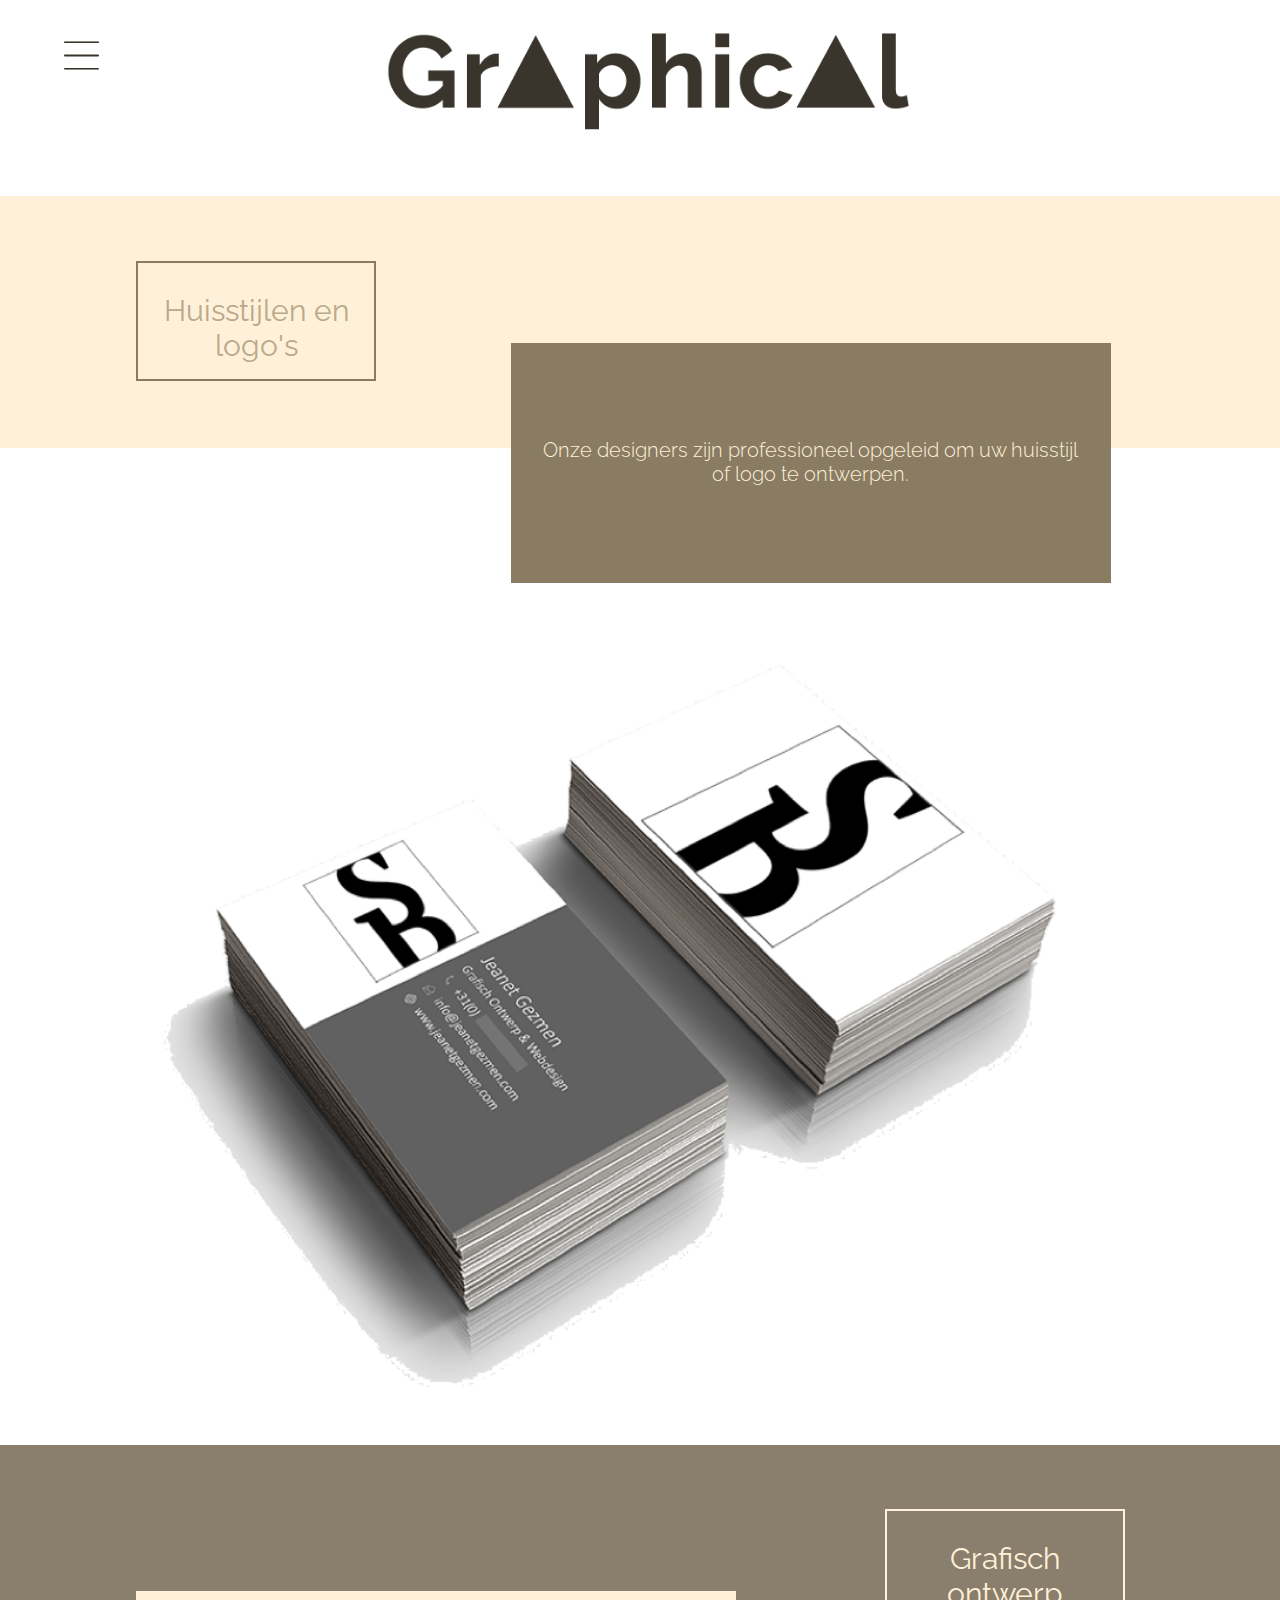
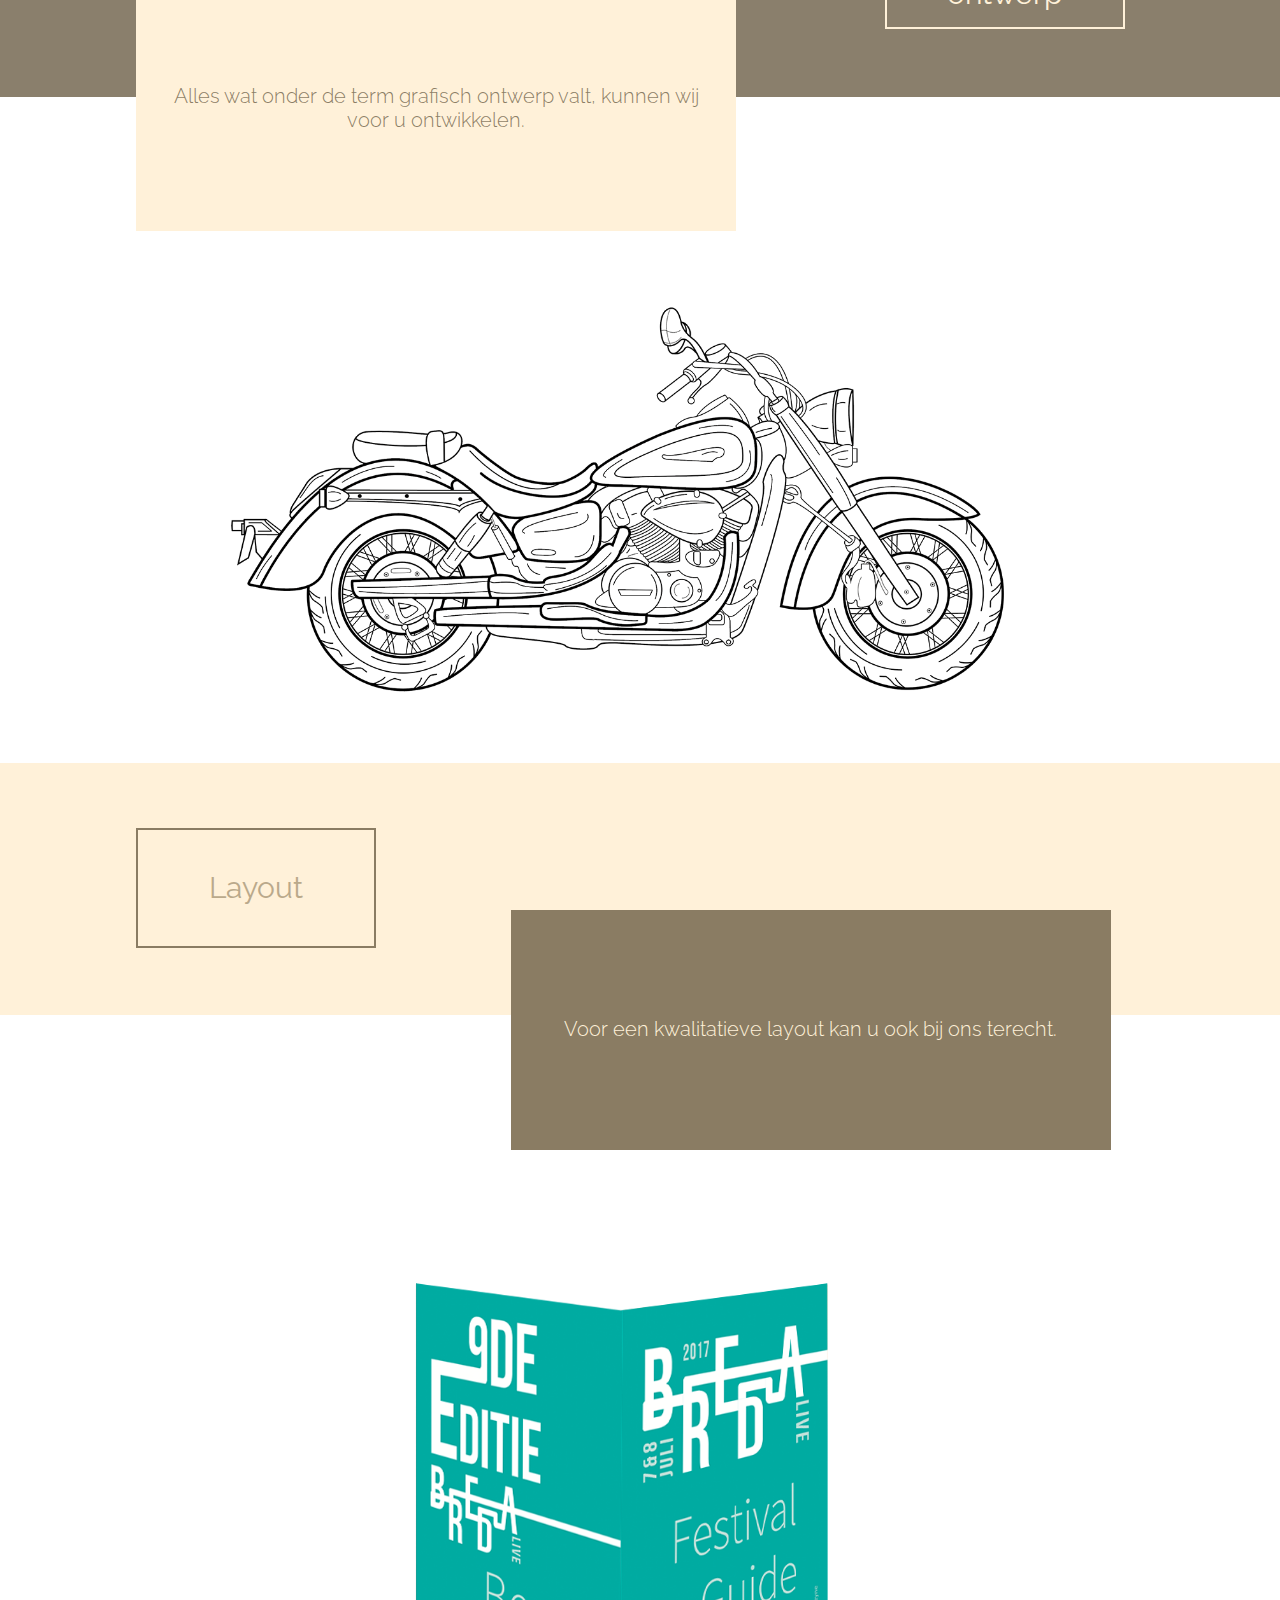
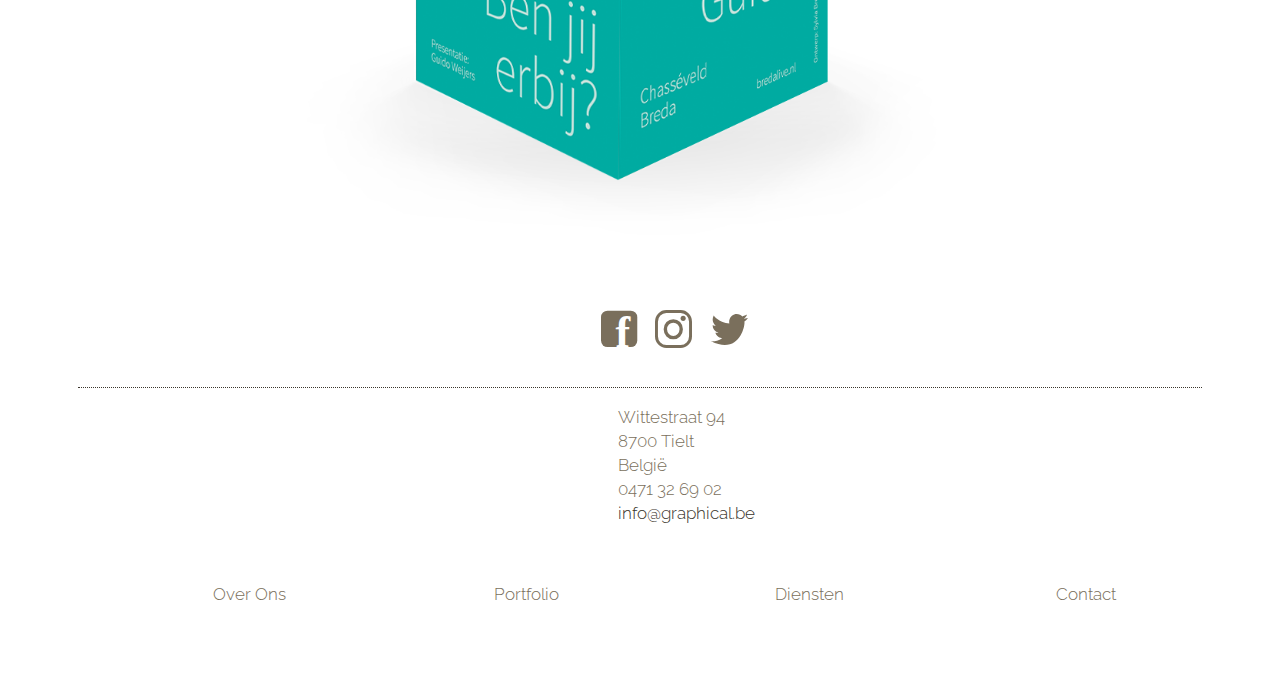
==== commit 50a94030: "testupdate" ====
--- a/index.html
+++ b/index.html
@@ -49,13 +49,15 @@
   <link rel="stylesheet" media="all" href="css/typography.css">
   <link rel="stylesheet" media="all" href="css/grid.css">
   <link rel="stylesheet" media="all" href="css/main.css">
+  <!-- fonts -->
+  <link href="https://fonts.googleapis.com/css?family=Raleway:300,300i,400,400i,500,500i,700,700i,800,800i,900,900i" rel="stylesheet">
   <!-- Modernizr: feature detection -->
   <script src="vendor/modernizr/modernizr.min.js"></script>
 </head>
 
 <body>
 
-  <span onclick="openNav()"> <img class="menubalk" src="afbeeldingen/menu.svg"></span>
+  <span onclick="openNav()"> <img class="menubalk" src="assets/icons/menu.svg"></span>
 
   <!-- begin hoofdnavigatie -->
   <div class="sf-grid__wrapper">
@@ -63,7 +65,7 @@
       <div class="sf-grid__row">
 
         <div class="sf-grid__column-11">
-          <div class="header"><img class="logo" src="afbeeldingen/logo.png"></div>
+          <div class="header"><img class="logo" src="assets/icons/logo.png"></div>
         </div>
 
 
@@ -135,7 +137,7 @@
     <div class="sf-grid__container">
       <div class="sf-grid__row">
         <div class="sf-grid__column-12">
-          <img class="mockup" src="afbeeldingen/mockup.png"></div>
+          <img class="mockup" src="assets/images/mockup.png"></div>
 
       </div>
     </div>
@@ -163,7 +165,7 @@
     <div class="sf-grid__container">
       <div class="sf-grid__row">
         <div class="sf-grid__column-12">
-          <img class="motor" src="afbeeldingen/motor.png"></div>
+          <img class="motor" src="assets/images/motor.png"></div>
       </div>
     </div>
   </div>
@@ -194,7 +196,7 @@
     <div class="sf-grid__container">
       <div class="sf-grid__row">
         <div class="sf-grid__column-12">
-          <img class="bredalive" src="afbeeldingen/bredalive.png"></div>
+          <img class="bredalive" src="assets/images/bredalive.png"></div>
       </div>
     </div>
   </div>
@@ -204,15 +206,15 @@
       <div class="sf-grid__row">
         <div class="sf-grid__column-4 sf-grid__offset-4 socialmedia">
           <article class="footer_tekst">
-            <a href="https://twitter.com/?lang=nl"><img class="twitter" src="afbeeldingen/twitter.svg"></a>
+            <a href="https://twitter.com/?lang=nl"><img class="twitter" src="assets/icons/twitter.svg"></a>
           </article>
 
           <article class="footer_tekst">
-            <a href="https://www.instagram.com/"><img class="instagram" src="afbeeldingen/instagram.svg"></a>
+            <a href="https://www.instagram.com/"><img class="instagram" src="assets/icons/instagram.svg"></a>
           </article>
 
           <article class="footer_tekst">
-            <a href="https://www.facebook.com"><img class="facebook" src="afbeeldingen/facebook.svg"></p>
+            <a href="https://www.facebook.com"><img class="facebook" src="assets/icons/facebook.svg"></p>
             </a>
           </article>
         </div>
@@ -228,7 +230,7 @@
         <footer>
           <div class="sf-grid__column-12">
             <article class="footer_tekst">
-              <p>Wittestraat 94 <br> 8700 Tielt<br>België<br> 0471 32 69 02</p>
+              <p>Wittestraat 94 <br> 8700 Tielt<br>België<br> 0471 32 69 02<br><a class="emaillink" href="mailto:info@graphical.be">info@graphical.be</a></p>
             </article>
           </div>
 
@@ -259,7 +261,7 @@
               </article>
           </div>
 
-          
+
 
 
         </footer>
--- a/css/fonts.css
+++ b/css/fonts.css
@@ -1 +1 @@
-@import url('https://fonts.googleapis.com/css?family=Open+Sans|Roboto');+@import url('https://fonts.googleapis.com/css?family=Raleway');
--- a/css/typography.css
+++ b/css/typography.css
@@ -1,3 +1,15 @@
+.kleur1,
+.kleur2,
+.kleur3,
+.kleur4 {
+  font-size: 20px;
+}
+
+.kader_huisstijlen_styleguide {
+  font-size: 30px;
+  font-weight: 400;
+}
+
 body {
   font-family: 'Raleway', sans-serif;
   font-size: 16px;
@@ -6,7 +18,12 @@
   line-height: 1.42;
 }
 
-h1, h2, h3, h4, h5, h6 {
+h1,
+h2,
+h3,
+h4,
+h5,
+h6 {
   font-size: 16px;
   font-weight: 500;
   font-style: normal;
@@ -14,90 +31,87 @@
   font-weight: 900;
 }
 
-h1{
+h1 {
   font-size: 4em;
   font-weight: 400;
 }
 
-h2{
-  font-size:2em;
-  font-weight:300;
+h2 {
+  font-size: 2em;
+  font-weight: 300;
 }
 
- h3{
-   font-size:30px;
-   font-weight: 400;
+h3 {
+  font-size: 30px;
+  font-weight: 400;
 }
 
-h4{
-   font-size:30px;
-   font-weight: 400;
+h4 {
+  font-size: 30px;
+  font-weight: 400;
 }
 
-p{
-  font-size:17px;
-  font-weight:300;
-
-
-}
-.kader_huisstijlen--default{
-  font-size:30px;
-  font-weight:400;
-
+p {
+  font-size: 17px;
+  font-weight: 300;
 }
 
-.huisstijlen{
-  font-size:20px;
-  font-weight:300;
-}
-.kader_grafischontwerp--default{
-  font-size:30px;
-  font-weight:400;
-
+.kader_huisstijlen--default {
+  font-size: 30px;
+  font-weight: 400;
 }
 
-.grafischontwerp{
-  font-size:20px;
-  font-weight:300;
-
+.huisstijlen {
+  font-size: 20px;
+  font-weight: 300;
 }
 
-.kader_webdesign--default{
-  font-size:30px;
-  font-weight:400;
+.kader_grafischontwerp--default {
+  font-size: 30px;
+  font-weight: 400;
 }
 
-.webdesign{
-  font-size:20px;
-  font-weight:300;
-
+.grafischontwerp {
+  font-size: 20px;
+  font-weight: 300;
 }
 
-.menubalk{
-  font-size:60px;
-  font-weight:500;
+.kader_webdesign--default {
+  font-size: 30px;
+  font-weight: 400;
+}
+
+.webdesign {
+  font-size: 20px;
+  font-weight: 300;
+}
+
+.menubalk {
+  font-size: 60px;
+  font-weight: 500;
 }
 
 .sidenav a {
   font-size: 25px;
 }
 
-.hoofdmenu{
+.hoofdmenu {
   font-size: 80px;
-  font-weight:400;
+  font-weight: 400;
 }
 
-.sidenav .closebtn{
+.sidenav .closebtn {
   font-size: 36px;
 }
 
-.overons, .overons1{
+.overons,
+.overons1 {
   font-weight: 300;
-  font-size:25px;
+  font-size: 25px;
 }
 
-.tekst2, .tekst3{
+.tekst2,
+.tekst3 {
   font-weight: 600;
-  font-size:40px;
-}
-
+  font-size: 40px;
+}--- a/css/main.css
+++ b/css/main.css
@@ -9,25 +9,181 @@
 }
 
 
-/*body {
-  width: 100vw;
-  height: 100vh;
-  overflow: hidden;
-  background: rgba(26,35,126 ,1) url('../assets/images/home.jpg') no-repeat center center fixed;
-  background-size: cover;
-
-  color: rgba(232,234,246 ,1);
-}
-
-.intro {
-  width: 90vw;
-
-  padding: 1rem;
-  margin-top: 1rem;
-
-  background: rgba(41,182,246 ,1);
-  color: rgba(1,87,155 ,1);
-}*/
+/*styleguide*/
+
+.kleur1 {
+  background-color: rgba(58, 53, 44, 1);
+  height: 400px;
+  width: 500px;
+  color: rgba(186, 169, 139, 1);
+  padding-left: 25%;
+  padding-top: 70%;
+  margin-top: 10%;
+  margin-bottom: 10%;
+}
+
+.kleur2 {
+  background-color: rgba(109, 95, 71, 1);
+  height: 400px;
+  width: 500px;
+  color: rgba(255, 241, 217, 1);
+  padding-left: 25%;
+  padding-top: 70%;
+  margin-top: 10%;
+  margin-bottom: 10%;
+}
+
+.kleur3 {
+  background-color: rgba(186, 169, 139, 1);
+  height: 400px;
+  width: 500px;
+  color: rgba(255, 241, 217, 1);
+  padding-left: 25%;
+  padding-top: 70%;
+  margin-top: 10%;
+  margin-bottom: 10%;
+}
+
+.kleur4 {
+  background-color: rgba(255, 241, 217, 1);
+  height: 400px;
+  width: 500px;
+  color: rgba(109, 95, 71, 1);
+  padding-left: 25%;
+  padding-top: 70%;
+  margin-top: 10%;
+  margin-bottom: 10%;
+}
+
+.socialmedia1 {
+  height: 50%;
+  width: 50%;
+  margin-left: 84%;
+  margin-top: 5%;
+}
+
+.hamburgerlogo {
+  margin-left: 97.5%;
+  margin-bottom: 5%;
+}
+
+.verzendknop {
+  margin-left: 82%;
+  margin-bottom: 5%;
+  margin-top: 5%;
+}
+
+.emaillink1 {
+  list-style-type: none;
+  text-decoration: none;
+  color: rgba(58, 53, 44, 1);
+  margin-left: 82%;
+  font-size: 25px;
+}
+
+.emaillink1:hover {
+  color: rgba(138, 124, 99, 1);
+}
+
+.logostyleguide {
+  width: 30%;
+  height: 40%;
+  background-repeat: no-repeat;
+  display: block;
+  background-size: 400px;
+  text-indent: -999px;
+  margin-left: 72%;
+  margin-top: 2%;
+  margin-bottom: 5%;
+}
+
+.styleguidefooter {
+  margin-top: 5%;
+}
+
+.huisstijlknop {
+  color: rgba(186, 169, 139, 1);
+  border: 2px solid rgba(138, 124, 99, 1);
+  height: 240px;
+  width: 240px;
+  line-height: 50px;
+  margin-left: 79%;
+}
+
+.huisstijlknop span {
+  display: inline-block;
+  vertical-align: middle;
+  text-align: center;
+  line-height: normal;
+}
+
+.kader_huisstijlen_styleguide {
+  height: 120px;
+}
+
+.kader_huisstijlen_styleguide:hover {
+  background-color: rgba(138, 124, 99, 1);
+  color: rgba(255, 241, 217, 1);
+}
+
+.styleguidefoto1 {
+  margin-bottom: 10%;
+  margin-left: 40%;
+  margin-top: 5%;
+  height: 60%;
+  width: 60%;
+}
+
+.img_styleguide1 {
+  opacity: 0.5;
+  filter: alpha(opacity=50);
+  /* For IE8 and earlier */
+}
+
+.img_styleguide1:hover {
+  opacity: 1.0;
+  filter: alpha(opacity=100);
+  /* For IE8 and earlier */
+}
+
+.sylviastyleguide {
+  height: 59%;
+  width: 59%;
+  margin-bottom: 10%;
+  margin-left: 40%;
+  margin-top: 5%;
+  opacity: 1;
+  display: block;
+  background: 50% 50% no-repeat;
+  transition: .5s ease;
+  backface-visibility: hidden;
+}
+
+.personeelstyleguide:hover .sylviastyleguide {
+  opacity: 0.5;
+}
+
+.middenstyleguide {
+  transition: .5s ease;
+  opacity: 0;
+  position: absolute;
+  top: 43%;
+  left: 69%;
+  transform: translate(-50%, -50%);
+  -ms-transform: translate(-50%, -50%)
+}
+
+.personeelstyleguide:hover .middenstyleguide {
+  opacity: 1;
+}
+
+.tekststyleguide {
+  background-color: rgba(186, 169, 139, 1);
+  color: rgba(58, 53, 44, 1);
+  padding: 15px;
+}
+
+/* einde styleguide*/
 
 h1 {
   margin-top: 5%;
@@ -180,43 +336,27 @@
 }
 
 
-/* The Overlay (background) */
+/* overlay menu */
 
 .overlay {
-  /* Height & width depends on how you want to reveal the overlay (see JS below) */
   height: 100%;
   width: 0;
   position: fixed;
-  /* Stay in place */
   z-index: 1;
-  /* Sit on top */
   left: 0;
   top: 0;
   background-color: rgba(109, 95, 71, 0.97);
-  /* Black fallback color */
   overflow-x: hidden;
-  /* Disable horizontal scroll */
   transition: 0.5s;
-  /* 0.5 second transition effect to slide in or slide down the overlay (height or width, depending on reveal) */
-}
-
-
-/* Position the content inside the overlay */
+}
 
 .overlay-content {
   position: relative;
   top: 10%;
-  /* 25% from the top */
   width: 100%;
-  /* 100% width */
-  text-align: center;
-  /* Centered text/links */
+  text-align: center;
   margin-top: 30px;
-  /* 30px top margin to avoid conflict with the close button on smaller screens */
-}
-
-
-/* The navigation links inside the overlay */
+}
 
 .overlay a {
   padding: 8px;
@@ -224,21 +364,13 @@
   font-size: 36px;
   color: rgba(186, 169, 139, 1);
   display: block;
-  /* Display block instead of inline */
   transition: 0.3s;
-  /* Transition effects on hover (color) */
-}
-
-
-/* When you mouse over the navigation links, change their color */
+}
 
 .overlay a:hover,
 .overlay a:focus {
   color: rgba(255, 241, 217, 1);
 }
-
-
-/* Position the close button (top right corner) */
 
 .overlay .closebtn {
   position: absolute;
@@ -246,9 +378,6 @@
   right: 45px;
   font-size: 60px;
 }
-
-
-/* When the height of the screen is less than 450 pixels, change the font-size of the links and position the close button again, so they don't overlap */
 
 @media screen and (max-height: 450px) {
   .overlay a {
@@ -261,6 +390,9 @@
   }
 }
 
+
+/* einde overlay menu */
+
 .menubalk {
   position: relative;
   float: left;
@@ -282,23 +414,8 @@
   transition: 0.3s;
 }
 
-.footer_tekst {
-  color: rgba(122, 111, 92, 1);
-  text-decoration: none;
-  margin-left: 48%;
-  text-align: center;
-  position: relative;
-  display: block;
-  padding-bottom: 2%;
-}
-
-footer {
-  border-top: 1px dotted rgba(58, 53, 44, 1);
-}
-
-.link {
-  text-decoration: none;
-}
+
+/*social media*/
 
 .socialmedia {
   text-align: center;
@@ -340,6 +457,9 @@
   opacity: 0.5;
 }
 
+
+/* einde social media*/
+
 .vlak {
   position: relative;
   text-align: center;
@@ -446,16 +566,6 @@
   height: 90%;
   width: 90%;
   margin-left: 0%;
-}
-
-.surf {
-  height: 80%;
-  width: 80%;
-  display: block;
-  margin-left: 14%;
-  margin-right: 10%;
-  margin-bottom: 20%;
-  margin-top: 15%;
 }
 
 
@@ -572,6 +682,9 @@
   padding: 15px;
 }
 
+
+/*Over ons einde*/
+
 .surf2 {
   margin-top: 25%;
   margin-bottom: 5%;
@@ -634,43 +747,28 @@
 .img_portfolio {
   opacity: 0.5;
   filter: alpha(opacity=50);
-  /* For IE8 and earlier */
 }
 
 .img_portfolio:hover {
   opacity: 1.0;
   filter: alpha(opacity=100);
-  /* For IE8 and earlier */
-}
-
-
-/*formulier */
-
-
-/* Style inputs with type="text", select elements and textareas */
+}
+
+
+/*contact formulier */
 
 input[type=text],
 select,
 textarea {
   width: 100%;
-  /* Full width */
   padding: 12px;
-  /* Some padding */
   border: 1px solid rgba(138, 124, 99, 1);
-  /* Gray border */
   border-radius: 4px;
-  /* Rounded borders */
   box-sizing: border-box;
-  /* Make sure that padding and width stays in place */
   margin-top: 6px;
-  /* Add a top margin */
   margin-bottom: 16px;
-  /* Bottom margin */
-  resize: vertical/* Allow the user to vertically resize the textarea (not horizontally) */
-}
-
-
-/* Style the submit button with a specific background color etc */
+  resize: vertical;
+}
 
 input[type=verzenden] {
   background-color: rgba(138, 124, 99, 1);
@@ -682,15 +780,9 @@
   text-align: center;
 }
 
-
-/* When moving the mouse over the submit button, add a darker green color */
-
 input[type=verzenden]:hover {
   background-color: rgba(58, 53, 44, 1);
 }
-
-
-/* Add a background color and some padding around the form */
 
 .container {
   border-radius: 5px;
@@ -699,11 +791,20 @@
   margin-top: 10%;
 }
 
+
+/* einde contact formulier */
+
+
+/*google maps*/
+
 iframe {
   margin-left: 17%;
   margin-top: 10%;
   margin-bottom: 5%;
 }
+
+
+/*google maps*/
 
 .twitter1 {
   height: 8%;
@@ -854,4 +955,38 @@
 
 .linkpaginas {
   margin-bottom: 45%;
-}+}
+
+.emaillink {
+  list-style-type: none;
+  text-decoration: none;
+  color: rgba(58, 53, 44, 1);
+}
+
+.emaillink:hover {
+  color: rgba(138, 124, 99, 1);
+}
+
+
+/* footer */
+
+.footer_tekst {
+  color: rgba(122, 111, 92, 1);
+  text-decoration: none;
+  margin-left: 48%;
+  text-align: center;
+  position: relative;
+  display: block;
+  padding-bottom: 2%;
+}
+
+footer {
+  border-top: 1px dotted rgba(58, 53, 44, 1);
+}
+
+.link {
+  text-decoration: none;
+}
+
+
+/* einde footer */